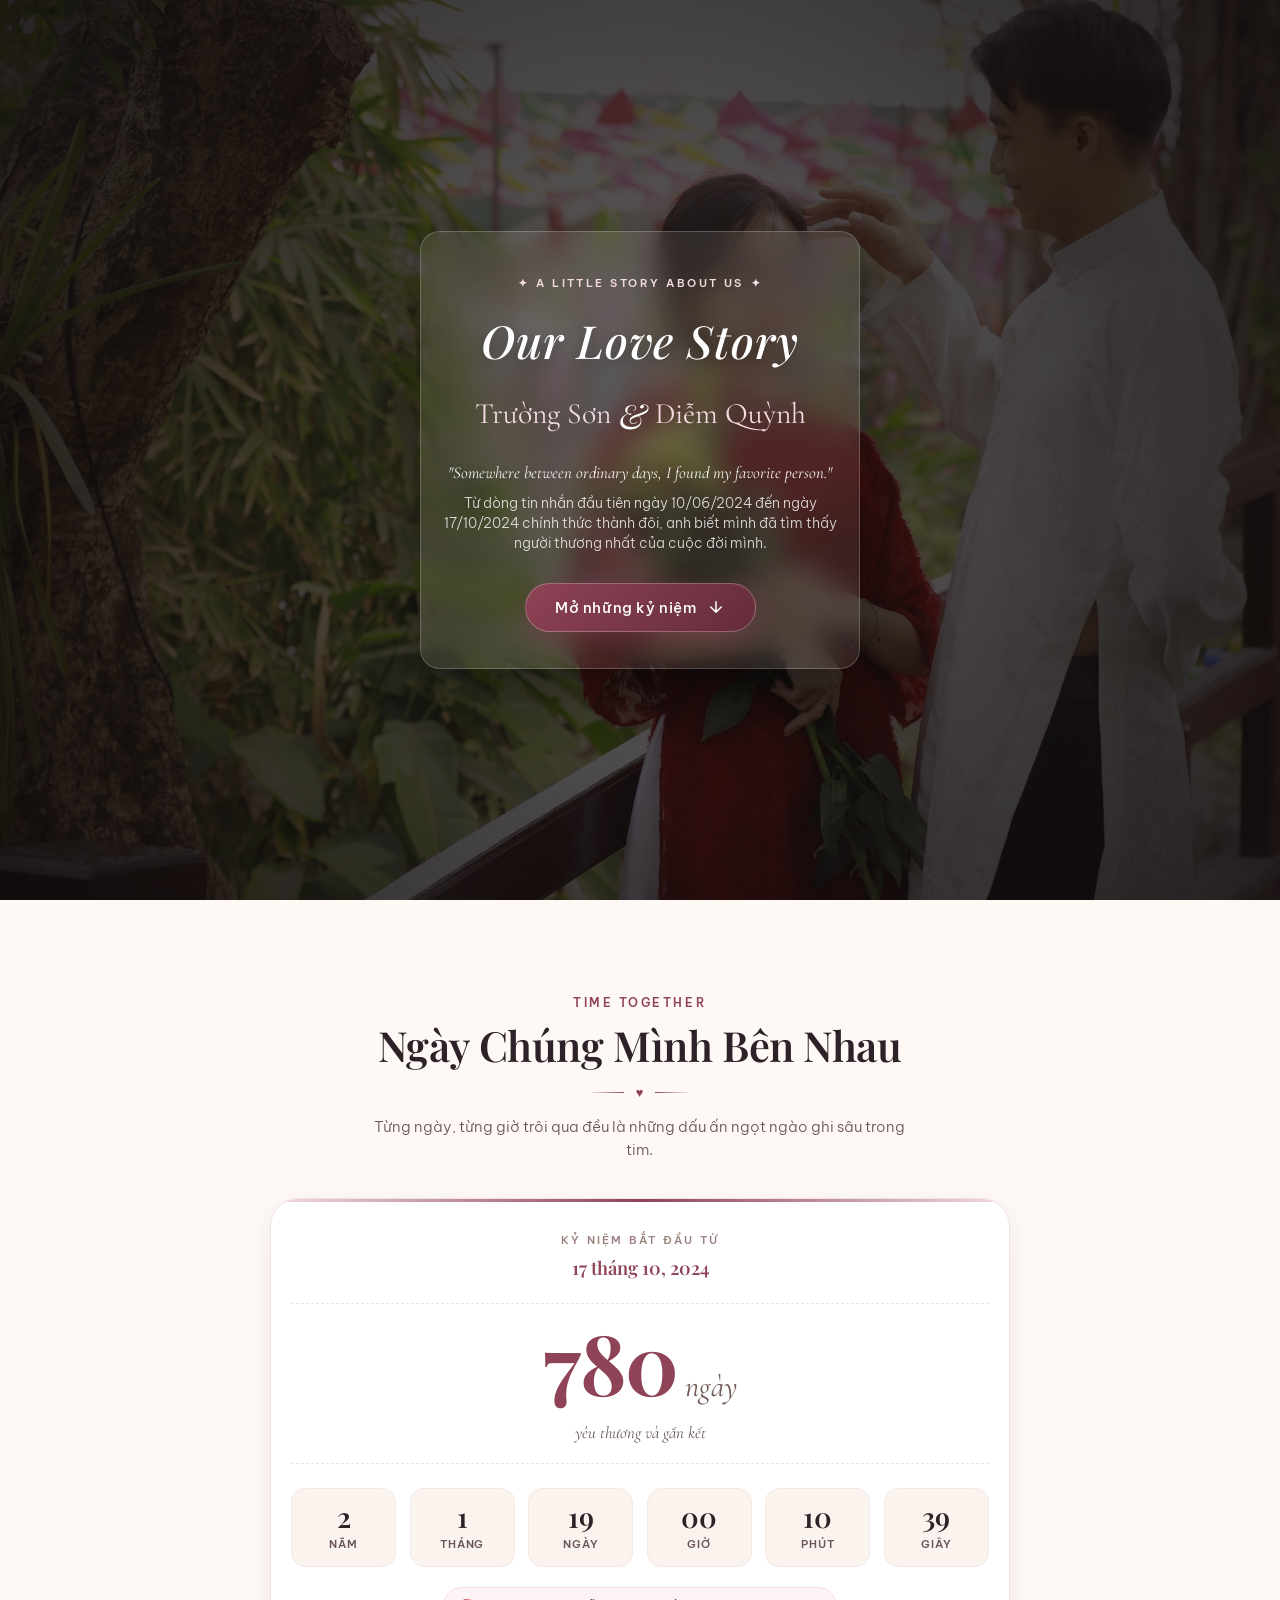
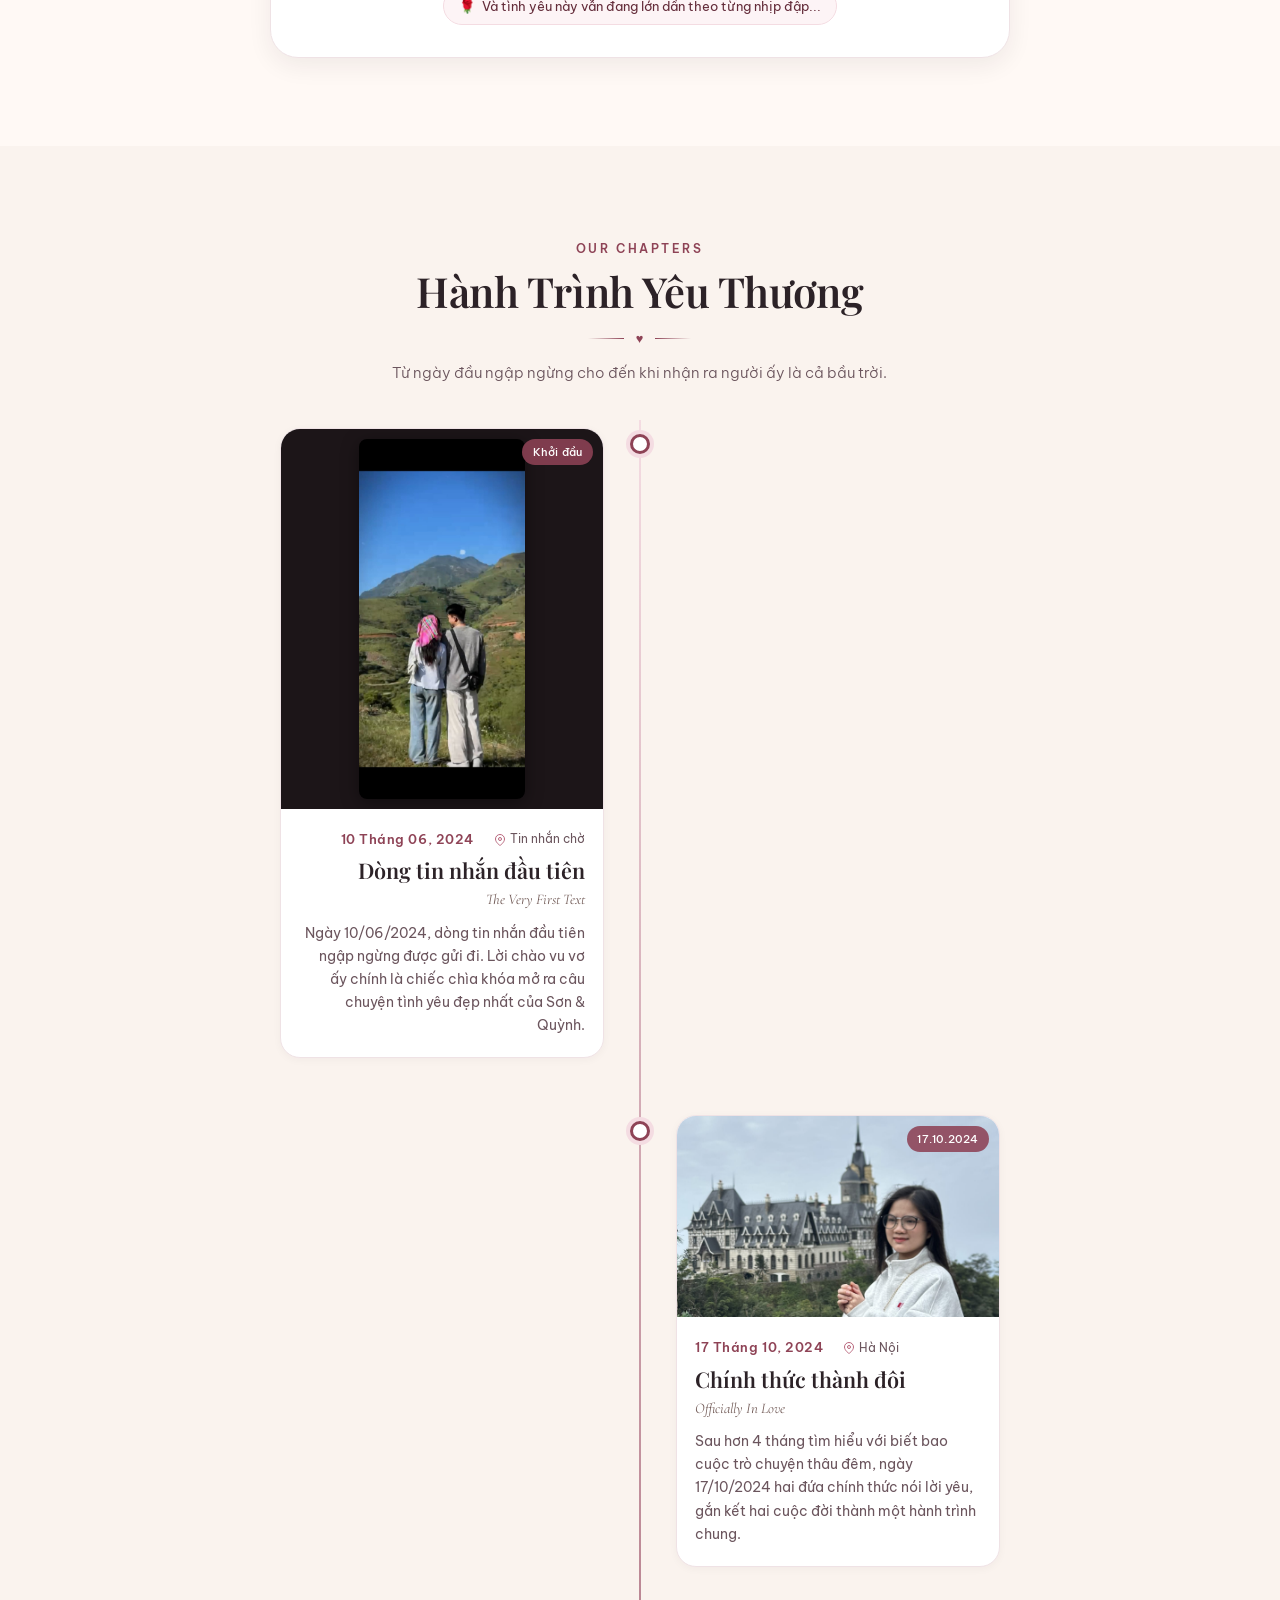
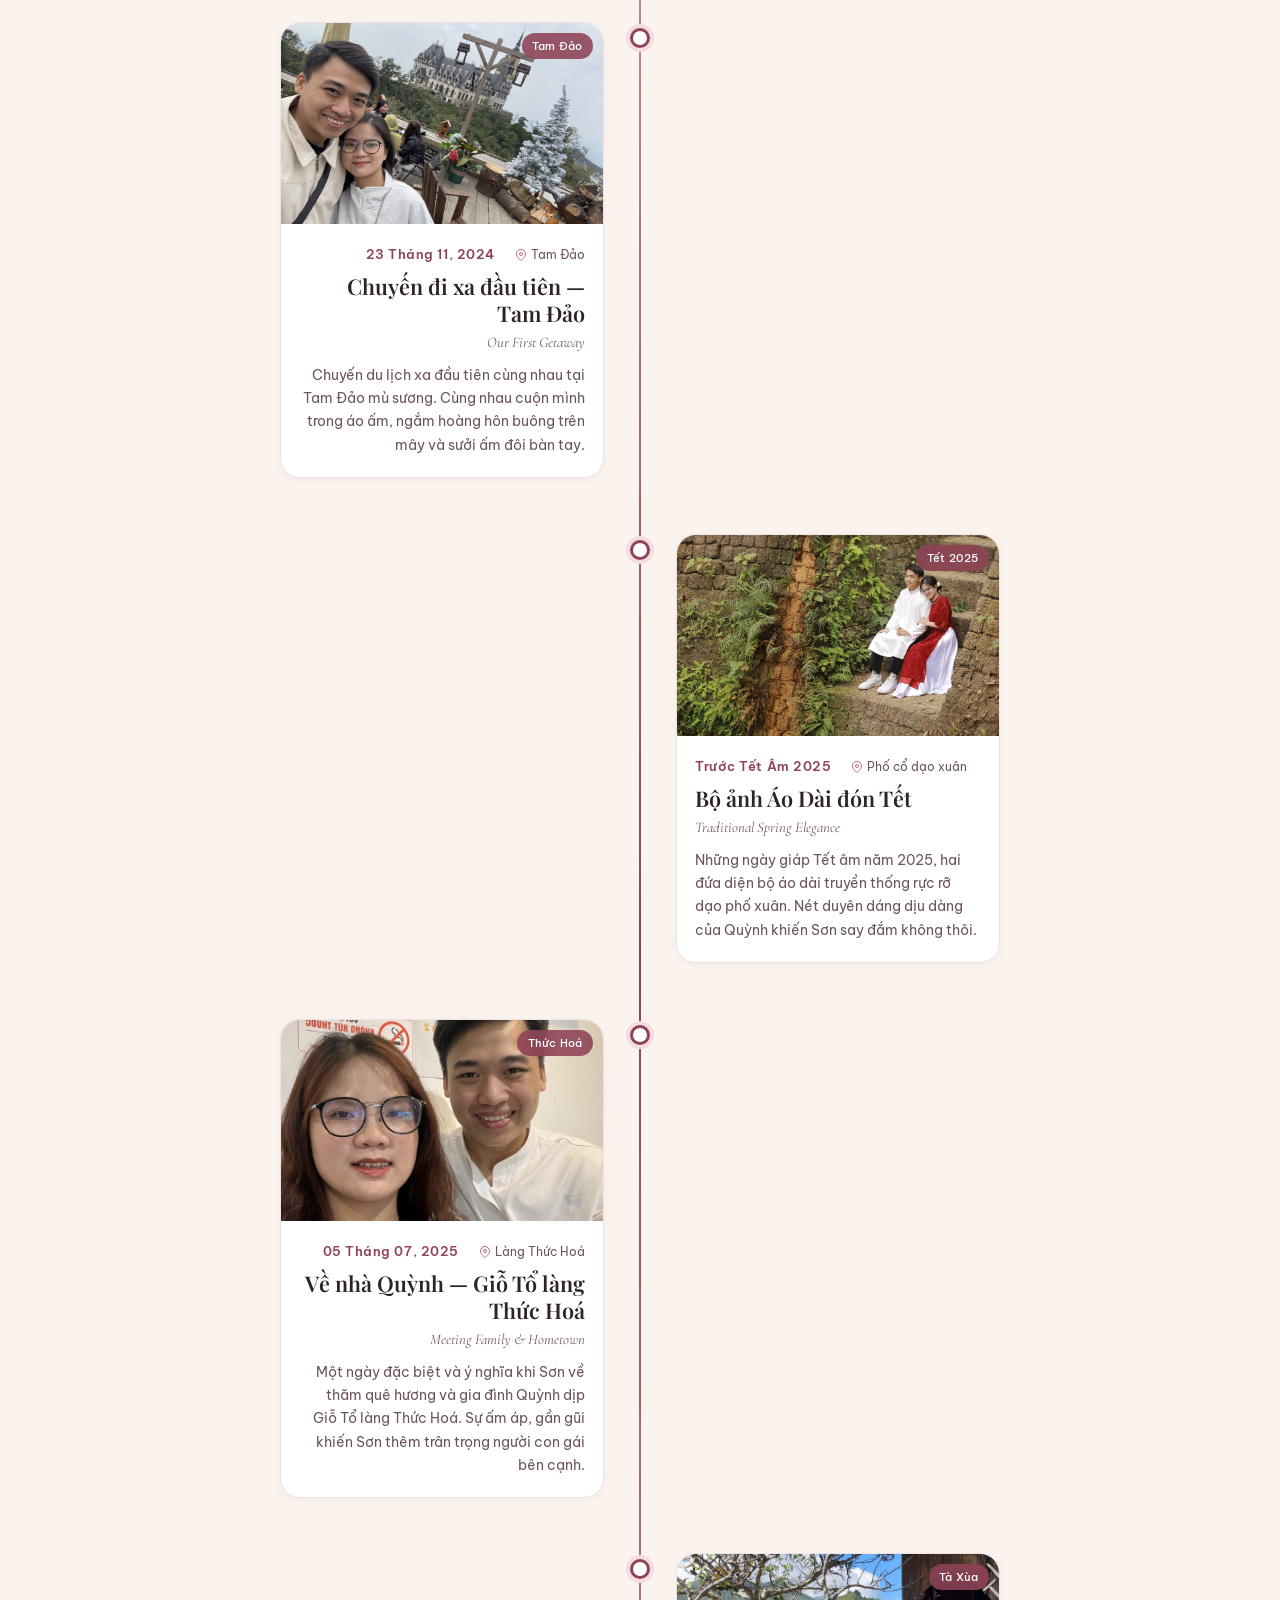
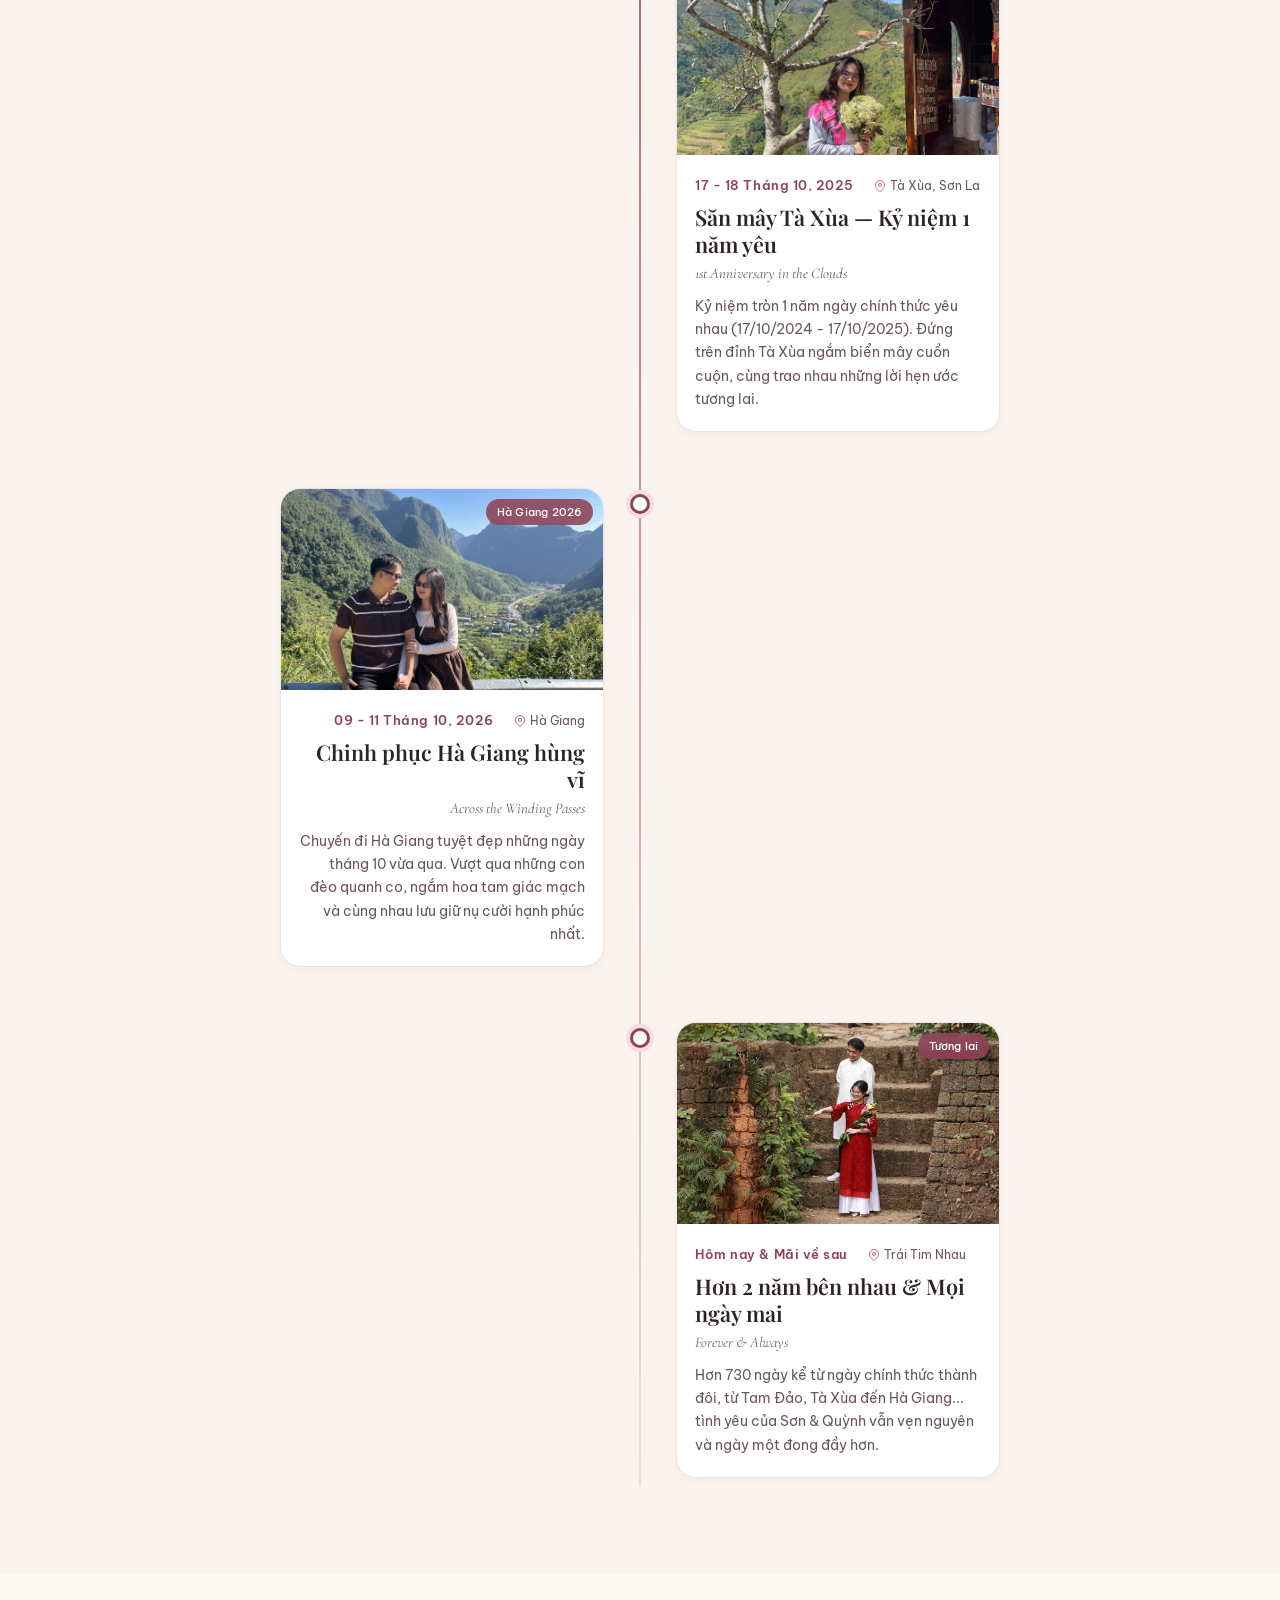
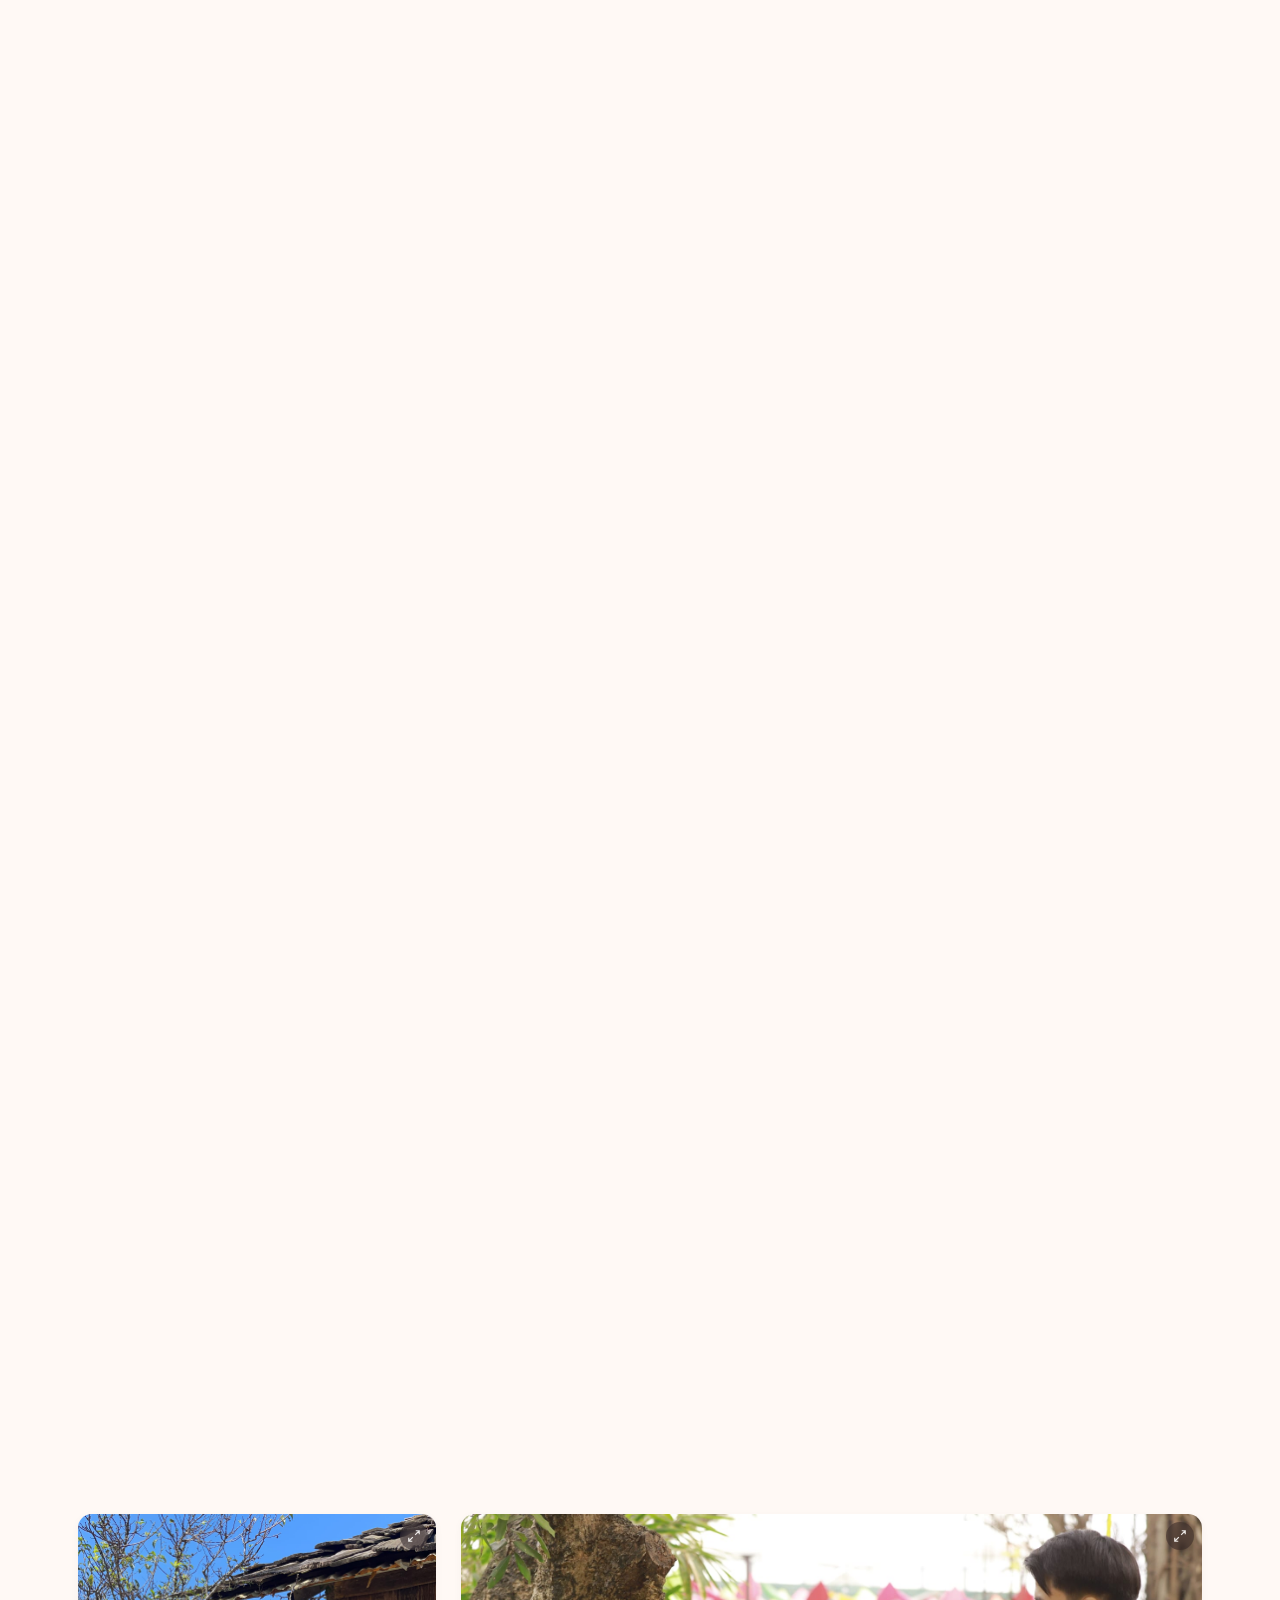
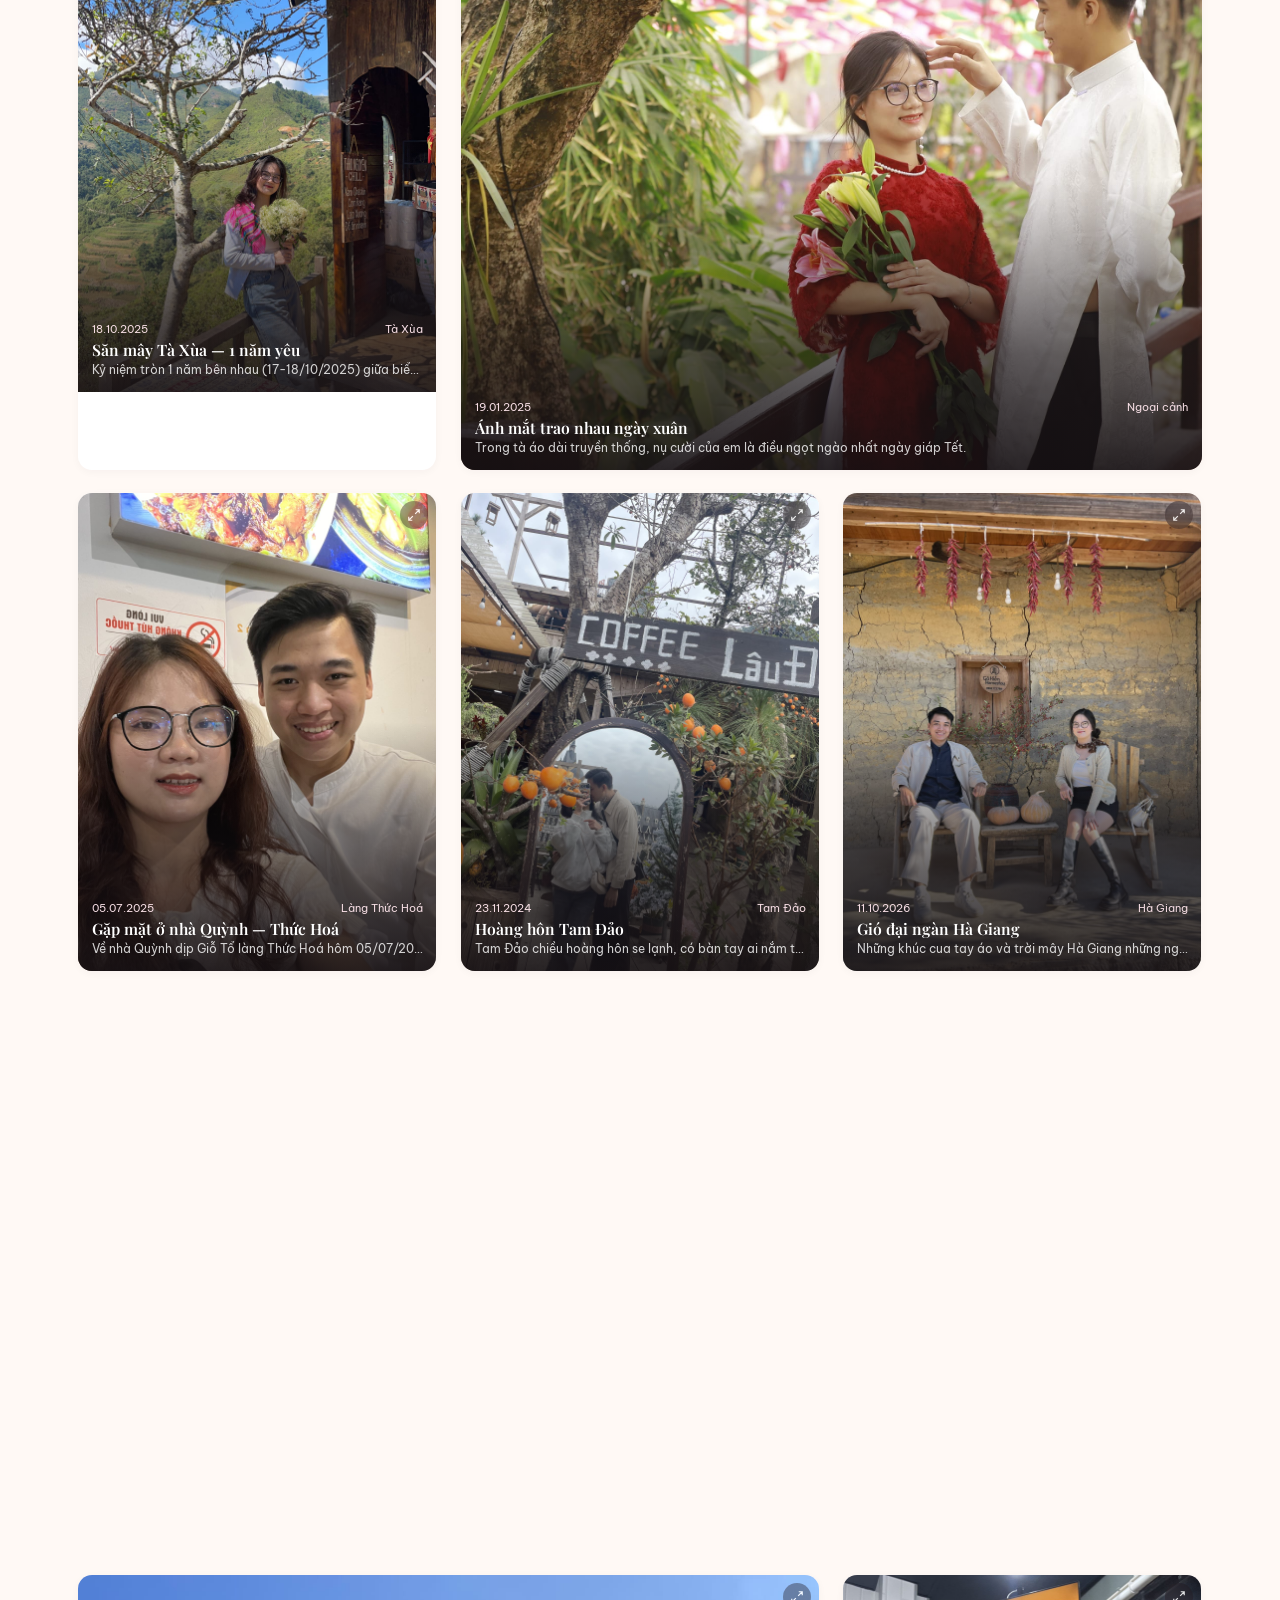
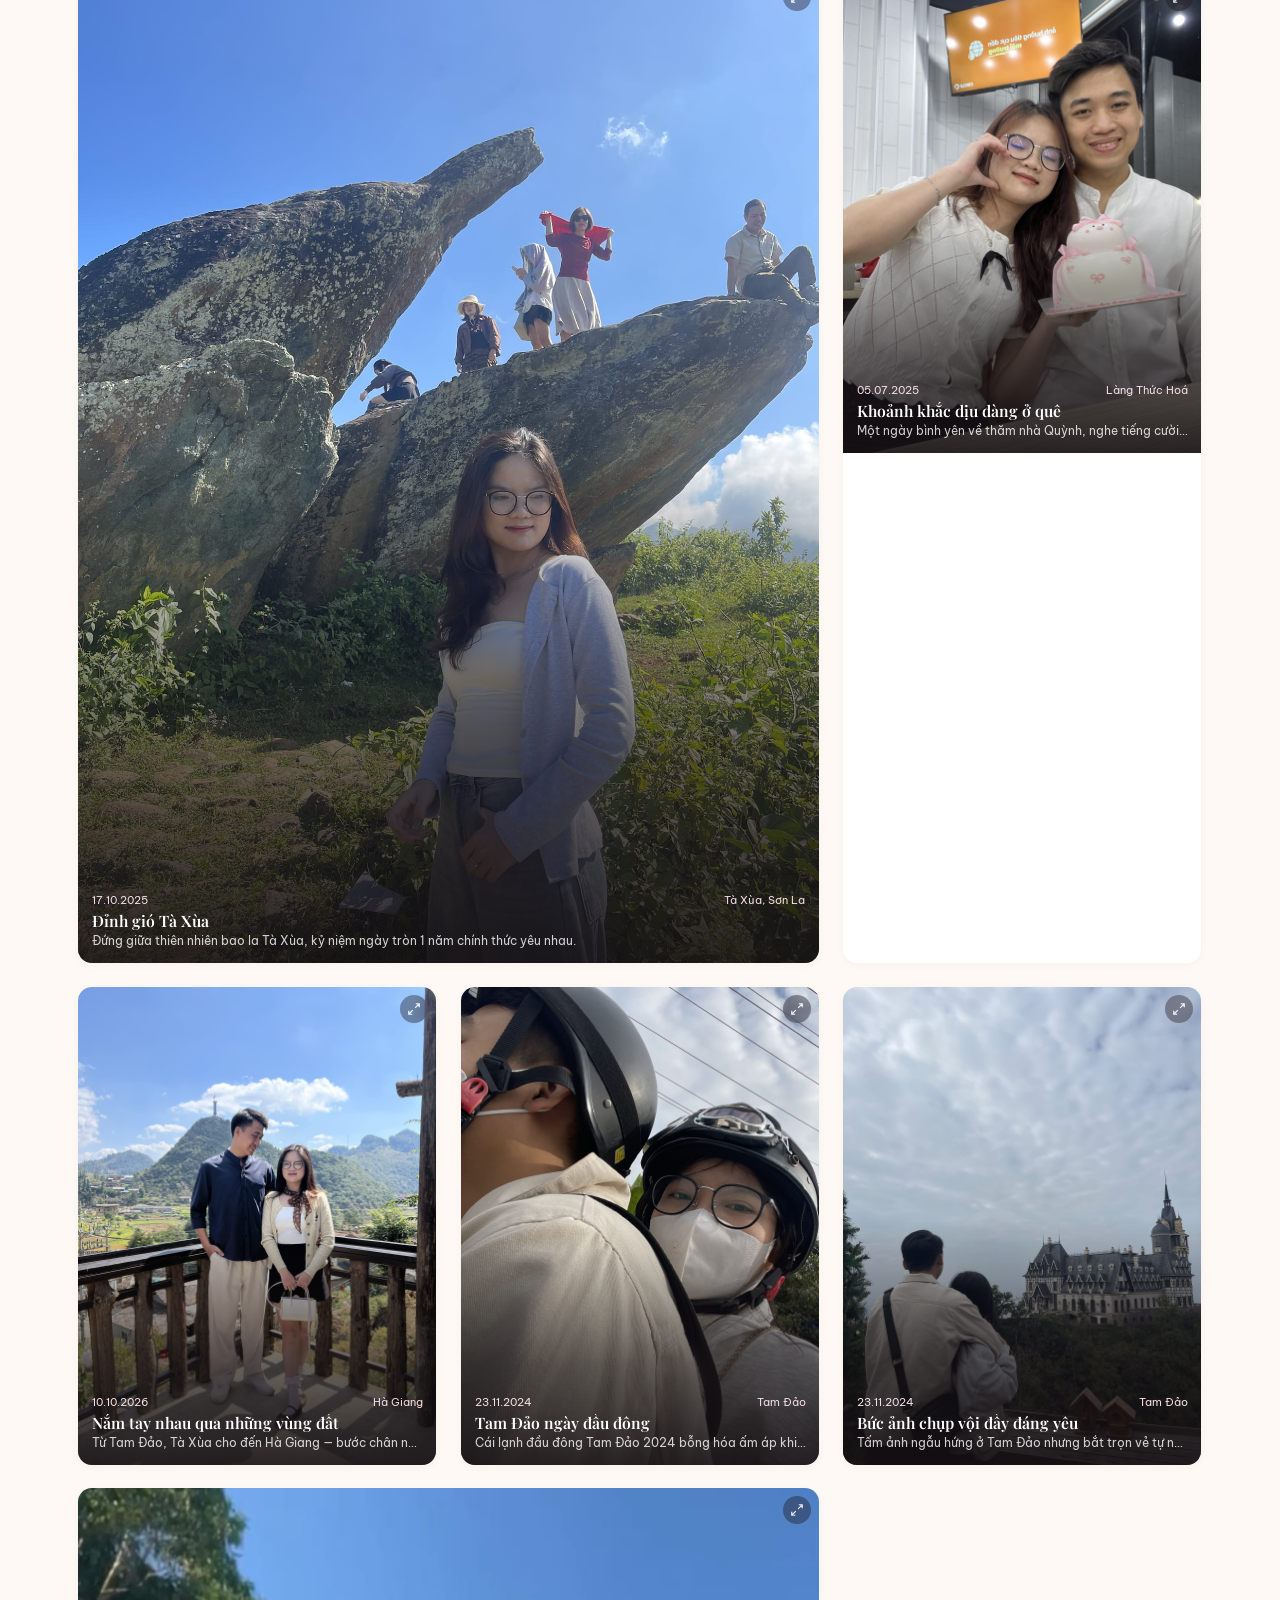
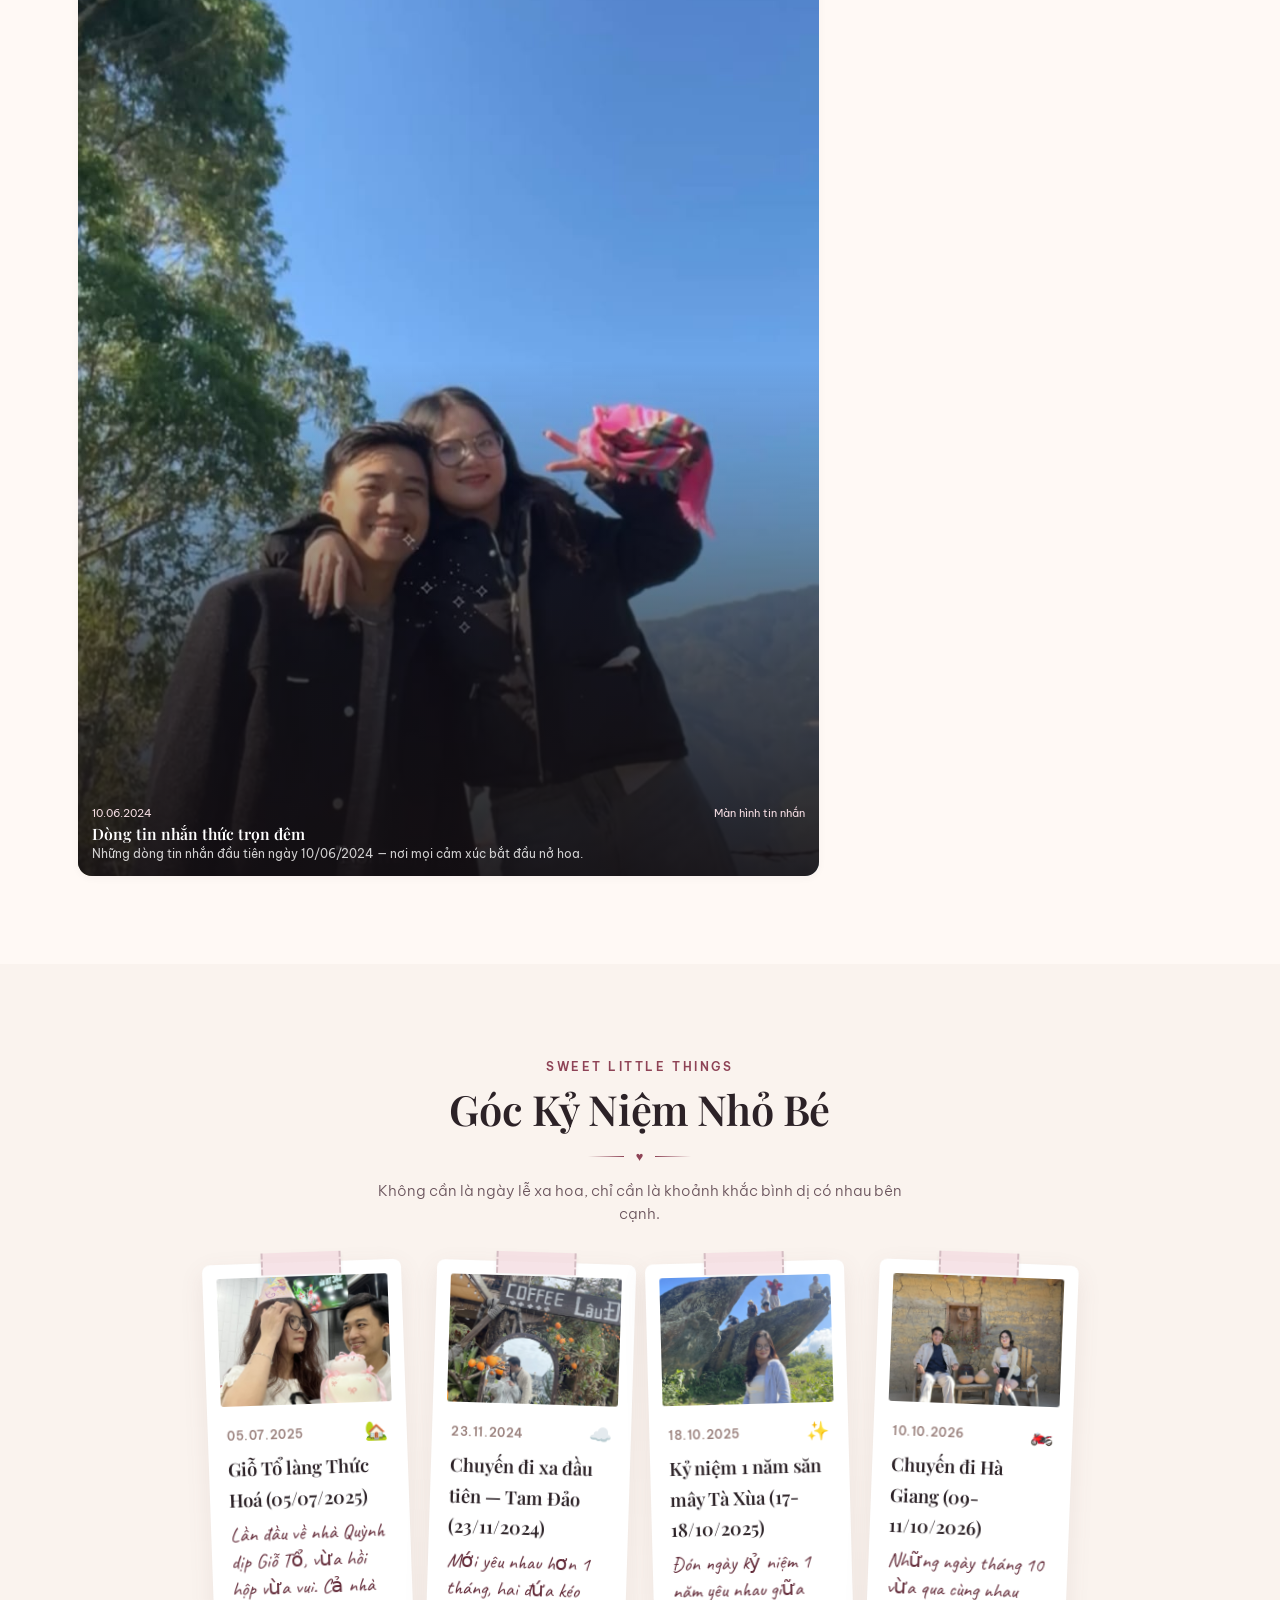
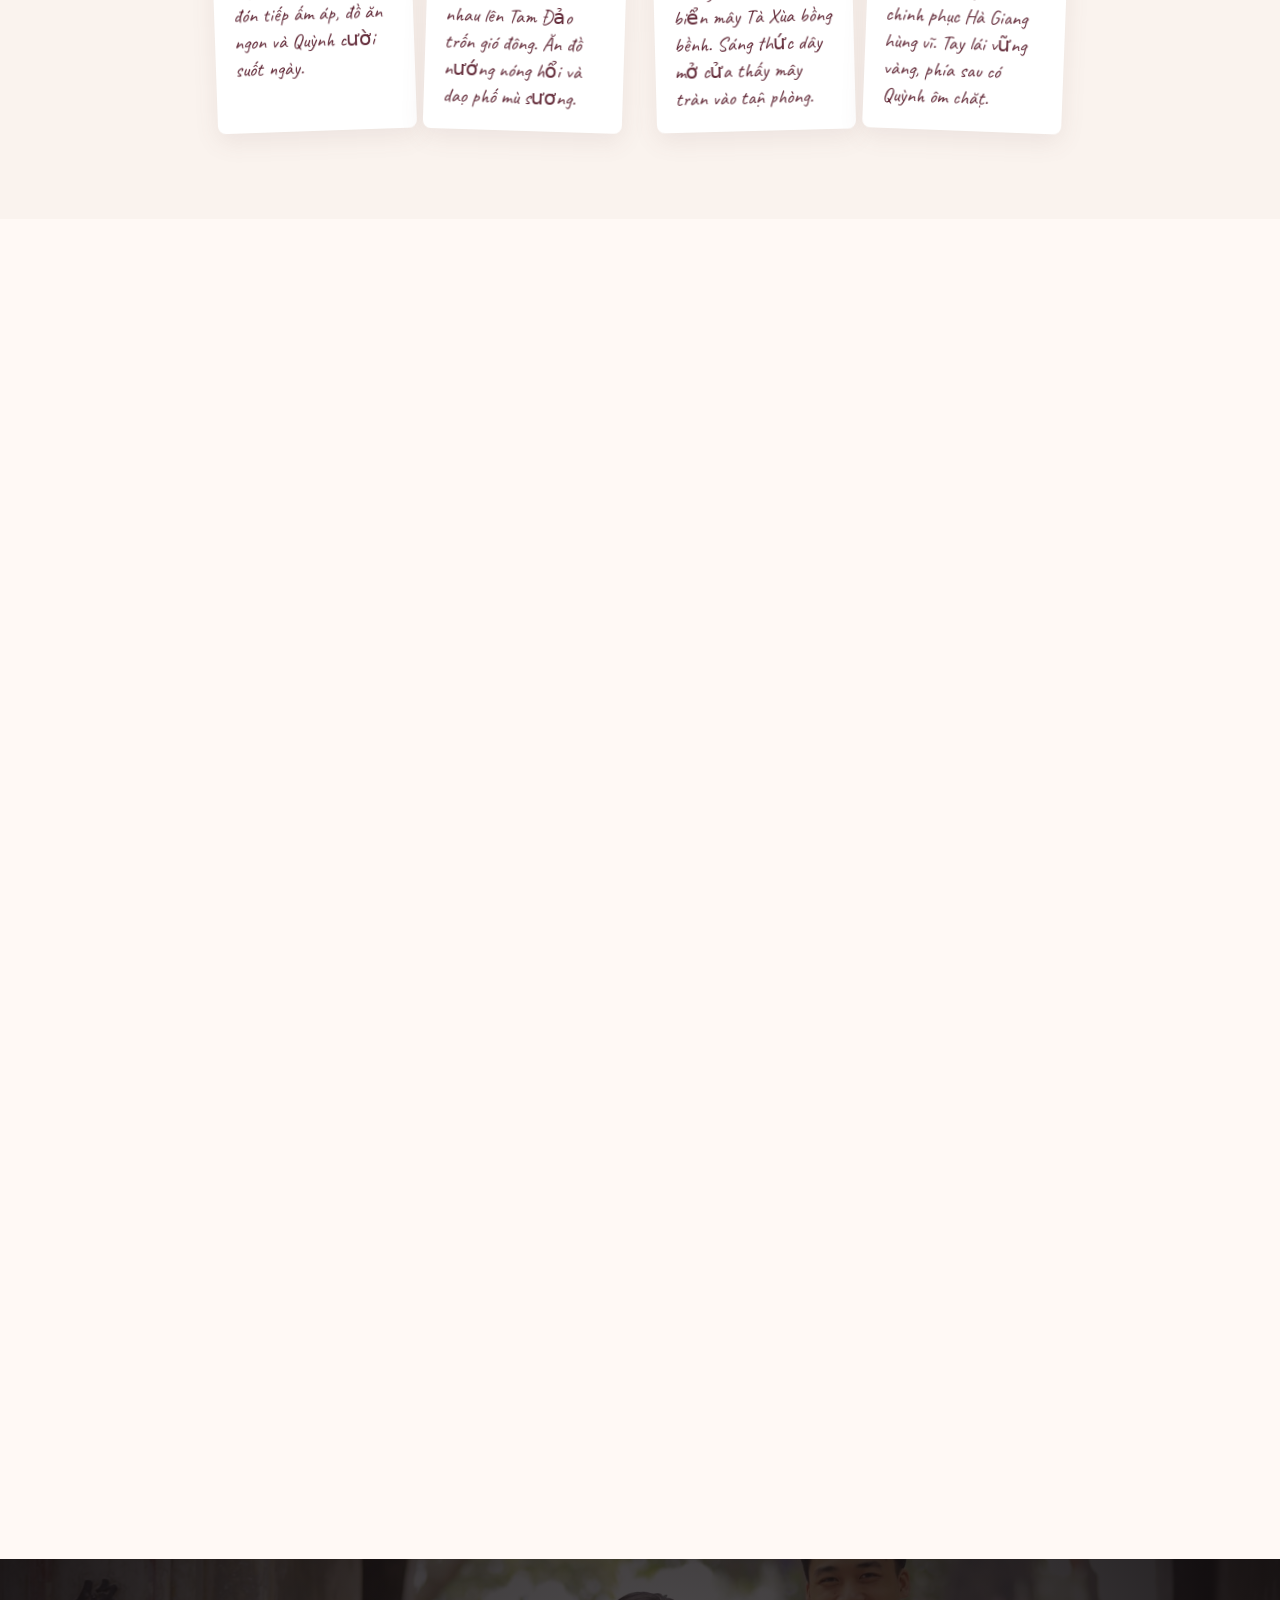
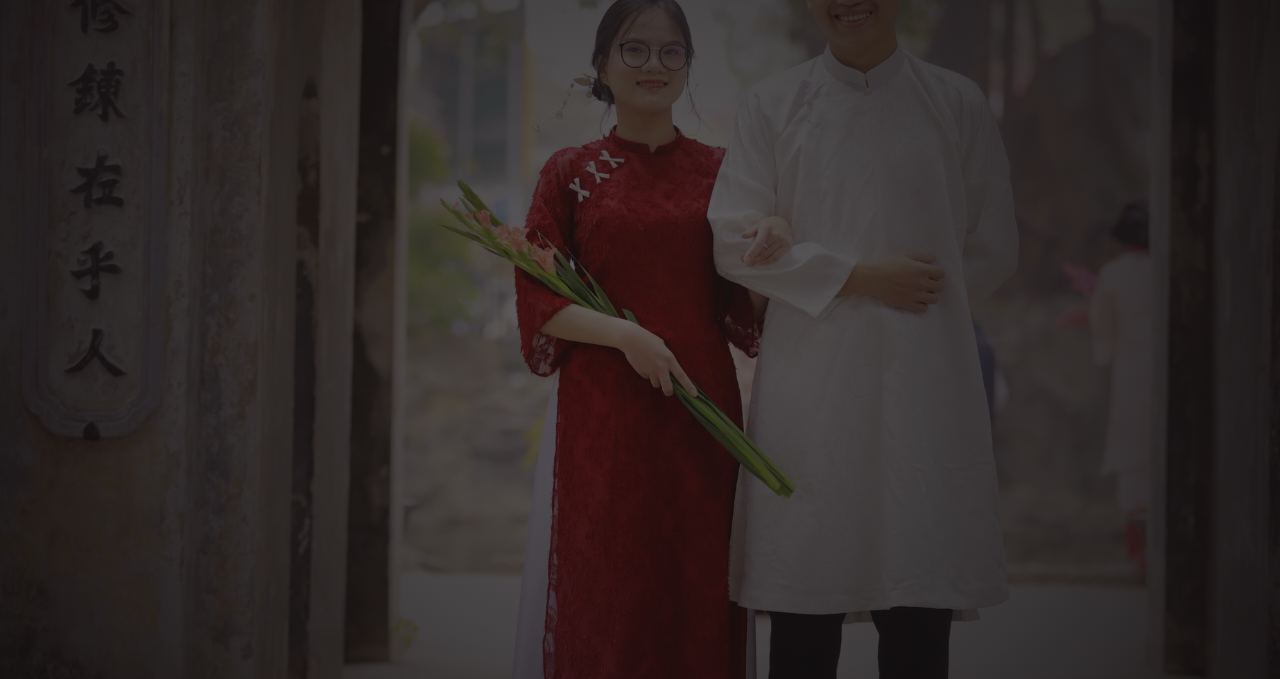
==== index.html @ 9c18d094 "up" ====
<!DOCTYPE html>
<html lang="vi">
<head>
  <meta charset="UTF-8">
  <meta name="viewport" content="width=device-width, initial-scale=1.0, viewport-fit=cover">
  <meta name="theme-color" content="#FFF9F5">
  <meta name="apple-mobile-web-app-capable" content="yes">
  <meta name="apple-mobile-web-app-status-bar-style" content="default">
  
  <title>Trường Sơn &amp; Diễm Quỳnh — Our Love Story</title>
  <meta name="description" content="Kỷ niệm tình yêu của Trường Sơn &amp; Diễm Quỳnh. Bắt đầu nhắn tin 10/06/2024 • Chính thức yêu nhau 17/10/2024.">
  
  <!-- Open Graph -->
  <meta property="og:title" content="Trường Sơn &amp; Diễm Quỳnh — Our Love Story">
  <meta property="og:description" content="Our Little Universe — Thế giới nhỏ của Sơn &amp; Quỳnh. Kỷ niệm tình yêu từ 17/10/2024.">
  <meta property="og:image" content="assets/images/user/photo_26__MG_8294.jpg">
  <meta property="og:type" content="website">

  <!-- Favicon Heart -->
  <link rel="icon" type="image/svg+xml" href="data:image/svg+xml,<svg xmlns='http://www.w3.org/2000/svg' viewBox='0 0 24 24' fill='%238E4356'><path d='M12 21.35l-1.45-1.32C5.4 15.36 2 12.28 2 8.5 2 5.42 4.42 3 7.5 3c1.74 0 3.41.81 4.5 2.09C13.09 3.81 14.76 3 16.5 3 19.58 3 22 5.42 22 8.5c0 3.78-3.4 6.86-8.55 11.54L12 21.35z'/></svg>">

  <!-- Google Fonts: Cormorant Garamond, Playfair Display, Be Vietnam Pro, Caveat -->
  <link rel="preconnect" href="https://fonts.googleapis.com">
  <link rel="preconnect" href="https://fonts.gstatic.com" crossorigin>
  <link href="https://fonts.googleapis.com/css2?family=Be+Vietnam+Pro:ital,wght@0,300;0,400;0,500;0,600;0,700;1,400&family=Caveat:wght@400;600;700&family=Cormorant+Garamond:ital,wght@0,400;0,500;0,600;0,700;1,400;1,600&family=Playfair+Display:ital,wght@0,400;0,600;0,700;1,400;1,600&display=swap" rel="stylesheet">

  <!-- Main Stylesheet -->
  <link rel="stylesheet" href="css/style.css">
</head>
<body class="is-intro-active">

  <!-- Canvas hiệu ứng trái tim / hạt bụi lung linh lơ lửng -->
  <canvas id="ambient-canvas" class="ambient-canvas" aria-hidden="true"></canvas>

  <!-- ========================================================= -->
  <!-- A. OPENING SCREEN (MÀN MỞ ĐẦU CINEMATIC) -->
  <!-- ========================================================= -->
  <section id="opening-screen" class="opening-screen" aria-label="Màn mở đầu">
    <div class="opening-bg-container">
      <img src="assets/images/user/photo_25__MG_8241.jpg" alt="Our Love Story Opening" class="opening-bg-img" id="opening-img">
      <div class="opening-overlay"></div>
    </div>

    <div class="opening-content">
      <div class="opening-badge fade-in-up" style="--delay: 0.2s;">
        <span class="badge-icon">✦</span>
        <span class="badge-text">A LITTLE STORY ABOUT US</span>
        <span class="badge-icon">✦</span>
      </div>

      <h1 class="opening-title fade-in-up" style="--delay: 0.4s;">Our Love Story</h1>

      <div class="opening-names fade-in-up" style="--delay: 0.6s;">
        <span class="partner-name partner-one">Trường Sơn</span>
        <span class="name-ampersand">&amp;</span>
        <span class="partner-name partner-two">Diễm Quỳnh</span>
      </div>

      <p class="opening-quote fade-in-up" style="--delay: 0.8s;">
        "Somewhere between ordinary days, I found my favorite person."
      </p>
      <p class="opening-quote-vi fade-in-up" style="--delay: 0.9s;">
        Từ dòng tin nhắn đầu tiên ngày 10/06/2024 đến ngày 17/10/2024 chính thức thành đôi, anh biết mình đã tìm thấy người thương nhất của cuộc đời mình.
      </p>

      <div class="opening-action fade-in-up" style="--delay: 1.1s;">
        <button id="btn-enter" class="btn-enter" type="button" aria-label="Mở những kỷ niệm của chúng mình">
          <span class="btn-text">Mở những kỷ niệm</span>
          <span class="btn-icon-wrapper">
            <svg class="btn-icon" viewBox="0 0 24 24" fill="none" stroke="currentColor" stroke-width="2" stroke-linecap="round" stroke-linejoin="round">
              <path d="M12 5v14M19 12l-7 7-7-7"/>
            </svg>
          </span>
        </button>
      </div>
    </div>
  </section>

  <!-- ========================================================= -->
  <!-- B. HEADER & DESKTOP NAVIGATION -->
  <!-- ========================================================= -->
  <header id="main-header" class="main-header" aria-label="Thanh điều hướng">
    <div class="header-inner">
      <a href="#hero" class="brand-monogram" aria-label="Về đầu trang">
        <span class="brand-letter">S</span>
        <span class="brand-heart">♥</span>
        <span class="brand-letter">Q</span>
      </a>

      <nav class="desktop-nav" aria-label="Điều hướng máy tính">
        <ul class="desktop-nav-list">
          <li><a href="#hero" class="nav-link active" data-nav="hero">Khoảnh Khắc</a></li>
          <li><a href="#counter" class="nav-link" data-nav="counter">Ngày Yêu</a></li>
          <li><a href="#story" class="nav-link" data-nav="story">Câu Chuyện</a></li>
          <li><a href="#gallery" class="nav-link" data-nav="gallery">Album Ảnh</a></li>
          <li><a href="#moments" class="nav-link" data-nav="moments">Kỷ Niệm Nhỏ</a></li>
          <li><a href="#letter" class="nav-link" data-nav="letter">Lá Thư Tình</a></li>
        </ul>
      </nav>

      <div class="header-actions">
        <button id="btn-header-music" class="btn-header-music" type="button" aria-label="Phát hoặc tắt nhạc">
          <span class="music-icon-state">
            <svg class="icon-play" viewBox="0 0 24 24" fill="currentColor">
              <polygon points="5 3 19 12 5 21 5 3"/>
            </svg>
          </span>
          <span class="header-music-label">Giai điệu</span>
        </button>
      </div>
    </div>
  </header>

  <!-- ========================================================= -->
  <!-- MAIN APP CONTAINER -->
  <!-- ========================================================= -->
  <main id="main-content" class="main-content">

    <!-- ======================================================= -->
    <!-- B. HERO SECTION -->
    <!-- ======================================================= -->
    <section id="hero" class="hero-section" aria-label="Khoảnh khắc của chúng ta">
      <div class="hero-media-wrapper">
        <div class="hero-image-parallax" id="hero-parallax">
          <img src="assets/images/user/photo_26__MG_8294.jpg" alt="Trường Sơn và Diễm Quỳnh" class="hero-image" id="hero-img">
        </div>
        <div class="hero-gradient-overlay"></div>
      </div>

      <div class="hero-content">
        <div class="hero-badge reveal-elem">
          <span class="sparkle">✦</span>
          <span class="badge-text" id="hero-tagline">OUR LITTLE UNIVERSE</span>
          <span class="sparkle">✦</span>
        </div>

        <h1 class="hero-names reveal-elem" style="--reveal-delay: 0.1s;">
          <span class="name-first" id="hero-partner-one">Trường Sơn</span>
          <span class="name-connector">&amp;</span>
          <span class="name-second" id="hero-partner-two">Diễm Quỳnh</span>
        </h1>

        <div class="hero-anniversary-pill reveal-elem" style="--reveal-delay: 0.2s;">
          <svg class="pill-icon" viewBox="0 0 24 24" fill="currentColor">
            <path d="M12 21.35l-1.45-1.32C5.4 15.36 2 12.28 2 8.5 2 5.42 4.42 3 7.5 3c1.74 0 3.41.81 4.5 2.09C13.09 3.81 14.76 3 16.5 3 19.58 3 22 5.42 22 8.5c0 3.78-3.4 6.86-8.55 11.54L12 21.35z"/>
          </svg>
          <span id="hero-anniversary-text">Since 17.10.2024</span>
        </div>

        <p class="hero-quote reveal-elem" style="--reveal-delay: 0.3s;" id="hero-quote-text">
          "Mỗi khoảnh khắc bên em đều là một trang ký ức vô giá mà anh muốn giữ gìn mãi mãi."
        </p>

        <a href="#counter" class="hero-scroll-indicator" aria-label="Cuộn xuống để xem tiếp">
          <span class="indicator-text">Khám phá hành trình</span>
          <span class="mouse-icon">
            <span class="wheel"></span>
          </span>
          <svg class="chevron-down" viewBox="0 0 24 24" fill="none" stroke="currentColor" stroke-width="2">
            <polyline points="6 9 12 15 18 9"></polyline>
          </svg>
        </a>
      </div>
    </section>

    <!-- ======================================================= -->
    <!-- H. RELATIONSHIP COUNTER (ĐẾM NGÀY YÊU NHAU) -->
    <!-- ======================================================= -->
    <section id="counter" class="counter-section section-padding" aria-label="Đếm ngày yêu nhau">
      <div class="container">
        <div class="section-header text-center reveal-elem">
          <span class="section-subtitle">TIME TOGETHER</span>
          <h2 class="section-title">Ngày Chúng Mình Bên Nhau</h2>
          <div class="header-divider">
            <span class="divider-line"></span>
            <span class="divider-heart">♥</span>
            <span class="divider-line"></span>
          </div>
          <p class="section-desc">
            Từng ngày, từng giờ trôi qua đều là những dấu ấn ngọt ngào ghi sâu trong tim.
          </p>
        </div>

        <div class="counter-card-wrapper reveal-elem">
          <div class="counter-card">
            <div class="counter-card-header">
              <span class="since-label">KỶ NIỆM BẮT ĐẦU TỪ</span>
              <span class="since-date" id="counter-since-date">17 Tháng 10, 2024</span>
            </div>

            <!-- Con số chính nổi bật -->
            <div class="counter-hero-number">
              <div class="big-number-wrapper">
                <span class="big-number" id="counter-total-days">0</span>
                <span class="big-unit">ngày</span>
              </div>
              <p class="counter-message" id="counter-live-message">yêu thương và gắn kết</p>
            </div>

            <!-- Lưới chi tiết thời gian thực -->
            <div class="counter-grid">
              <div class="counter-item">
                <span class="item-value" id="count-years">0</span>
                <span class="item-label">Năm</span>
              </div>
              <div class="counter-item">
                <span class="item-value" id="count-months">0</span>
                <span class="item-label">Tháng</span>
              </div>
              <div class="counter-item">
                <span class="item-value" id="count-days">0</span>
                <span class="item-label">Ngày</span>
              </div>
              <div class="counter-item">
                <span class="item-value" id="count-hours">0</span>
                <span class="item-label">Giờ</span>
              </div>
              <div class="counter-item">
                <span class="item-value" id="count-minutes">0</span>
                <span class="item-label">Phút</span>
              </div>
              <div class="counter-item">
                <span class="item-value" id="count-seconds">0</span>
                <span class="item-label">Giây</span>
              </div>
            </div>

            <!-- Cột mốc nhỏ bên dưới -->
            <div class="counter-milestone-footer">
              <div class="milestone-badge">
                <span class="milestone-icon">🌹</span>
                <span class="milestone-text">Và tình yêu này vẫn đang lớn dần theo từng nhịp đập...</span>
              </div>
            </div>
          </div>
        </div>
      </div>
    </section>

    <!-- ======================================================= -->
    <!-- C. OUR STORY (CÂU CHUYỆN THEO DÒNG THỜI GIAN) -->
    <!-- ======================================================= -->
    <section id="story" class="story-section section-padding" aria-label="Câu chuyện của chúng mình">
      <div class="container">
        <div class="section-header text-center reveal-elem">
          <span class="section-subtitle">OUR CHAPTERS</span>
          <h2 class="section-title">Hành Trình Yêu Thương</h2>
          <div class="header-divider">
            <span class="divider-line"></span>
            <span class="divider-heart">♥</span>
            <span class="divider-line"></span>
          </div>
          <p class="section-desc">
            Từ ngày đầu ngập ngừng cho đến khi nhận ra người ấy là cả bầu trời.
          </p>
        </div>

        <!-- Timeline container render từ JavaScript -->
        <div class="timeline-container" id="timeline-container">
          <!-- Render dynamically by app.js -->
        </div>
      </div>
    </section>

    <!-- ======================================================= -->
    <!-- D. PHOTO GALLERY (ALBUM ẢNH CỦA HAI ĐỨA) -->
    <!-- ======================================================= -->
    <section id="gallery" class="gallery-section section-padding" aria-label="Album ảnh kỷ niệm">
      <div class="container">
        <div class="section-header text-center reveal-elem">
          <span class="section-subtitle">PHOTOGRAPHY JOURNAL</span>
          <h2 class="section-title">Thước Phim Kỷ Niệm</h2>
          <div class="header-divider">
            <span class="divider-line"></span>
            <span class="divider-heart">♥</span>
            <span class="divider-line"></span>
          </div>
          <p class="section-desc">
            Nơi lưu giữ những nụ cười, những ánh nhìn và từng khoảnh khắc đáng nhớ nhất của chúng mình.
          </p>
        </div>

        <!-- Bộ lọc Album (Categories) -->
        <div class="gallery-filters-wrapper reveal-elem">
          <div class="gallery-filters" id="gallery-filters" role="tablist" aria-label="Bộ lọc album ảnh">
            <!-- Render dynamically by app.js -->
          </div>
        </div>

        <!-- Lưới ảnh Magazine Editorial -->
        <div class="gallery-grid" id="gallery-grid" aria-live="polite">
          <!-- Render dynamically by app.js -->
        </div>
      </div>
    </section>

    <!-- ======================================================= -->
    <!-- F. OUR LITTLE MOMENTS (NHỮNG ĐIỀU NHỎ BÉ - SCRAPBOOK) -->
    <!-- ======================================================= -->
    <section id="moments" class="moments-section section-padding" aria-label="Những điều nhỏ bé">
      <div class="container">
        <div class="section-header text-center reveal-elem">
          <span class="section-subtitle">SWEET LITTLE THINGS</span>
          <h2 class="section-title">Góc Kỷ Niệm Nhỏ Bé</h2>
          <div class="header-divider">
            <span class="divider-line"></span>
            <span class="divider-heart">♥</span>
            <span class="divider-line"></span>
          </div>
          <p class="section-desc">
            Không cần là ngày lễ xa hoa, chỉ cần là khoảnh khắc bình dị có nhau bên cạnh.
          </p>
        </div>

        <!-- Scrapbook Grid -->
        <div class="scrapbook-grid" id="moments-grid">
          <!-- Render dynamically by app.js -->
        </div>
      </div>
    </section>

    <!-- ======================================================= -->
    <!-- G. LOVE LETTER (LÁ THƯ GỬI EM/ANH) -->
    <!-- ======================================================= -->
    <section id="letter" class="letter-section section-padding" aria-label="Lá thư tình">
      <div class="container">
        <div class="section-header text-center reveal-elem">
          <span class="section-subtitle">FROM MY HEART</span>
          <h2 class="section-title">Lá Thư Gửi Người Thương</h2>
          <div class="header-divider">
            <span class="divider-line"></span>
            <span class="divider-heart">♥</span>
            <span class="divider-line"></span>
          </div>
        </div>

        <div class="letter-wrapper reveal-elem">
          <div class="letter-envelope" id="letter-envelope">
            <!-- Tem bưu thiếp và con dấu sáp cổ điển -->
            <div class="letter-header-accents">
              <div class="postage-stamp">
                <span class="stamp-inner">♥ LOVE</span>
              </div>
              <div class="wax-seal" id="btn-toggle-letter" role="button" tabindex="0" aria-label="Mở hoặc thu gọn lá thư">
                <span class="seal-icon">✦</span>
                <span class="seal-text">MỞ THƯ</span>
              </div>
            </div>

            <!-- Thân bức thư phong cách giấy da kem -->
            <div class="letter-parchment" id="letter-parchment">
              <div class="parchment-border">
                <div class="letter-top-meta">
                  <span class="letter-date" id="letter-date">Một chiều thu bình yên</span>
                  <span class="letter-location">Gửi em nơi dịu dàng nhất</span>
                </div>

                <h3 class="letter-salutation" id="letter-salutation">
                  Gửi Khánh Linh thương yêu của anh,
                </h3>

                <div class="letter-body" id="letter-content">
                  <!-- Render dynamically from config.js -->
                </div>

                <div class="letter-sign-off">
                  <p class="sign-off-phrase" id="letter-closing">Mãi yêu em,</p>
                  <p class="handwritten-signature" id="letter-signature">Minh Quân</p>
                </div>
              </div>
            </div>
          </div>
        </div>
      </div>
    </section>

    <!-- ======================================================= -->
    <!-- J. FINAL SECTION (TO ALL OUR TOMORROWS) -->
    <!-- ======================================================= -->
    <section id="final" class="final-section" aria-label="Lời kết yêu thương">
      <div class="final-media-wrapper">
        <img src="assets/images/user/photo_24__MG_7753.jpg" alt="To all our tomorrows" class="final-image" id="final-img">
        <div class="final-gradient-overlay"></div>
      </div>

      <div class="final-content reveal-elem">
        <span class="final-badge">FOREVER &amp; ALWAYS</span>
        <blockquote class="final-quote" id="final-quote-en">
          "And I would choose you, in every lifetime."
        </blockquote>
        <p class="final-quote-vi" id="final-quote-vi">
          Dẫu có bao nhiêu kiếp sống, anh vẫn sẽ chọn em, trọn vẹn và duy nhất.
        </p>

        <div class="final-names-row">
          <span class="f-partner" id="final-partner-one">Trường Sơn</span>
          <span class="f-heart">♥</span>
          <span class="f-partner" id="final-partner-two">Diễm Quỳnh</span>
        </div>

        <div class="final-anniversary" id="final-date-display">
          Since 17.10.2024
        </div>

        <div class="final-actions">
          <button id="btn-back-top" class="btn-back-top" type="button" aria-label="Quay lại đầu trang">
            <svg class="icon-up" viewBox="0 0 24 24" fill="none" stroke="currentColor" stroke-width="2">
              <path d="M18 15l-6-6-6 6"/>
            </svg>
            <span>Trở về đầu trang</span>
          </button>

          <button id="btn-send-heart" class="btn-send-heart" type="button" aria-label="Thả tim yêu thương">
            <span class="heart-pulse">♥</span>
            <span>Thả tim yêu thương</span>
          </button>
        </div>
      </div>
    </section>

  </main>

  <!-- ========================================================= -->
  <!-- I. MUSIC PLAYER FLOATING WIDGET -->
  <!-- ========================================================= -->
  <aside id="music-player" class="music-player is-collapsed" aria-label="Trình phát nhạc kỷ niệm">
    <audio id="audio-element" preload="none" src="assets/music/our-song.mp3"></audio>

    <div class="music-card">
      <!-- Đĩa nhạc xoay tròn nghệ thuật -->
      <button id="btn-disc-toggle" class="vinyl-disc-btn" type="button" aria-label="Bật hoặc dừng phát nhạc">
        <div class="vinyl-disc" id="vinyl-disc">
          <div class="vinyl-groove"></div>
          <div class="vinyl-label">
            <span class="label-heart">♥</span>
          </div>
        </div>
        <div class="play-state-overlay">
          <svg class="icon-play-toggle" id="music-play-icon" viewBox="0 0 24 24" fill="currentColor">
            <polygon points="5 3 19 12 5 21 5 3"/>
          </svg>
        </div>
      </button>

      <!-- Thông tin bài hát -->
      <div class="music-details">
        <div class="music-title-marquee">
          <span class="music-title" id="music-title">Romantic Piano Melody</span>
        </div>
        <span class="music-artist" id="music-artist">Acoustic Love Song</span>

        <!-- Sóng nhạc nhảy nhót khi phát -->
        <div class="sound-wave-bars" id="sound-waves" aria-hidden="true">
          <span class="bar bar-1"></span>
          <span class="bar bar-2"></span>
          <span class="bar bar-3"></span>
          <span class="bar bar-4"></span>
        </div>
      </div>

      <!-- Nút thu nhỏ / mở rộng -->
      <button id="btn-collapse-music" class="btn-collapse-music" type="button" aria-label="Thu nhỏ hoặc mở rộng trình phát nhạc">
        <svg class="icon-chevron" viewBox="0 0 24 24" fill="none" stroke="currentColor" stroke-width="2">
          <polyline points="6 9 12 15 18 9"></polyline>
        </svg>
      </button>
    </div>

    <!-- Thông báo lỗi khi không tìm thấy file nhạc -->
    <div id="music-error-tip" class="music-error-tip" role="status" aria-live="polite">
      <span>Chưa tìm thấy file bài hát hoặc trình duyệt chặn phát.</span>
    </div>
  </aside>

  <!-- ========================================================= -->
  <!-- E. FULLSCREEN PHOTO VIEWER (LIGHTBOX MODAL) -->
  <!-- ========================================================= -->
  <div id="lightbox-modal" class="lightbox-modal" role="dialog" aria-modal="true" aria-label="Xem ảnh toàn màn hình" hidden>
    <div class="lightbox-backdrop" id="lightbox-backdrop"></div>

    <div class="lightbox-container">
      <!-- Thanh công cụ Lightbox trên cùng -->
      <div class="lightbox-toolbar">
        <div class="lightbox-counter" id="lightbox-counter">
          <span id="lb-current">1</span> / <span id="lb-total">12</span>
        </div>
        
        <button id="btn-close-lightbox" class="lightbox-btn btn-close" type="button" aria-label="Đóng chế độ xem ảnh (Phím Escape)">
          <svg viewBox="0 0 24 24" fill="none" stroke="currentColor" stroke-width="2" stroke-linecap="round">
            <line x1="18" y1="6" x2="6" y2="18"></line>
            <line x1="6" y1="6" x2="18" y2="18"></line>
          </svg>
        </button>
      </div>

      <!-- Vùng ảnh chính có gesture vuốt chạm -->
      <div class="lightbox-image-stage" id="lightbox-stage">
        <button id="btn-prev-photo" class="lightbox-nav-btn btn-prev" type="button" aria-label="Ảnh trước (Mũi tên trái)">
          <svg viewBox="0 0 24 24" fill="none" stroke="currentColor" stroke-width="2">
            <polyline points="15 18 9 12 15 6"></polyline>
          </svg>
        </button>

        <div class="lightbox-figure-wrapper">
          <img src="" alt="" class="lightbox-img" id="lightbox-img">
        </div>

        <button id="btn-next-photo" class="lightbox-nav-btn btn-next" type="button" aria-label="Ảnh tiếp theo (Mũi tên phải)">
          <svg viewBox="0 0 24 24" fill="none" stroke="currentColor" stroke-width="2">
            <polyline points="9 18 15 12 9 6"></polyline>
          </svg>
        </button>
      </div>

      <!-- Thanh thông tin caption dưới ảnh -->
      <div class="lightbox-caption-bar">
        <div class="lb-meta-row">
          <span class="lb-date" id="lb-date">14.02.2024</span>
          <span class="lb-location" id="lb-location">
            <svg class="loc-icon" viewBox="0 0 24 24" fill="none" stroke="currentColor" stroke-width="2">
              <path d="M21 10c0 7-9 13-9 13s-9-6-9-13a9 9 0 0 1 18 0z"></path>
              <circle cx="12" cy="10" r="3"></circle>
            </svg>
            <span id="lb-loc-text">Hà Nội</span>
          </span>
        </div>
        <h3 class="lb-title" id="lb-title">Tựa đề ảnh</h3>
        <p class="lb-caption" id="lb-caption">Mô tả cảm xúc kỷ niệm...</p>
      </div>
    </div>
  </div>

  <!-- ========================================================= -->
  <!-- K. MOBILE NAVIGATION (THANH ĐIỀU HƯỚNG DƯỚI ĐÁY) -->
  <!-- ========================================================= -->
  <nav id="mobile-nav" class="mobile-nav" aria-label="Điều hướng trên điện thoại">
    <div class="mobile-nav-inner">
      <a href="#hero" class="mobile-nav-item active" data-nav="hero" aria-label="Trang chủ">
        <span class="nav-icon-box">
          <svg viewBox="0 0 24 24" fill="none" stroke="currentColor" stroke-width="2">
            <path d="M3 9l9-7 9 7v11a2 2 0 0 1-2 2H5a2 2 0 0 1-2-2z"/>
            <polyline points="9 22 9 12 15 12 15 22"/>
          </svg>
        </span>
        <span class="nav-label">Khoảnh khắc</span>
      </a>

      <a href="#counter" class="mobile-nav-item" data-nav="counter" aria-label="Ngày yêu">
        <span class="nav-icon-box">
          <svg viewBox="0 0 24 24" fill="none" stroke="currentColor" stroke-width="2">
            <rect x="3" y="4" width="18" height="18" rx="2" ry="2"/>
            <line x1="16" y1="2" x2="16" y2="6"/>
            <line x1="8" y1="2" x2="8" y2="6"/>
            <line x1="3" y1="10" x2="21" y2="10"/>
          </svg>
        </span>
        <span class="nav-label">Ngày yêu</span>
      </a>

      <a href="#story" class="mobile-nav-item" data-nav="story" aria-label="Câu chuyện">
        <span class="nav-icon-box">
          <svg viewBox="0 0 24 24" fill="none" stroke="currentColor" stroke-width="2">
            <path d="M12 21.35l-1.45-1.32C5.4 15.36 2 12.28 2 8.5 2 5.42 4.42 3 7.5 3c1.74 0 3.41.81 4.5 2.09C13.09 3.81 14.76 3 16.5 3 19.58 3 22 5.42 22 8.5c0 3.78-3.4 6.86-8.55 11.54L12 21.35z"/>
          </svg>
        </span>
        <span class="nav-label">Câu chuyện</span>
      </a>

      <a href="#gallery" class="mobile-nav-item" data-nav="gallery" aria-label="Album ảnh">
        <span class="nav-icon-box">
          <svg viewBox="0 0 24 24" fill="none" stroke="currentColor" stroke-width="2">
            <rect x="3" y="3" width="18" height="18" rx="2" ry="2"/>
            <circle cx="8.5" cy="8.5" r="1.5"/>
            <polyline points="21 15 16 10 5 21"/>
          </svg>
        </span>
        <span class="nav-label">Album</span>
      </a>

      <a href="#letter" class="mobile-nav-item" data-nav="letter" aria-label="Lá thư tình">
        <span class="nav-icon-box">
          <svg viewBox="0 0 24 24" fill="none" stroke="currentColor" stroke-width="2">
            <path d="M4 4h16c1.1 0 2 .9 2 2v12c0 1.1-.9 2-2 2H4c-1.1 0-2-.9-2-2V6c0-1.1.9-2 2-2z"/>
            <polyline points="22,6 12,13 2,6"/>
          </svg>
        </span>
        <span class="nav-label">Lá thư</span>
      </a>
    </div>
  </nav>

  <!-- Container tạo hiệu ứng trái tim bay khi tap -->
  <div id="heart-burst-container" class="heart-burst-container" aria-hidden="true"></div>

  <!-- Scripts -->
  <script src="js/config.js"></script>
  <script src="js/data.js"></script>
  <script src="js/app.js"></script>
</body>
</html>
---- css/style.css ----
/* ==========================================================================
   OUR LOVE STORY — PREMIUM MOBILE-FIRST STYLESHEET (EDITORIAL EDITION)
   Concept: "Our Little Universe — Thế giới nhỏ của Sơn & Quỳnh"
   Palette: Cream White (#FFF9F5), Soft Blush (#F4DCE2), Wine Red (#8E4356),
            Warm Brown (#725B57), Velvet Charcoal (#140F12)
   ========================================================================== */

/* --------------------------------------------------------------------------
   1. DESIGN TOKENS & SYSTEM VARIABLES
   -------------------------------------------------------------------------- */
:root {
  /* Color System */
  --color-cream: #FFF9F5;
  --color-cream-tint: #FAF3EE;
  --color-blush: #F4DCE2;
  --color-blush-soft: #FDF4F6;
  --color-wine: #8E4356;
  --color-wine-dark: #642C3A;
  --color-wine-light: #B8657B;
  --color-brown: #725B57;
  --color-brown-light: #9B827E;
  --color-text: #2C2227;
  --color-text-muted: #6B555D;
  --color-text-light: #947E86;
  --color-surface: #FFFFFF;
  --color-border: #EFE2E5;
  --color-border-warm: #F4E8E5;
  --color-gold-accent: #D4AF37;

  /* Dark Cinematic Scheme */
  --color-dark-bg: #120D10;
  --color-dark-surface: #1E161A;
  --color-dark-border: #33242C;

  /* Typography */
  --font-display: 'Playfair Display', Georgia, serif;
  --font-serif: 'Cormorant Garamond', 'Times New Roman', serif;
  --font-sans: 'Be Vietnam Pro', -apple-system, BlinkMacSystemFont, 'Segoe UI', Roboto, sans-serif;
  --font-handwriting: 'Caveat', cursive;

  /* Elevation Shadows */
  --shadow-sm: 0 2px 8px rgba(44, 34, 39, 0.04);
  --shadow-md: 0 8px 24px rgba(44, 34, 39, 0.07);
  --shadow-lg: 0 16px 40px rgba(44, 34, 39, 0.1);
  --shadow-xl: 0 24px 60px rgba(44, 34, 39, 0.14);
  --shadow-wine: 0 8px 24px rgba(142, 67, 86, 0.28);

  /* Spacing */
  --space-xs: 0.25rem;
  --space-sm: 0.5rem;
  --space-md: 1rem;
  --space-lg: 1.5rem;
  --space-xl: 2.5rem;
  --space-2xl: 4rem;

  /* Border Radii */
  --radius-xs: 4px;
  --radius-sm: 8px;
  --radius-md: 14px;
  --radius-lg: 20px;
  --radius-xl: 28px;
  --radius-full: 9999px;

  /* Transitions */
  --transition-fast: 0.18s cubic-bezier(0.16, 1, 0.3, 1);
  --transition-smooth: 0.35s cubic-bezier(0.16, 1, 0.3, 1);
  --transition-slow: 0.75s cubic-bezier(0.16, 1, 0.3, 1);

  /* Safe Area Insets for Mobile */
  --sab: env(safe-area-inset-bottom, 0px);
  --sat: env(safe-area-inset-top, 0px);
  --sal: env(safe-area-inset-left, 0px);
  --sar: env(safe-area-inset-right, 0px);
  --mobile-nav-height: 58px;
}

/* --------------------------------------------------------------------------
   2. RESET & BASE
   -------------------------------------------------------------------------- */
*, *::before, *::after {
  box-sizing: border-box;
  margin: 0;
  padding: 0;
  -webkit-tap-highlight-color: transparent;
}

html {
  font-size: 16px;
  scroll-behavior: smooth;
  scroll-padding-top: 75px;
  background-color: var(--color-cream);
  color: var(--color-text);
  overflow-x: hidden;
  text-size-adjust: 100%;
  -webkit-text-size-adjust: 100%;
}

body {
  font-family: var(--font-sans);
  background-color: var(--color-cream);
  color: var(--color-text);
  line-height: 1.65;
  overflow-x: hidden;
  position: relative;
  min-height: 100vh;
  min-height: 100dvh;
  /* Space for fixed bottom navigation on mobile */
  padding-bottom: calc(var(--mobile-nav-height) + var(--sab) + 16px);
}

body.is-intro-active {
  overflow: hidden;
}

body.lightbox-open {
  overflow: hidden !important;
  touch-action: none;
}

img {
  max-width: 100%;
  height: auto;
  display: block;
  object-fit: cover;
  user-select: none;
  -webkit-user-drag: none;
}

button {
  font-family: inherit;
  border: none;
  background: none;
  cursor: pointer;
  outline: none;
}

button:focus-visible, a:focus-visible {
  outline: 2px solid var(--color-wine);
  outline-offset: 3px;
}

a {
  color: inherit;
  text-decoration: none;
}

.container {
  width: 100%;
  max-width: 1160px;
  margin-left: auto;
  margin-right: auto;
  padding-left: 1.15rem;
  padding-right: 1.15rem;
}

/* Floating Ambient Dust & Tiny Hearts Canvas */
.ambient-canvas {
  position: fixed;
  top: 0;
  left: 0;
  width: 100%;
  height: 100%;
  pointer-events: none;
  z-index: 5;
  opacity: 0.6;
}

/* --------------------------------------------------------------------------
   3. SECTION HEADERS & REVEAL ANIMATIONS
   -------------------------------------------------------------------------- */
.section-padding {
  padding-top: clamp(3.5rem, 8vw, 5.5rem);
  padding-bottom: clamp(3.5rem, 8vw, 5.5rem);
}

.text-center {
  text-align: center;
}

.section-header {
  margin-bottom: 2.25rem;
}

.section-subtitle {
  display: inline-block;
  font-family: var(--font-sans);
  font-size: 0.72rem;
  font-weight: 600;
  letter-spacing: 0.22em;
  color: var(--color-wine);
  text-transform: uppercase;
  margin-bottom: 0.45rem;
}

.section-title {
  font-family: var(--font-display);
  font-size: clamp(1.65rem, 5vw, 2.6rem);
  font-weight: 600;
  line-height: 1.25;
  color: var(--color-text);
  margin-bottom: 0.65rem;
  letter-spacing: -0.01em;
}

.header-divider {
  display: flex;
  align-items: center;
  justify-content: center;
  gap: 0.75rem;
  margin-bottom: 0.75rem;
}

.divider-line {
  width: 36px;
  height: 1px;
  background: linear-gradient(90deg, transparent, var(--color-wine));
}

.divider-line:last-child {
  background: linear-gradient(90deg, var(--color-wine), transparent);
}

.divider-heart {
  font-size: 0.8rem;
  color: var(--color-wine);
  animation: pulseHeart 2.2s infinite ease-in-out;
}

.section-desc {
  max-width: 540px;
  margin-left: auto;
  margin-right: auto;
  font-size: 0.92rem;
  color: var(--color-text-muted);
  font-weight: 300;
  line-height: 1.6;
}

/* Scroll reveal classes */
.reveal-elem {
  opacity: 0;
  transform: translateY(24px);
  transition: opacity 0.75s cubic-bezier(0.16, 1, 0.3, 1), transform 0.75s cubic-bezier(0.16, 1, 0.3, 1);
  transition-delay: var(--reveal-delay, 0s);
  will-change: opacity, transform;
}

.reveal-elem.is-revealed {
  opacity: 1;
  transform: translateY(0);
}

/* --------------------------------------------------------------------------
   4. A. OPENING SCREEN (CINEMATIC PROLOGUE)
   -------------------------------------------------------------------------- */
.opening-screen {
  position: fixed;
  inset: 0;
  width: 100vw;
  height: 100vh;
  height: 100dvh;
  z-index: 99999;
  display: flex;
  align-items: center;
  justify-content: center;
  padding: calc(var(--sat) + 1rem) 1.25rem calc(var(--sab) + 1rem);
  background-color: var(--color-cream);
  overflow: hidden;
  transition: opacity 0.85s cubic-bezier(0.16, 1, 0.3, 1), 
              transform 0.85s cubic-bezier(0.16, 1, 0.3, 1),
              visibility 0.85s;
}

.opening-screen.is-hidden {
  opacity: 0;
  visibility: hidden;
  transform: scale(1.03);
  pointer-events: none;
}

.opening-bg-container {
  position: absolute;
  inset: 0;
  overflow: hidden;
}

.opening-bg-img {
  width: 100%;
  height: 100%;
  object-fit: cover;
  object-position: center;
  filter: brightness(0.68) saturate(1.1);
  transform: scale(1.06);
  animation: slowKenBurns 18s ease-in-out infinite alternate;
}

.opening-overlay {
  position: absolute;
  inset: 0;
  background: radial-gradient(circle at center, rgba(20, 15, 18, 0.45) 0%, rgba(14, 10, 12, 0.85) 100%);
}

.opening-content {
  position: relative;
  z-index: 2;
  max-width: 440px;
  width: 100%;
  text-align: center;
  color: #FFFFFF;
  padding: 2.25rem 1.35rem;
  border-radius: var(--radius-lg);
  background: rgba(255, 255, 255, 0.08);
  backdrop-filter: blur(14px);
  -webkit-backdrop-filter: blur(14px);
  border: 1px solid rgba(255, 255, 255, 0.2);
  box-shadow: 0 24px 60px rgba(0, 0, 0, 0.45);
}

.fade-in-up {
  opacity: 0;
  transform: translateY(20px);
  animation: fadeInUp 0.85s cubic-bezier(0.16, 1, 0.3, 1) forwards;
  animation-delay: var(--delay, 0s);
}

.opening-badge {
  display: inline-flex;
  align-items: center;
  gap: 0.45rem;
  font-size: 0.7rem;
  font-weight: 600;
  letter-spacing: 0.22em;
  color: var(--color-blush);
  margin-bottom: 0.65rem;
}

.opening-title {
  font-family: var(--font-display);
  font-size: clamp(2rem, 7vw, 2.85rem);
  font-weight: 500;
  font-style: italic;
  letter-spacing: 0.02em;
  color: #FFFFFF;
  margin-bottom: 0.5rem;
  text-shadow: 0 4px 16px rgba(0, 0, 0, 0.4);
}

.opening-names {
  display: flex;
  align-items: center;
  justify-content: center;
  gap: 0.5rem;
  font-family: var(--font-serif);
  font-size: clamp(1.4rem, 4.5vw, 1.85rem);
  color: var(--color-blush);
  margin-bottom: 1.15rem;
}

.opening-names .name-ampersand {
  font-family: var(--font-display);
  font-style: italic;
  color: #FFFFFF;
  font-size: 1.15em;
}

.opening-quote {
  font-family: var(--font-serif);
  font-style: italic;
  font-size: 1.05rem;
  line-height: 1.45;
  color: rgba(255, 255, 255, 0.94);
  margin-bottom: 0.45rem;
}

.opening-quote-vi {
  font-size: 0.85rem;
  font-weight: 300;
  color: rgba(255, 255, 255, 0.8);
  margin-bottom: 1.85rem;
  line-height: 1.5;
}

.btn-enter {
  display: inline-flex;
  align-items: center;
  justify-content: center;
  gap: 0.65rem;
  min-height: 48px;
  padding: 0.85rem 1.85rem;
  border-radius: var(--radius-full);
  background: linear-gradient(135deg, var(--color-wine) 0%, var(--color-wine-dark) 100%);
  color: #FFFFFF;
  font-size: 0.92rem;
  font-weight: 500;
  letter-spacing: 0.04em;
  box-shadow: 0 8px 24px rgba(142, 67, 86, 0.45);
  border: 1px solid rgba(255, 255, 255, 0.25);
  transition: transform var(--transition-fast), box-shadow var(--transition-fast);
}

.btn-enter:hover, .btn-enter:active {
  transform: translateY(-2px) scale(1.02);
  box-shadow: 0 12px 30px rgba(142, 67, 86, 0.6);
}

.btn-icon-wrapper {
  display: flex;
  align-items: center;
  animation: bounceDown 1.8s infinite ease-in-out;
}

.btn-icon {
  width: 18px;
  height: 18px;
}

/* --------------------------------------------------------------------------
   5. B. HEADER & DESKTOP NAVIGATION
   -------------------------------------------------------------------------- */
.main-header {
  position: fixed;
  top: 0;
  left: 0;
  right: 0;
  z-index: 1000;
  padding: 0.75rem 1.25rem;
  background: rgba(255, 249, 245, 0.88);
  backdrop-filter: blur(14px);
  -webkit-backdrop-filter: blur(14px);
  border-bottom: 1px solid rgba(239, 224, 228, 0.7);
  transition: transform var(--transition-smooth);
}

.header-inner {
  max-width: 1160px;
  margin: 0 auto;
  display: flex;
  align-items: center;
  justify-content: space-between;
}

.brand-monogram {
  display: inline-flex;
  align-items: center;
  gap: 0.35rem;
  font-family: var(--font-display);
  font-size: 1.2rem;
  font-weight: 700;
  color: var(--color-wine);
  letter-spacing: 0.05em;
}

.brand-heart {
  font-size: 0.85rem;
  color: var(--color-wine-light);
  animation: pulseHeart 2.2s infinite ease-in-out;
}

.desktop-nav {
  display: none;
}

.btn-header-music {
  display: inline-flex;
  align-items: center;
  gap: 0.45rem;
  padding: 0.4rem 0.85rem;
  min-height: 38px;
  border-radius: var(--radius-full);
  background: var(--color-surface);
  border: 1px solid var(--color-border);
  color: var(--color-wine);
  font-size: 0.8rem;
  font-weight: 500;
  box-shadow: var(--shadow-sm);
  transition: all var(--transition-fast);
}

.btn-header-music:hover {
  background: var(--color-blush-soft);
  border-color: var(--color-wine);
}

.music-icon-state {
  display: flex;
  align-items: center;
}

.icon-play {
  width: 13px;
  height: 13px;
}

/* --------------------------------------------------------------------------
   6. B. HERO SECTION (EDITORIAL FULL-BLEED MOBILE FIRST)
   -------------------------------------------------------------------------- */
.hero-section {
  position: relative;
  min-height: 100vh;
  min-height: 100svh;
  height: 100svh;
  display: flex;
  flex-direction: column;
  justify-content: flex-end;
  align-items: center;
  padding: calc(var(--sat) + 1.25rem) 1.25rem calc(var(--mobile-nav-height) + var(--sab) + 1.25rem);
  overflow: hidden;
  background-color: var(--color-dark-bg);
}

.hero-media-wrapper {
  position: absolute;
  inset: 0;
  overflow: hidden;
  z-index: 0;
}

.hero-image-parallax {
  width: 100%;
  height: 100%;
  will-change: transform;
}

.hero-image {
  width: 100%;
  height: 100%;
  object-fit: cover;
  object-position: center 25%;
  filter: brightness(0.88) contrast(1.05);
}

/* Subtle scrim allowing facial brightness while guaranteeing text legibility */
.hero-gradient-overlay {
  position: absolute;
  inset: 0;
  background: linear-gradient(
    180deg,
    rgba(18, 13, 16, 0.22) 0%,
    rgba(18, 13, 16, 0.05) 30%,
    rgba(18, 13, 16, 0.55) 65%,
    rgba(18, 13, 16, 0.94) 95%
  );
}

.hero-content {
  position: relative;
  z-index: 2;
  text-align: center;
  color: #FFFFFF;
  max-width: 580px;
  width: 100%;
  display: flex;
  flex-direction: column;
  align-items: center;
}

.hero-badge {
  display: inline-flex;
  align-items: center;
  gap: 0.45rem;
  padding: 0.32rem 0.95rem;
  background: rgba(30, 20, 25, 0.45);
  backdrop-filter: blur(10px);
  -webkit-backdrop-filter: blur(10px);
  border-radius: var(--radius-full);
  border: 1px solid rgba(255, 255, 255, 0.22);
  font-size: 0.7rem;
  font-weight: 600;
  letter-spacing: 0.22em;
  color: var(--color-blush);
  margin-bottom: 0.85rem;
}

.hero-names {
  font-family: var(--font-display);
  font-size: clamp(2.35rem, 9vw, 3.8rem);
  font-weight: 600;
  line-height: 1.12;
  letter-spacing: 0.01em;
  color: #FFFFFF;
  text-shadow: 0 4px 24px rgba(0, 0, 0, 0.5);
  margin-bottom: 0.75rem;
}

.hero-names .name-connector {
  font-family: var(--font-serif);
  font-style: italic;
  font-weight: 400;
  color: var(--color-blush);
  margin: 0 0.15rem;
}

.hero-anniversary-pill {
  display: inline-flex;
  align-items: center;
  gap: 0.45rem;
  padding: 0.32rem 0.9rem;
  background: rgba(142, 67, 86, 0.82);
  backdrop-filter: blur(8px);
  -webkit-backdrop-filter: blur(8px);
  border-radius: var(--radius-full);
  border: 1px solid rgba(255, 255, 255, 0.2);
  font-size: 0.8rem;
  font-weight: 500;
  letter-spacing: 0.06em;
  color: #FFFFFF;
  margin-bottom: 1rem;
}

.pill-icon {
  width: 13px;
  height: 13px;
  color: var(--color-blush);
  animation: pulseHeart 2s infinite ease-in-out;
}

.hero-quote {
  font-family: var(--font-serif);
  font-style: italic;
  font-size: clamp(0.92rem, 3.4vw, 1.15rem);
  line-height: 1.48;
  color: rgba(255, 255, 255, 0.92);
  max-width: 460px;
  margin-bottom: 1.5rem;
  text-shadow: 0 2px 10px rgba(0, 0, 0, 0.4);
}

.hero-scroll-indicator {
  display: flex;
  flex-direction: column;
  align-items: center;
  gap: 0.35rem;
  color: rgba(255, 255, 255, 0.8);
  font-size: 0.7rem;
  letter-spacing: 0.14em;
  text-transform: uppercase;
  transition: color var(--transition-fast);
}

.hero-scroll-indicator:hover {
  color: #FFFFFF;
}

.mouse-icon {
  width: 18px;
  height: 28px;
  border: 1.5px solid rgba(255, 255, 255, 0.65);
  border-radius: 10px;
  position: relative;
}

.mouse-icon .wheel {
  position: absolute;
  top: 5px;
  left: 50%;
  transform: translateX(-50%);
  width: 2.5px;
  height: 5px;
  background-color: var(--color-blush);
  border-radius: 2px;
  animation: mouseWheel 1.8s infinite ease-in-out;
}

.chevron-down {
  width: 15px;
  height: 15px;
  animation: bounceDown 1.8s infinite ease-in-out;
}

/* --------------------------------------------------------------------------
   7. H. RELATIONSHIP COUNTER (PRECISION ANNIVERSARY CLOCK)
   -------------------------------------------------------------------------- */
.counter-section {
  background-color: var(--color-cream);
}

.counter-card-wrapper {
  max-width: 740px;
  margin: 0 auto;
}

.counter-card {
  background: var(--color-surface);
  border: 1px solid var(--color-border);
  border-radius: var(--radius-xl);
  padding: 2rem 1.25rem;
  box-shadow: var(--shadow-md);
  text-align: center;
  position: relative;
  overflow: hidden;
}

.counter-card::before {
  content: '';
  position: absolute;
  top: 0;
  left: 0;
  right: 0;
  height: 3px;
  background: linear-gradient(90deg, var(--color-blush), var(--color-wine), var(--color-blush));
}

.counter-card-header {
  margin-bottom: 1.25rem;
}

.since-label {
  display: block;
  font-size: 0.7rem;
  font-weight: 600;
  letter-spacing: 0.2em;
  color: var(--color-brown-light);
  margin-bottom: 0.2rem;
}

.since-date {
  font-family: var(--font-display);
  font-size: 1.15rem;
  color: var(--color-wine);
  font-weight: 600;
}

.counter-hero-number {
  padding: 1rem 0;
  margin-bottom: 1.5rem;
  border-top: 1px dashed var(--color-border);
  border-bottom: 1px dashed var(--color-border);
}

.big-number-wrapper {
  display: flex;
  align-items: baseline;
  justify-content: center;
  gap: 0.45rem;
}

.big-number {
  font-family: var(--font-display);
  font-size: clamp(3.2rem, 11vw, 5.2rem);
  font-weight: 700;
  line-height: 1;
  color: var(--color-wine);
  letter-spacing: -0.02em;
}

.big-unit {
  font-family: var(--font-serif);
  font-size: clamp(1.35rem, 4vw, 1.9rem);
  font-style: italic;
  color: var(--color-brown);
}

.counter-message {
  font-family: var(--font-serif);
  font-style: italic;
  font-size: 1.05rem;
  color: var(--color-text-muted);
  margin-top: 0.45rem;
}

/* 3-column mobile grid for optimal reading */
.counter-grid {
  display: grid;
  grid-template-columns: repeat(3, 1fr);
  gap: 0.65rem;
  margin-bottom: 1.25rem;
}

.counter-item {
  background: var(--color-cream-tint);
  padding: 0.75rem 0.4rem;
  border-radius: var(--radius-md);
  border: 1px solid var(--color-border-warm);
}

.item-value {
  display: block;
  font-family: var(--font-display);
  font-size: clamp(1.25rem, 4vw, 1.75rem);
  font-weight: 600;
  color: var(--color-text);
  line-height: 1.15;
}

.item-label {
  display: block;
  font-size: 0.68rem;
  font-weight: 600;
  color: var(--color-text-muted);
  text-transform: uppercase;
  letter-spacing: 0.08em;
  margin-top: 0.2rem;
}

.milestone-badge {
  display: inline-flex;
  align-items: center;
  gap: 0.45rem;
  padding: 0.45rem 0.95rem;
  background: var(--color-blush-soft);
  border: 1px solid var(--color-blush);
  border-radius: var(--radius-full);
  font-size: 0.82rem;
  color: var(--color-wine-dark);
}

/* --------------------------------------------------------------------------
   8. C. OUR STORY (JOURNEY TIMELINE)
   -------------------------------------------------------------------------- */
.story-section {
  background-color: var(--color-cream-tint);
}

.timeline-container {
  position: relative;
  max-width: 720px;
  margin: 0 auto;
  padding: 0.5rem 0;
}

/* Vertical connector line */
.timeline-container::before {
  content: '';
  position: absolute;
  top: 0;
  bottom: 0;
  left: 18px;
  width: 2px;
  background: linear-gradient(
    180deg,
    var(--color-blush) 0%,
    var(--color-wine) 50%,
    var(--color-blush) 100%
  );
}

.timeline-item {
  position: relative;
  padding-left: 48px;
  margin-bottom: 2.5rem;
}

.timeline-item:last-child {
  margin-bottom: 0;
}

/* Milestone Node */
.timeline-node {
  position: absolute;
  top: 6px;
  left: 9px;
  width: 20px;
  height: 20px;
  border-radius: 50%;
  background: var(--color-surface);
  border: 3px solid var(--color-wine);
  box-shadow: 0 0 0 4px var(--color-blush);
  z-index: 2;
  transition: transform var(--transition-fast), background var(--transition-fast);
}

.timeline-item:hover .timeline-node {
  transform: scale(1.15);
  background: var(--color-wine);
}

.timeline-card {
  background: var(--color-surface);
  border: 1px solid var(--color-border);
  border-radius: var(--radius-lg);
  overflow: hidden;
  box-shadow: var(--shadow-sm);
  transition: transform var(--transition-smooth), box-shadow var(--transition-smooth);
}

.timeline-card:hover {
  transform: translateY(-3px);
  box-shadow: var(--shadow-md);
}

.timeline-media {
  width: 100%;
  aspect-ratio: 16 / 10;
  overflow: hidden;
  position: relative;
}

/* Dedicated styling for vertical chat screenshots */
.timeline-media.is-screenshot {
  aspect-ratio: auto;
  max-height: 380px;
  background: #1C1518;
  display: flex;
  align-items: center;
  justify-content: center;
  padding: 10px;
}

.timeline-screenshot-img {
  max-height: 360px;
  width: auto;
  max-width: 100%;
  border-radius: var(--radius-sm);
  object-fit: contain;
  box-shadow: 0 4px 18px rgba(0, 0, 0, 0.4);
}

.timeline-img {
  width: 100%;
  height: 100%;
  object-fit: cover;
  transition: transform 0.75s ease;
}

.timeline-card:hover .timeline-img {
  transform: scale(1.04);
}

.timeline-tag-pill {
  position: absolute;
  top: 10px;
  right: 10px;
  background: rgba(142, 67, 86, 0.88);
  backdrop-filter: blur(6px);
  -webkit-backdrop-filter: blur(6px);
  color: #FFFFFF;
  padding: 0.22rem 0.65rem;
  border-radius: var(--radius-full);
  font-size: 0.7rem;
  font-weight: 500;
  letter-spacing: 0.02em;
}

.timeline-body {
  padding: 1.25rem 1.15rem;
}

.timeline-meta {
  display: flex;
  align-items: center;
  justify-content: space-between;
  margin-bottom: 0.45rem;
  font-size: 0.8rem;
}

.timeline-date {
  font-weight: 600;
  color: var(--color-wine);
  letter-spacing: 0.04em;
}

.timeline-location {
  display: inline-flex;
  align-items: center;
  gap: 0.25rem;
  color: var(--color-text-muted);
  font-size: 0.78rem;
}

.timeline-location svg {
  width: 12px;
  height: 12px;
  color: var(--color-wine-light);
}

.timeline-title {
  font-family: var(--font-display);
  font-size: 1.35rem;
  font-weight: 600;
  color: var(--color-text);
  margin-bottom: 0.2rem;
  line-height: 1.25;
}

.timeline-subtitle {
  font-family: var(--font-serif);
  font-style: italic;
  font-size: 0.92rem;
  color: var(--color-brown);
  margin-bottom: 0.65rem;
}

.timeline-desc {
  font-size: 0.9rem;
  color: var(--color-text-muted);
  line-height: 1.6;
}

/* --------------------------------------------------------------------------
   9. D. PHOTO GALLERY (EDITORIAL MAGAZINE LAYOUT)
   -------------------------------------------------------------------------- */
.gallery-section {
  background-color: var(--color-cream);
}

/* Category Filter Tabs */
.gallery-filters-wrapper {
  margin-bottom: 1.85rem;
  overflow-x: auto;
  -webkit-overflow-scrolling: touch;
  scrollbar-width: none;
  padding: 0.35rem 0;
}

.gallery-filters-wrapper::-webkit-scrollbar {
  display: none;
}

.gallery-filters {
  display: flex;
  align-items: center;
  gap: 0.55rem;
  min-width: max-content;
  margin: 0 auto;
  padding: 0 0.5rem;
}

.filter-btn {
  display: inline-flex;
  align-items: center;
  gap: 0.45rem;
  padding: 0.55rem 1.15rem;
  min-height: 42px;
  border-radius: var(--radius-full);
  background: var(--color-surface);
  border: 1px solid var(--color-border);
  color: var(--color-text);
  font-size: 0.84rem;
  font-weight: 500;
  transition: all var(--transition-fast);
  white-space: nowrap;
}

.filter-btn:hover {
  border-color: var(--color-wine-light);
  background: var(--color-blush-soft);
}

.filter-btn.active {
  background: var(--color-wine);
  color: #FFFFFF;
  border-color: var(--color-wine);
  box-shadow: 0 4px 14px rgba(142, 67, 86, 0.35);
}

.filter-count {
  display: inline-flex;
  align-items: center;
  justify-content: center;
  min-width: 17px;
  height: 17px;
  padding: 0 4px;
  border-radius: 9px;
  font-size: 0.68rem;
  font-weight: 600;
  background: var(--color-cream);
  color: var(--color-wine);
}

.filter-btn.active .filter-count {
  background: rgba(255, 255, 255, 0.25);
  color: #FFFFFF;
}

/* Editorial Photography Grid */
.gallery-grid {
  display: grid;
  grid-template-columns: repeat(2, 1fr);
  gap: 10px;
  transition: opacity var(--transition-fast);
}

.gallery-item {
  position: relative;
  border-radius: var(--radius-md);
  overflow: hidden;
  background: var(--color-surface);
  box-shadow: var(--shadow-sm);
  cursor: pointer;
  transition: transform var(--transition-smooth), box-shadow var(--transition-smooth);
}

/* Feature photo spread spanning 2 columns on mobile */
.gallery-item.is-feature {
  grid-column: span 2;
}

.gallery-item.is-feature .gallery-item-aspect {
  aspect-ratio: 16 / 10;
}

.gallery-item:hover, .gallery-item:active {
  transform: translateY(-3px);
  box-shadow: var(--shadow-lg);
}

.gallery-item-aspect {
  width: 100%;
  position: relative;
  overflow: hidden;
  background-color: var(--color-blush-soft);
}

.gallery-item.aspect-portrait .gallery-item-aspect {
  aspect-ratio: 3 / 4;
}

.gallery-item.aspect-square .gallery-item-aspect {
  aspect-ratio: 1 / 1;
}

.gallery-item.aspect-landscape .gallery-item-aspect {
  aspect-ratio: 4 / 3;
}

.gallery-thumb-img {
  width: 100%;
  height: 100%;
  object-fit: cover;
  transition: transform 0.65s cubic-bezier(0.16, 1, 0.3, 1);
}

.gallery-item:hover .gallery-thumb-img {
  transform: scale(1.05);
}

/* Minimalist Editorial Scrim at Bottom Only */
.gallery-item-overlay {
  position: absolute;
  inset: auto 0 0 0;
  height: 52%;
  background: linear-gradient(
    180deg,
    rgba(20, 15, 18, 0) 0%,
    rgba(20, 15, 18, 0.65) 60%,
    rgba(20, 15, 18, 0.9) 100%
  );
  display: flex;
  flex-direction: column;
  justify-content: flex-end;
  padding: 0.85rem;
  color: #FFFFFF;
}

.gallery-item-meta {
  display: flex;
  align-items: center;
  justify-content: space-between;
  font-size: 0.7rem;
  color: var(--color-blush);
  margin-bottom: 0.15rem;
}

.gallery-item-title {
  font-family: var(--font-display);
  font-size: 0.98rem;
  font-weight: 600;
  line-height: 1.2;
  color: #FFFFFF;
  margin-bottom: 0.15rem;
  white-space: nowrap;
  overflow: hidden;
  text-overflow: ellipsis;
}

.gallery-item-caption {
  font-size: 0.76rem;
  color: rgba(255, 255, 255, 0.8);
  line-height: 1.3;
  white-space: nowrap;
  overflow: hidden;
  text-overflow: ellipsis;
}

.gallery-expand-icon {
  position: absolute;
  top: 8px;
  right: 8px;
  width: 28px;
  height: 28px;
  border-radius: 50%;
  background: rgba(30, 20, 25, 0.45);
  backdrop-filter: blur(6px);
  -webkit-backdrop-filter: blur(6px);
  display: flex;
  align-items: center;
  justify-content: center;
  color: #FFFFFF;
  opacity: 0.85;
  transition: background var(--transition-fast), transform var(--transition-fast);
}

.gallery-item:hover .gallery-expand-icon {
  background: var(--color-wine);
  transform: scale(1.08);
}

.gallery-expand-icon svg {
  width: 14px;
  height: 14px;
}

/* --------------------------------------------------------------------------
   10. F. OUR LITTLE MOMENTS (SCRAPBOOK & POLAROIDS)
   -------------------------------------------------------------------------- */
.moments-section {
  background-color: var(--color-cream-tint);
}

.scrapbook-grid {
  display: grid;
  grid-template-columns: 1fr;
  gap: 1.75rem;
  max-width: 860px;
  margin: 0 auto;
}

.scrapbook-card {
  background: #FFFFFF;
  padding: 0.85rem 0.85rem 1.25rem;
  border-radius: var(--radius-sm);
  box-shadow: 0 8px 24px rgba(114, 91, 87, 0.1);
  position: relative;
  transition: transform var(--transition-smooth), box-shadow var(--transition-smooth);
}

.scrapbook-card:hover {
  transform: translateY(-4px) rotate(0deg) !important;
  box-shadow: 0 16px 36px rgba(114, 91, 87, 0.16);
}

.scrapbook-tape {
  position: absolute;
  top: -10px;
  left: 50%;
  transform: translateX(-50%);
  width: 80px;
  height: 22px;
  background: rgba(244, 220, 226, 0.8);
  box-shadow: 0 2px 4px rgba(0, 0, 0, 0.05);
  border-left: 2px dashed rgba(190, 165, 172, 0.6);
  border-right: 2px dashed rgba(190, 165, 172, 0.6);
  z-index: 2;
}

.scrapbook-media {
  width: 100%;
  aspect-ratio: 4 / 3;
  overflow: hidden;
  border-radius: 3px;
  background-color: var(--color-cream);
  margin-bottom: 0.85rem;
}

.scrapbook-img {
  width: 100%;
  height: 100%;
  object-fit: cover;
}

.scrapbook-info {
  padding: 0 0.35rem;
}

.scrapbook-header-row {
  display: flex;
  align-items: center;
  justify-content: space-between;
  margin-bottom: 0.25rem;
}

.scrapbook-date {
  font-size: 0.72rem;
  font-weight: 600;
  color: var(--color-brown-light);
  text-transform: uppercase;
  letter-spacing: 0.05em;
}

.scrapbook-sticker {
  font-size: 1.15rem;
}

.scrapbook-title {
  font-family: var(--font-display);
  font-size: 1.15rem;
  font-weight: 600;
  color: var(--color-text);
  margin-bottom: 0.35rem;
}

.scrapbook-note {
  font-family: var(--font-handwriting);
  font-size: 1.25rem;
  line-height: 1.35;
  color: var(--color-wine-dark);
}

/* --------------------------------------------------------------------------
   11. G. LOVE LETTER (PARCHMENT STATIONERY)
   -------------------------------------------------------------------------- */
.letter-section {
  background-color: var(--color-cream);
}

.letter-wrapper {
  max-width: 660px;
  margin: 0 auto;
}

.letter-envelope {
  position: relative;
  background: #FFFDF9;
  border: 1px solid #ECD8D0;
  border-radius: var(--radius-lg);
  box-shadow: 0 14px 38px rgba(114, 91, 87, 0.08);
  padding: clamp(1.5rem, 5vw, 2.5rem);
}

.letter-header-accents {
  display: flex;
  align-items: center;
  justify-content: space-between;
  margin-bottom: 1.35rem;
  padding-bottom: 0.85rem;
  border-bottom: 1px solid #F2E4DE;
}

.postage-stamp {
  width: 48px;
  height: 58px;
  border: 2px dashed #CBB3B9;
  border-radius: 4px;
  display: flex;
  align-items: center;
  justify-content: center;
  background: var(--color-blush-soft);
}

.stamp-inner {
  font-size: 0.7rem;
  font-weight: 700;
  letter-spacing: 0.08em;
  color: var(--color-wine);
  text-align: center;
}

.wax-seal {
  display: inline-flex;
  align-items: center;
  gap: 0.45rem;
  padding: 0.5rem 1.1rem;
  min-height: 42px;
  border-radius: var(--radius-full);
  background: linear-gradient(135deg, var(--color-wine) 0%, var(--color-wine-dark) 100%);
  color: #FFFFFF;
  font-size: 0.78rem;
  font-weight: 600;
  letter-spacing: 0.08em;
  box-shadow: 0 4px 14px rgba(142, 67, 86, 0.38);
  cursor: pointer;
  transition: transform var(--transition-fast), box-shadow var(--transition-fast);
  user-select: none;
}

.wax-seal:hover {
  transform: translateY(-2px);
  box-shadow: 0 6px 18px rgba(142, 67, 86, 0.5);
}

.parchment-border {
  border-left: 2px solid rgba(142, 67, 86, 0.22);
  padding-left: 1.15rem;
}

.letter-top-meta {
  display: flex;
  justify-content: space-between;
  font-size: 0.8rem;
  color: var(--color-brown-light);
  margin-bottom: 1.15rem;
  font-style: italic;
}

.letter-salutation {
  font-family: var(--font-display);
  font-size: 1.35rem;
  color: var(--color-wine);
  margin-bottom: 1.15rem;
  font-weight: 600;
}

.letter-body {
  font-family: var(--font-serif);
  font-size: 1.12rem;
  line-height: 1.82;
  color: var(--color-text);
}

.letter-body p {
  margin-bottom: 1.15rem;
  text-indent: 1.25rem;
}

.letter-body p:last-child {
  margin-bottom: 0;
}

.letter-sign-off {
  margin-top: 1.85rem;
  text-align: right;
}

.sign-off-phrase {
  font-family: var(--font-serif);
  font-style: italic;
  font-size: 1.05rem;
  color: var(--color-brown);
}

.handwritten-signature {
  font-family: var(--font-handwriting);
  font-size: 2.35rem;
  color: var(--color-wine);
  line-height: 1.1;
  margin-top: 0.2rem;
}

/* --------------------------------------------------------------------------
   12. J. FINAL SECTION (CLOSING VOWS)
   -------------------------------------------------------------------------- */
.final-section {
  position: relative;
  min-height: 80vh;
  display: flex;
  align-items: center;
  justify-content: center;
  padding: 4rem 1.25rem calc(var(--mobile-nav-height) + var(--sab) + 3rem);
  text-align: center;
  background-color: var(--color-dark-bg);
  color: #FFFFFF;
  overflow: hidden;
}

.final-media-wrapper {
  position: absolute;
  inset: 0;
  overflow: hidden;
}

.final-image {
  width: 100%;
  height: 100%;
  object-fit: cover;
  filter: brightness(0.62) saturate(1.1);
  transform: scale(1.04);
}

.final-gradient-overlay {
  position: absolute;
  inset: 0;
  background: radial-gradient(circle at center, rgba(20, 15, 18, 0.4) 0%, rgba(14, 10, 12, 0.88) 100%);
}

.final-content {
  position: relative;
  z-index: 2;
  max-width: 620px;
  display: flex;
  flex-direction: column;
  align-items: center;
}

.final-badge {
  font-size: 0.7rem;
  font-weight: 600;
  letter-spacing: 0.25em;
  color: var(--color-blush);
  margin-bottom: 1.15rem;
}

.final-quote {
  font-family: var(--font-display);
  font-size: clamp(1.75rem, 5vw, 2.65rem);
  font-weight: 500;
  font-style: italic;
  line-height: 1.35;
  color: #FFFFFF;
  margin-bottom: 0.75rem;
  text-shadow: 0 4px 20px rgba(0, 0, 0, 0.45);
}

.final-quote-vi {
  font-size: clamp(0.92rem, 3vw, 1.1rem);
  font-weight: 300;
  color: rgba(255, 255, 255, 0.88);
  margin-bottom: 1.85rem;
  max-width: 480px;
}

.final-names-row {
  display: inline-flex;
  align-items: center;
  gap: 0.55rem;
  font-family: var(--font-serif);
  font-size: 1.45rem;
  color: var(--color-blush);
  margin-bottom: 0.35rem;
}

.f-heart {
  color: var(--color-wine-light);
  font-size: 1rem;
}

.final-anniversary {
  font-size: 0.8rem;
  letter-spacing: 0.1em;
  color: rgba(255, 255, 255, 0.65);
  margin-bottom: 2rem;
}

.final-actions {
  display: flex;
  flex-wrap: wrap;
  align-items: center;
  justify-content: center;
  gap: 0.75rem;
}

.btn-back-top, .btn-send-heart {
  display: inline-flex;
  align-items: center;
  gap: 0.45rem;
  min-height: 44px;
  padding: 0.7rem 1.35rem;
  border-radius: var(--radius-full);
  font-size: 0.88rem;
  font-weight: 500;
  transition: all var(--transition-fast);
}

.btn-back-top {
  background: rgba(255, 255, 255, 0.15);
  border: 1px solid rgba(255, 255, 255, 0.3);
  color: #FFFFFF;
}

.btn-back-top:hover {
  background: rgba(255, 255, 255, 0.25);
  transform: translateY(-2px);
}

.btn-send-heart {
  background: linear-gradient(135deg, var(--color-wine) 0%, var(--color-wine-dark) 100%);
  border: 1px solid rgba(255, 255, 255, 0.25);
  color: #FFFFFF;
  box-shadow: 0 4px 16px rgba(142, 67, 86, 0.5);
}

.btn-send-heart:hover, .btn-send-heart:active {
  transform: translateY(-2px) scale(1.02);
  box-shadow: 0 8px 24px rgba(142, 67, 86, 0.7);
}

.icon-up {
  width: 16px;
  height: 16px;
}

.heart-pulse {
  animation: pulseHeart 1.5s infinite ease-in-out;
  display: inline-block;
}

/* --------------------------------------------------------------------------
   13. I. MUSIC PLAYER FLOATING WIDGET (SLEEK MOBILE DOCK)
   -------------------------------------------------------------------------- */
.music-player {
  position: fixed;
  bottom: calc(var(--mobile-nav-height) + var(--sab) + 10px);
  right: 12px;
  left: auto;
  z-index: 999;
  transition: transform var(--transition-smooth);
}

.music-card {
  display: flex;
  align-items: center;
  gap: 0.65rem;
  padding: 0.35rem 0.75rem 0.35rem 0.35rem;
  background: rgba(255, 255, 255, 0.94);
  backdrop-filter: blur(14px);
  -webkit-backdrop-filter: blur(14px);
  border: 1px solid var(--color-border);
  border-radius: var(--radius-full);
  box-shadow: 0 4px 20px rgba(44, 34, 39, 0.12);
  max-width: 250px;
}

.vinyl-disc-btn {
  position: relative;
  width: 40px;
  height: 40px;
  border-radius: 50%;
  flex-shrink: 0;
  display: flex;
  align-items: center;
  justify-content: center;
}

.vinyl-disc {
  width: 100%;
  height: 100%;
  border-radius: 50%;
  background: radial-gradient(circle, #332228 30%, #150F12 100%);
  border: 2px solid #553D45;
  box-shadow: 0 2px 8px rgba(0, 0, 0, 0.25);
  display: flex;
  align-items: center;
  justify-content: center;
}

.music-player.is-playing .vinyl-disc {
  animation: spinDisc 4.5s linear infinite;
}

.vinyl-label {
  width: 15px;
  height: 15px;
  border-radius: 50%;
  background: var(--color-wine);
  display: flex;
  align-items: center;
  justify-content: center;
}

.label-heart {
  font-size: 8px;
  color: #FFFFFF;
}

.play-state-overlay {
  position: absolute;
  inset: 0;
  border-radius: 50%;
  background: rgba(0, 0, 0, 0.25);
  display: flex;
  align-items: center;
  justify-content: center;
  color: #FFFFFF;
  transition: opacity var(--transition-fast);
}

.icon-play-toggle {
  width: 15px;
  height: 15px;
}

.music-details {
  overflow: hidden;
  display: flex;
  flex-direction: column;
}

.music-title-marquee {
  overflow: hidden;
  white-space: nowrap;
}

.music-title {
  font-size: 0.76rem;
  font-weight: 600;
  color: var(--color-text);
  display: inline-block;
}

.music-artist {
  font-size: 0.65rem;
  color: var(--color-text-muted);
  white-space: nowrap;
  overflow: hidden;
  text-overflow: ellipsis;
}

.sound-wave-bars {
  display: flex;
  align-items: flex-end;
  gap: 2px;
  height: 9px;
  margin-top: 2px;
}

.sound-wave-bars .bar {
  width: 2px;
  height: 3px;
  background-color: var(--color-wine);
  border-radius: 1px;
}

.music-player.is-playing .sound-wave-bars .bar-1 {
  animation: waveBar 1.1s ease-in-out infinite;
}
.music-player.is-playing .sound-wave-bars .bar-2 {
  animation: waveBar 0.9s ease-in-out 0.2s infinite;
}
.music-player.is-playing .sound-wave-bars .bar-3 {
  animation: waveBar 1.3s ease-in-out 0.4s infinite;
}
.music-player.is-playing .sound-wave-bars .bar-4 {
  animation: waveBar 0.8s ease-in-out 0.1s infinite;
}

.btn-collapse-music {
  width: 24px;
  height: 24px;
  display: flex;
  align-items: center;
  justify-content: center;
  color: var(--color-brown-light);
  flex-shrink: 0;
  transition: transform var(--transition-fast);
}

.btn-collapse-music svg {
  width: 13px;
  height: 13px;
}

/* Collapsed mode */
.music-player.is-collapsed .music-details,
.music-player.is-collapsed .btn-collapse-music {
  display: none;
}

.music-player.is-collapsed .music-card {
  padding: 0;
  border-radius: 50%;
  background: transparent;
  box-shadow: none;
  border: none;
}

.music-error-tip {
  display: none;
  position: absolute;
  bottom: 100%;
  right: 0;
  margin-bottom: 8px;
  background: var(--color-wine-dark);
  color: #FFFFFF;
  font-size: 0.7rem;
  padding: 0.4rem 0.8rem;
  border-radius: var(--radius-sm);
  white-space: nowrap;
  box-shadow: var(--shadow-md);
}

.music-error-tip.show {
  display: block;
}

/* --------------------------------------------------------------------------
   14. E. FULLSCREEN PHOTO VIEWER (LIGHTBOX TOUCH & SWIPE)
   -------------------------------------------------------------------------- */
.lightbox-modal {
  position: fixed;
  inset: 0;
  width: 100vw;
  height: 100vh;
  height: 100dvh;
  z-index: 999999;
  display: flex;
  align-items: center;
  justify-content: center;
}

.lightbox-modal[hidden] {
  display: none !important;
}

.lightbox-backdrop {
  position: absolute;
  inset: 0;
  background-color: rgba(14, 10, 12, 0.96);
  backdrop-filter: blur(18px);
  -webkit-backdrop-filter: blur(18px);
}

.lightbox-container {
  position: relative;
  z-index: 2;
  width: 100%;
  height: 100%;
  display: flex;
  flex-direction: column;
  justify-content: space-between;
  padding: calc(var(--sat) + 8px) 14px calc(var(--sab) + 12px);
  color: #FFFFFF;
}

.lightbox-toolbar {
  display: flex;
  align-items: center;
  justify-content: space-between;
  height: 44px;
}

.lightbox-counter {
  font-size: 0.88rem;
  font-weight: 600;
  letter-spacing: 0.12em;
  color: var(--color-blush);
}

.lightbox-btn {
  width: 42px;
  height: 42px;
  display: flex;
  align-items: center;
  justify-content: center;
  border-radius: 50%;
  background: rgba(255, 255, 255, 0.14);
  color: #FFFFFF;
  transition: background var(--transition-fast), transform var(--transition-fast);
}

.lightbox-btn:hover {
  background: rgba(255, 255, 255, 0.28);
  transform: scale(1.06);
}

.lightbox-btn svg {
  width: 20px;
  height: 20px;
}

.lightbox-image-stage {
  flex: 1;
  display: flex;
  align-items: center;
  justify-content: space-between;
  position: relative;
  overflow: hidden;
  margin: 6px 0;
}

.lightbox-figure-wrapper {
  max-width: 94vw;
  max-height: calc(100dvh - 160px);
  display: flex;
  align-items: center;
  justify-content: center;
  margin: 0 auto;
}

.lightbox-img {
  max-width: 100%;
  max-height: calc(100dvh - 160px);
  object-fit: contain;
  border-radius: var(--radius-sm);
  box-shadow: 0 16px 48px rgba(0, 0, 0, 0.7);
  transition: transform 0.24s ease-out, opacity 0.24s ease-out;
}

.lightbox-nav-btn {
  width: 44px;
  height: 44px;
  display: flex;
  align-items: center;
  justify-content: center;
  border-radius: 50%;
  background: rgba(255, 255, 255, 0.16);
  backdrop-filter: blur(6px);
  -webkit-backdrop-filter: blur(6px);
  color: #FFFFFF;
  transition: background var(--transition-fast), transform var(--transition-fast);
  z-index: 3;
}

.lightbox-nav-btn:hover {
  background: var(--color-wine);
  transform: scale(1.08);
}

.lightbox-nav-btn svg {
  width: 22px;
  height: 22px;
}

.lightbox-caption-bar {
  text-align: center;
  max-width: 580px;
  margin: 0 auto;
  padding: 0.4rem 0.75rem 0;
}

.lb-meta-row {
  display: flex;
  align-items: center;
  justify-content: center;
  gap: 0.85rem;
  font-size: 0.76rem;
  color: var(--color-blush);
  margin-bottom: 0.25rem;
}

.lb-location {
  display: inline-flex;
  align-items: center;
  gap: 0.25rem;
}

.loc-icon {
  width: 12px;
  height: 12px;
}

.lb-title {
  font-family: var(--font-display);
  font-size: 1.15rem;
  font-weight: 600;
  margin-bottom: 0.2rem;
  color: #FFFFFF;
}

.lb-caption {
  font-size: 0.84rem;
  color: rgba(255, 255, 255, 0.84);
  font-weight: 300;
  line-height: 1.4;
}

/* --------------------------------------------------------------------------
   15. K. MOBILE NAVIGATION (FROSTED GLASS DOCK)
   -------------------------------------------------------------------------- */
.mobile-nav {
  position: fixed;
  bottom: 0;
  left: 0;
  right: 0;
  z-index: 10000;
  background: rgba(255, 249, 245, 0.92);
  backdrop-filter: blur(18px);
  -webkit-backdrop-filter: blur(18px);
  border-top: 1px solid rgba(239, 224, 228, 0.85);
  box-shadow: 0 -4px 20px rgba(44, 34, 39, 0.06);
  padding-bottom: var(--sab);
}

.mobile-nav-inner {
  display: flex;
  align-items: center;
  justify-content: space-around;
  height: var(--mobile-nav-height);
  padding: 0 0.35rem;
}

.mobile-nav-item {
  display: flex;
  flex-direction: column;
  align-items: center;
  justify-content: center;
  gap: 0.2rem;
  flex: 1;
  min-height: 46px;
  color: var(--color-text-muted);
  font-size: 0.68rem;
  font-weight: 500;
  transition: color var(--transition-fast);
}

.nav-icon-box {
  width: 20px;
  height: 20px;
  display: flex;
  align-items: center;
  justify-content: center;
}

.nav-icon-box svg {
  width: 19px;
  height: 19px;
  stroke: currentColor;
}

.mobile-nav-item.active {
  color: var(--color-wine);
  font-weight: 600;
}

.mobile-nav-item.active .nav-icon-box svg {
  stroke-width: 2.3px;
}

/* --------------------------------------------------------------------------
   16. HEART BURST PARTICLES
   -------------------------------------------------------------------------- */
.heart-burst-container {
  position: fixed;
  inset: 0;
  pointer-events: none;
  z-index: 999999;
}

.floating-burst-heart {
  position: absolute;
  color: var(--color-wine);
  font-size: 1.35rem;
  pointer-events: none;
  user-select: none;
  animation: burstUp 1.2s cubic-bezier(0.16, 1, 0.3, 1) forwards;
}

/* --------------------------------------------------------------------------
   17. KEYFRAME ANIMATIONS
   -------------------------------------------------------------------------- */
@keyframes fadeInUp {
  0% {
    opacity: 0;
    transform: translateY(20px);
  }
  100% {
    opacity: 1;
    transform: translateY(0);
  }
}

@keyframes slowKenBurns {
  0% {
    transform: scale(1.04) translate(0, 0);
  }
  50% {
    transform: scale(1.1) translate(-1%, -0.8%);
  }
  100% {
    transform: scale(1.06) translate(1%, 0.4%);
  }
}

@keyframes pulseHeart {
  0%, 100% {
    transform: scale(1);
  }
  50% {
    transform: scale(1.2);
  }
}

@keyframes bounceDown {
  0%, 100% {
    transform: translateY(0);
  }
  50% {
    transform: translateY(4px);
  }
}

@keyframes mouseWheel {
  0% {
    opacity: 1;
    transform: translate(-50%, 0);
  }
  100% {
    opacity: 0;
    transform: translate(-50%, 7px);
  }
}

@keyframes spinDisc {
  0% {
    transform: rotate(0deg);
  }
  100% {
    transform: rotate(360deg);
  }
}

@keyframes waveBar {
  0%, 100% {
    height: 3px;
  }
  50% {
    height: 9px;
  }
}

@keyframes burstUp {
  0% {
    opacity: 1;
    transform: translate(-50%, -50%) scale(0.6) rotate(0deg);
  }
  100% {
    opacity: 0;
    transform: translate(calc(-50% + var(--dx, 0px)), calc(-50% - 85px)) scale(1.3) rotate(var(--rot, 15deg));
  }
}

/* --------------------------------------------------------------------------
   18. RESPONSIVE MEDIA QUERIES (TABLET & DESKTOP)
   -------------------------------------------------------------------------- */

/* Extra Small Phones: 320px - 360px */
@media (max-width: 360px) {
  html {
    font-size: 14.5px;
  }
  .counter-grid {
    grid-template-columns: repeat(3, 1fr);
    gap: 4px;
  }
  .gallery-grid {
    gap: 6px;
  }
  .opening-content {
    padding: 1.5rem 1rem;
  }
}

/* Tablets: 768px to 1024px */
@media (min-width: 768px) {
  body {
    padding-bottom: 0;
  }

  .main-header {
    padding: 0.95rem 2rem;
  }

  .desktop-nav {
    display: block;
  }

  .desktop-nav-list {
    display: flex;
    align-items: center;
    gap: 1.65rem;
    list-style: none;
  }

  .nav-link {
    font-size: 0.9rem;
    font-weight: 500;
    color: var(--color-text-muted);
    transition: color var(--transition-fast);
    position: relative;
    padding: 0.2rem 0;
  }

  .nav-link:hover, .nav-link.active {
    color: var(--color-wine);
  }

  .nav-link.active::after {
    content: '';
    position: absolute;
    bottom: -4px;
    left: 0;
    right: 0;
    height: 2px;
    background: var(--color-wine);
    border-radius: 2px;
  }

  .mobile-nav {
    display: none;
  }

  .music-player {
    bottom: 24px;
    right: 24px;
  }

  .hero-section {
    padding: 3rem 2rem 5rem;
  }

  .counter-grid {
    grid-template-columns: repeat(6, 1fr);
    gap: 0.85rem;
  }

  /* Alternating Timeline */
  .timeline-container::before {
    left: 50%;
    transform: translateX(-50%);
  }

  .timeline-item {
    width: 50%;
    padding-left: 0;
    margin-bottom: 3.5rem;
  }

  .timeline-item:nth-child(odd) {
    left: 0;
    padding-right: 36px;
    text-align: right;
  }

  .timeline-item:nth-child(even) {
    left: 50%;
    padding-left: 36px;
    text-align: left;
  }

  .timeline-item:nth-child(odd) .timeline-meta {
    justify-content: flex-end;
    gap: 1.25rem;
  }

  .timeline-item:nth-child(even) .timeline-meta {
    justify-content: flex-start;
    gap: 1.25rem;
  }

  .timeline-item:nth-child(odd) .timeline-node {
    left: auto;
    right: -10px;
  }

  .timeline-item:nth-child(even) .timeline-node {
    left: -10px;
  }

  .gallery-grid {
    grid-template-columns: repeat(2, 1fr);
    gap: 1.25rem;
  }

  .scrapbook-grid {
    grid-template-columns: repeat(2, 1fr);
    gap: 2rem;
  }
}

/* Desktop: 1025px and Above */
@media (min-width: 1025px) {
  .section-padding {
    padding-top: 5.5rem;
    padding-bottom: 5.5rem;
  }

  .gallery-grid {
    grid-template-columns: repeat(3, 1fr);
    gap: 1.5rem;
  }

  .gallery-item.is-feature {
    grid-column: span 2;
  }

  .scrapbook-grid {
    grid-template-columns: repeat(4, 1fr);
    gap: 1.35rem;
  }

  .lightbox-figure-wrapper {
    max-height: 75vh;
  }

  .lightbox-img {
    max-height: 75vh;
  }
}

/* --------------------------------------------------------------------------
   19. ACCESSIBILITY: REDUCED MOTION
   -------------------------------------------------------------------------- */
@media (prefers-reduced-motion: reduce) {
  *, *::before, *::after {
    animation-duration: 0.01ms !important;
    animation-iteration-count: 1 !important;
    transition-duration: 0.01ms !important;
    scroll-behavior: auto !important;
  }
  .opening-bg-img,
  .hero-image-parallax,
  .ambient-canvas,
  .music-player.is-playing .vinyl-disc {
    animation: none !important;
    transform: none !important;
  }
}
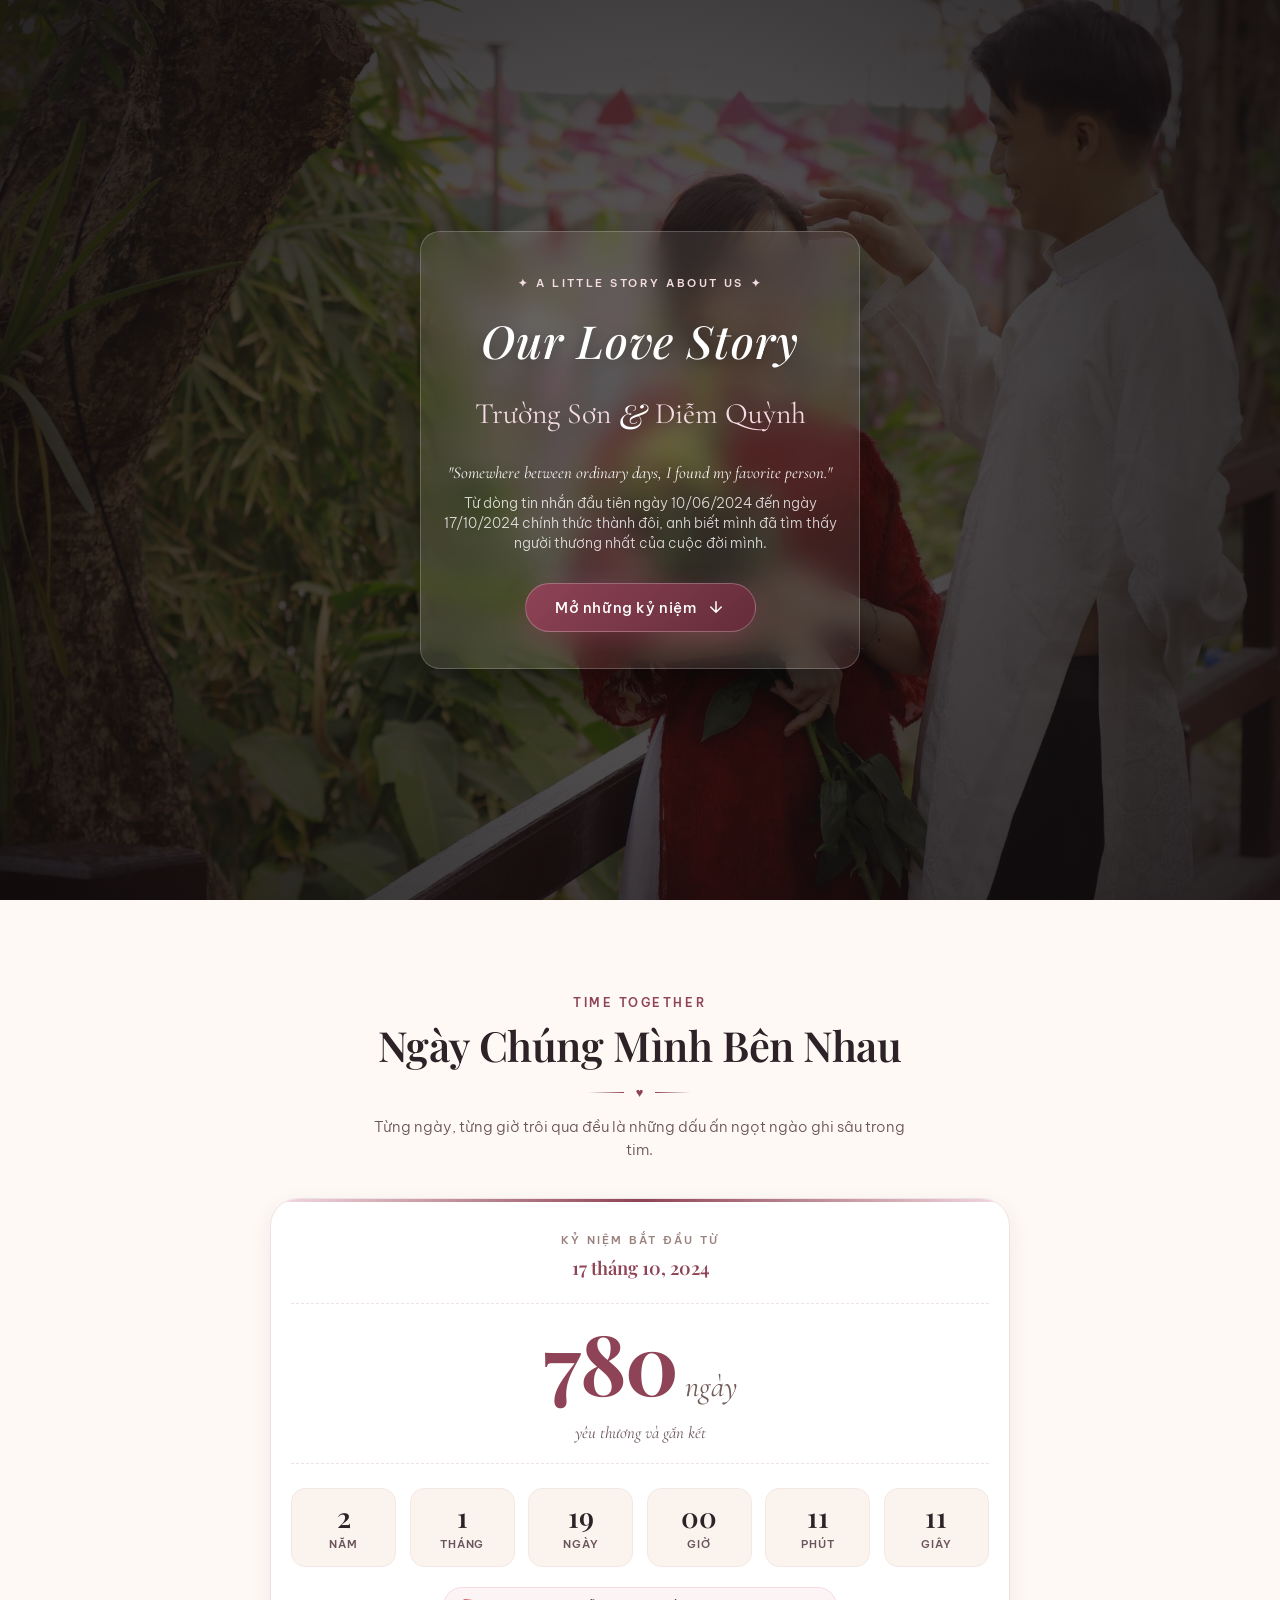
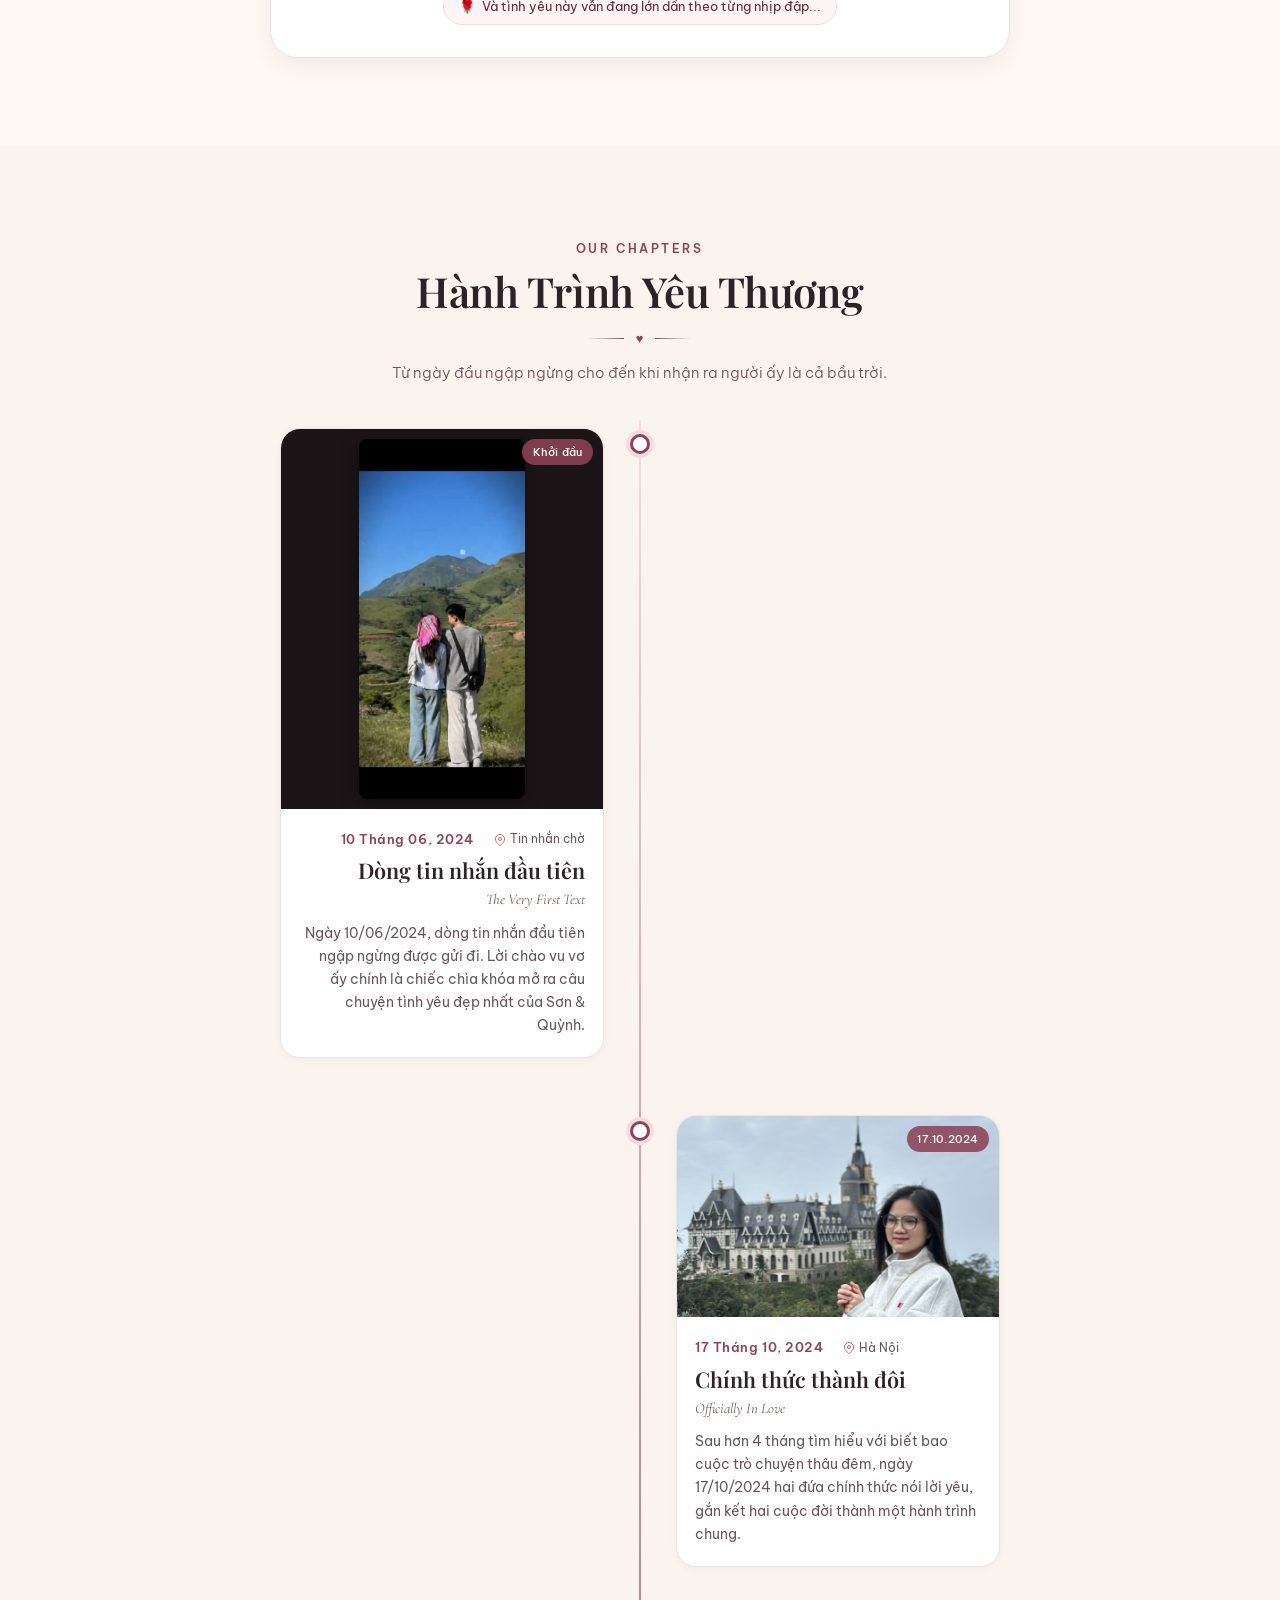
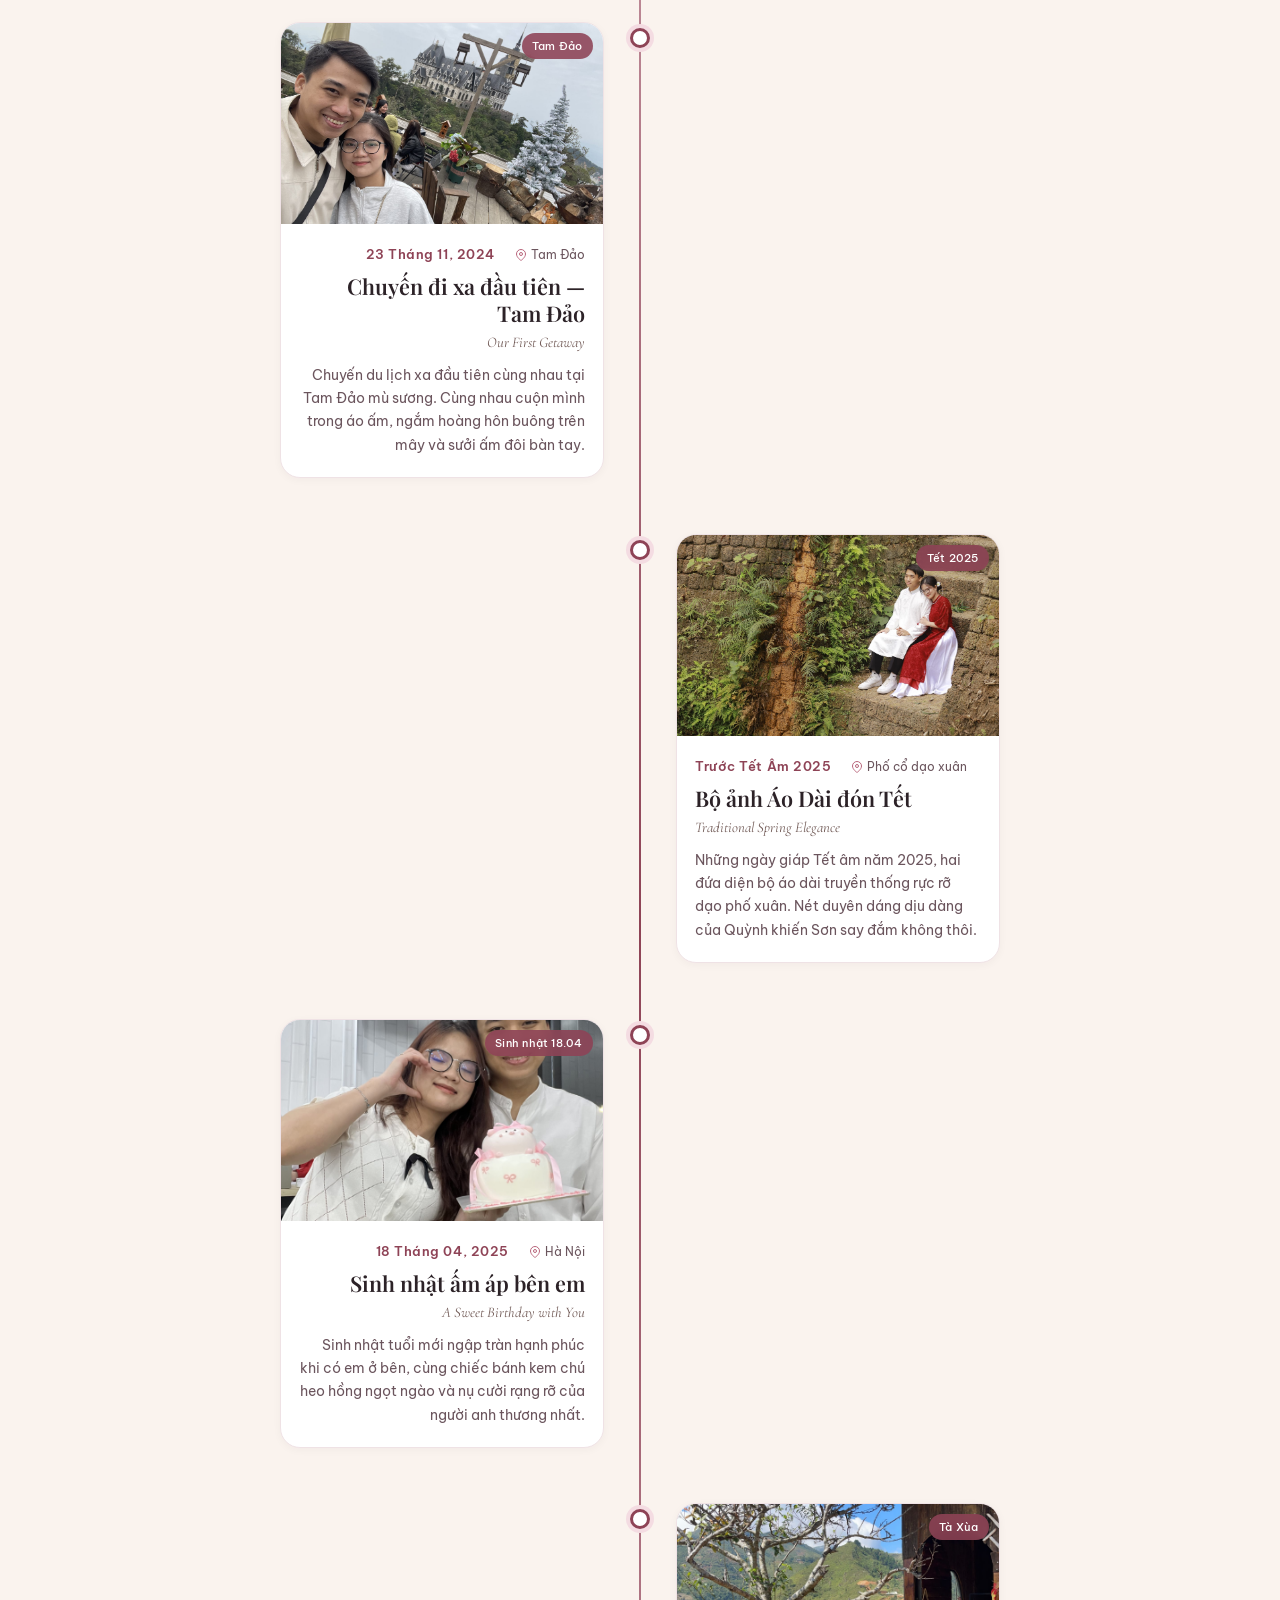
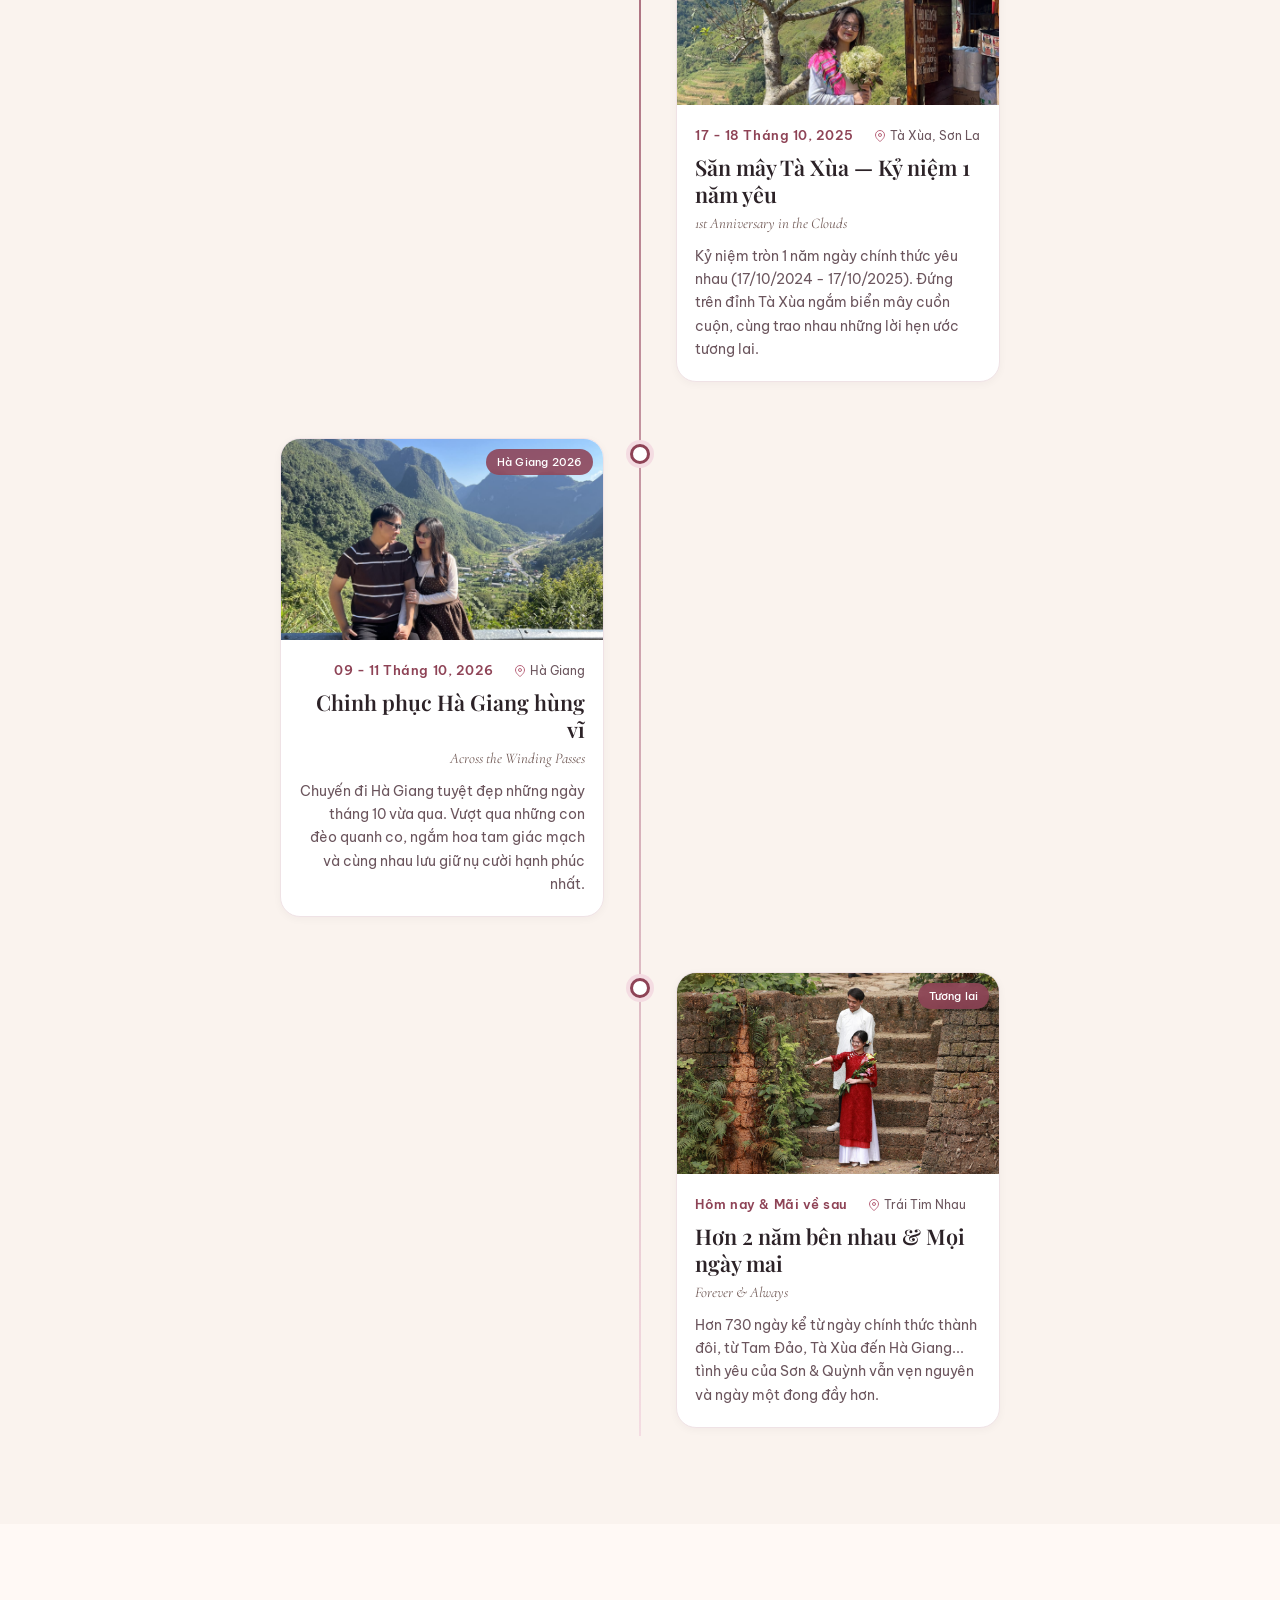
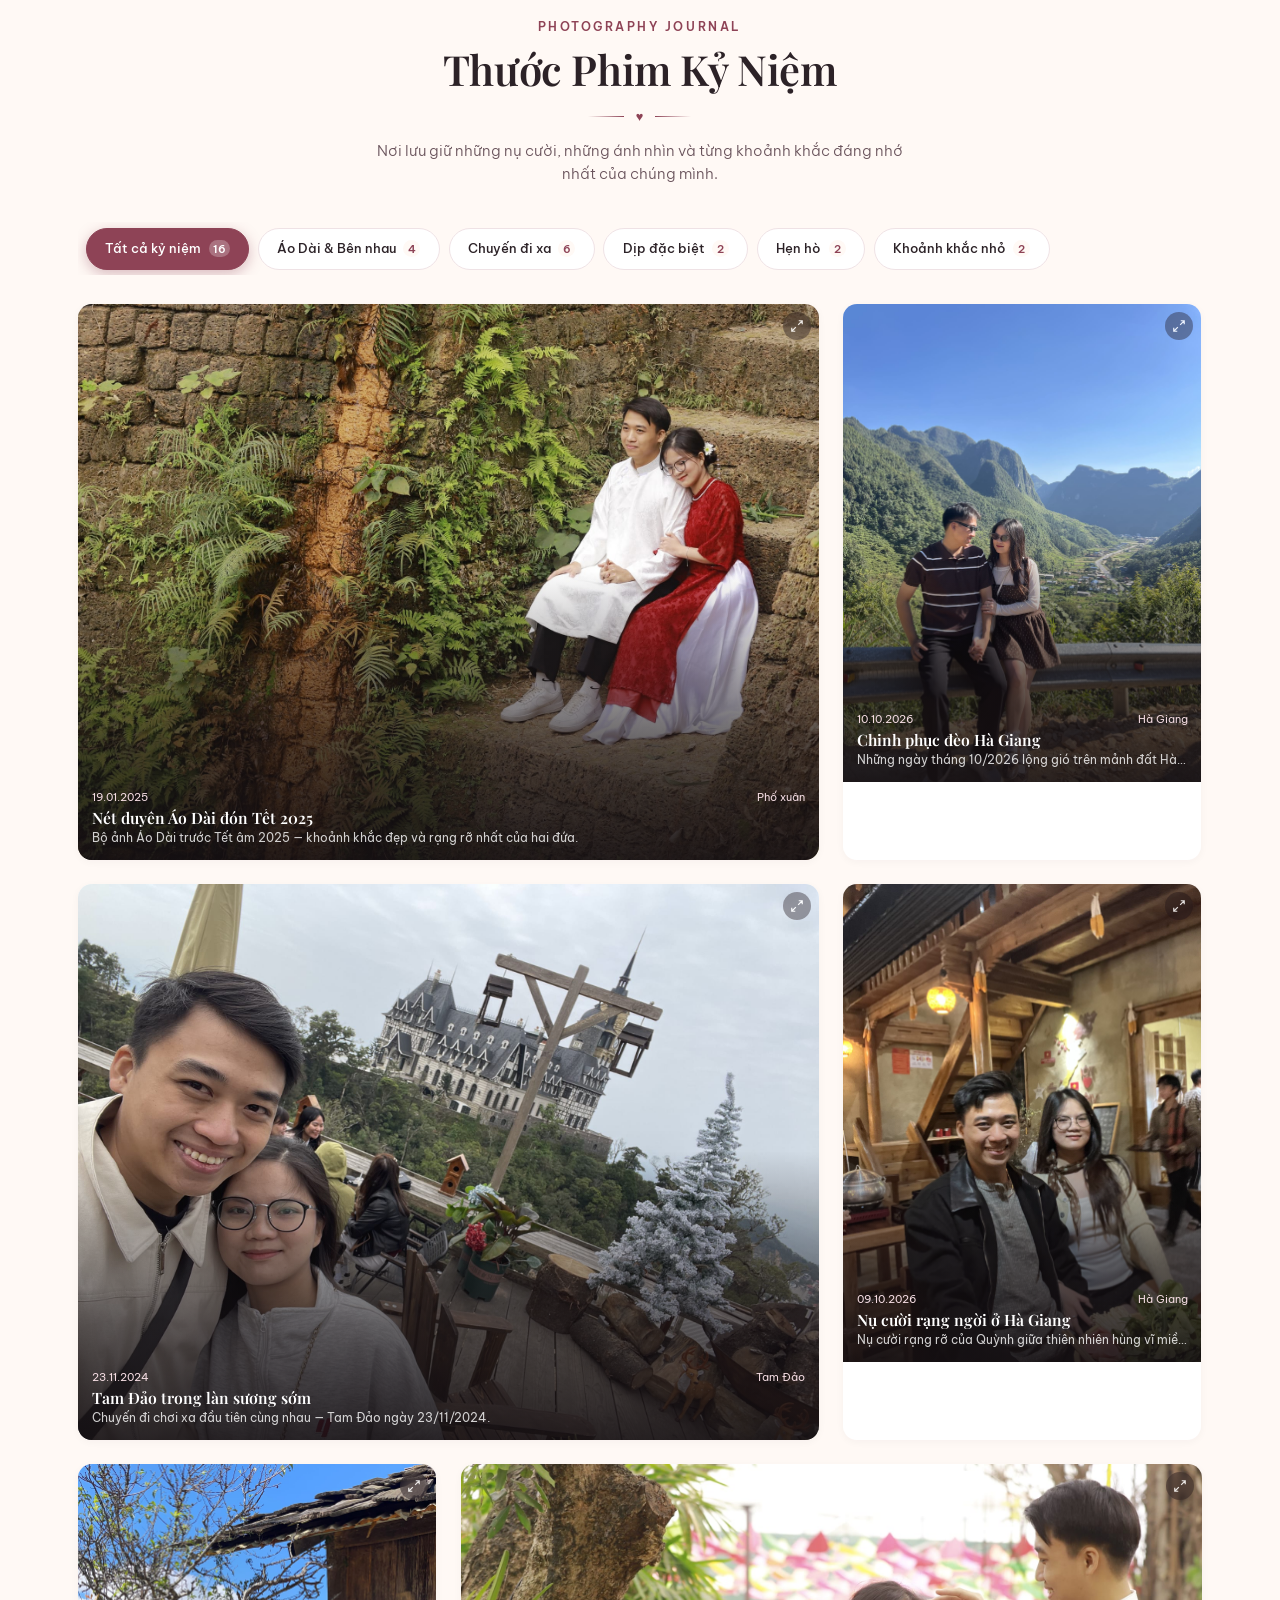
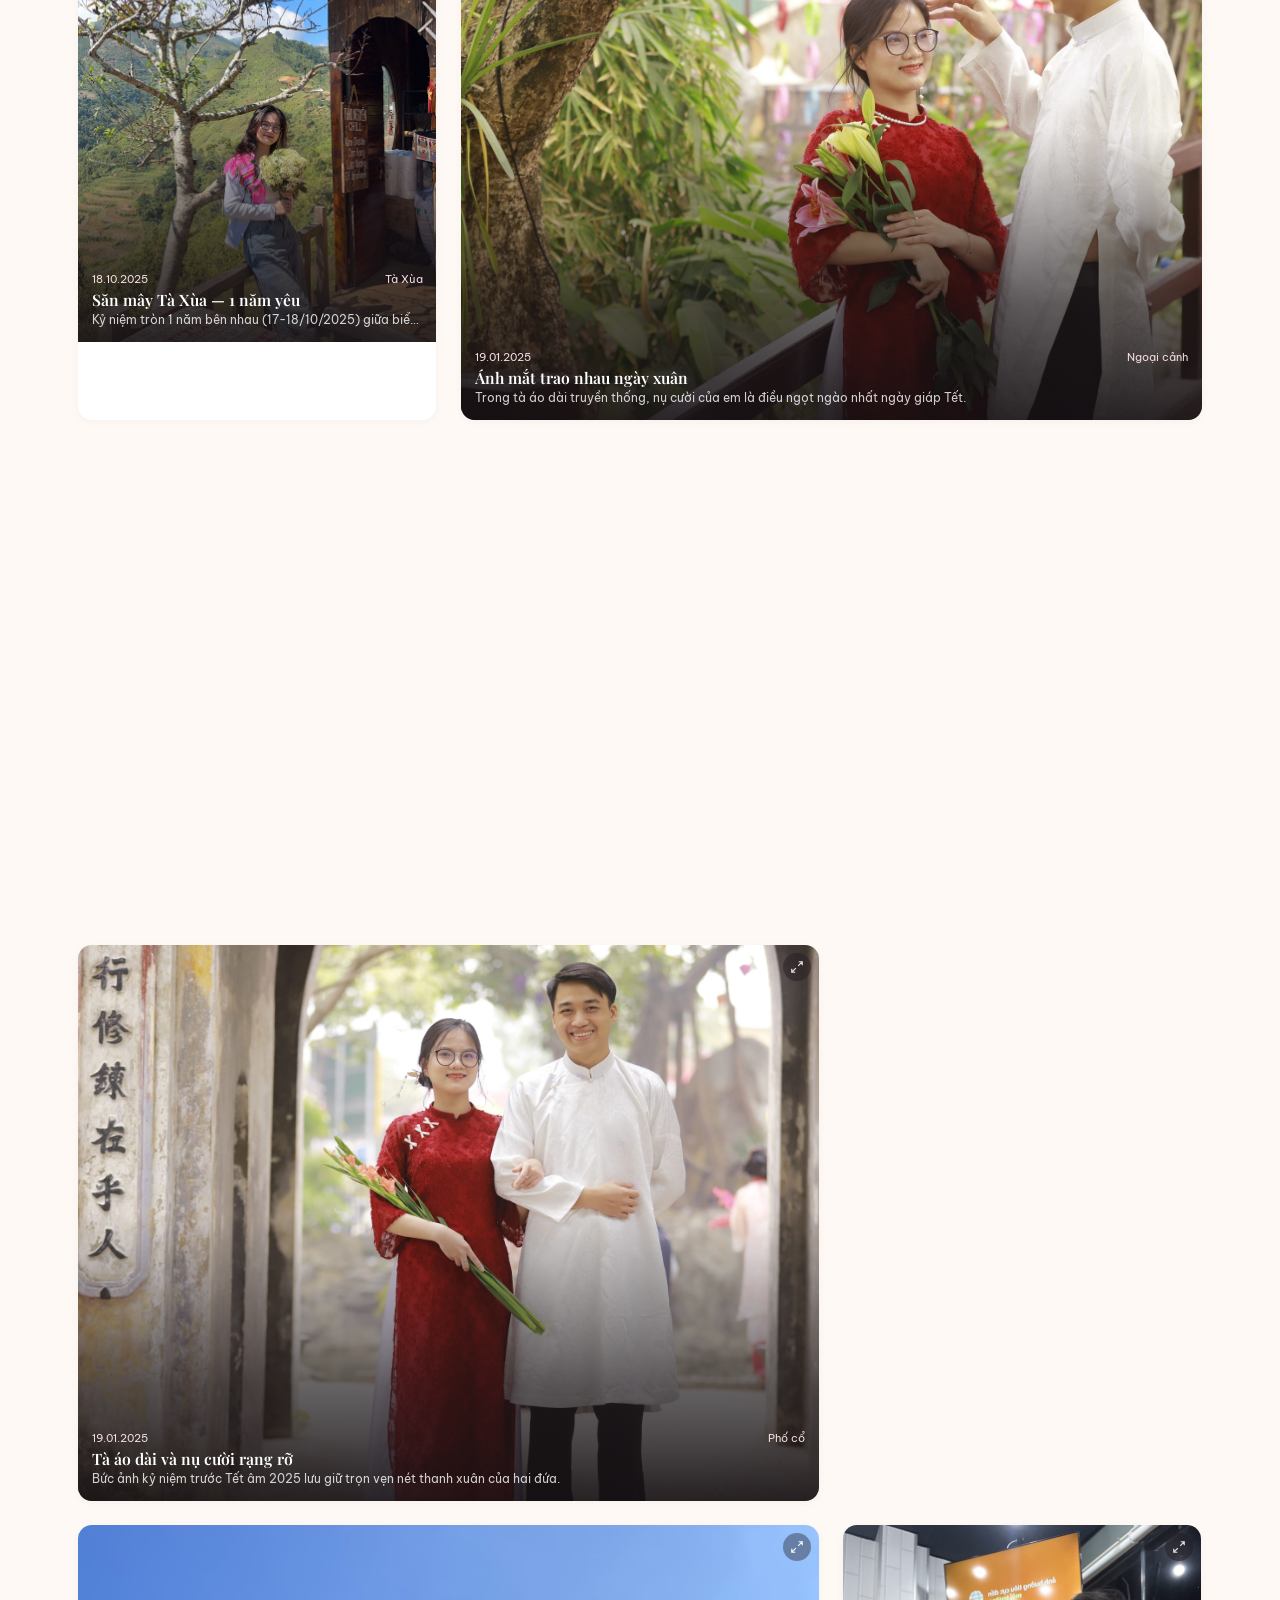
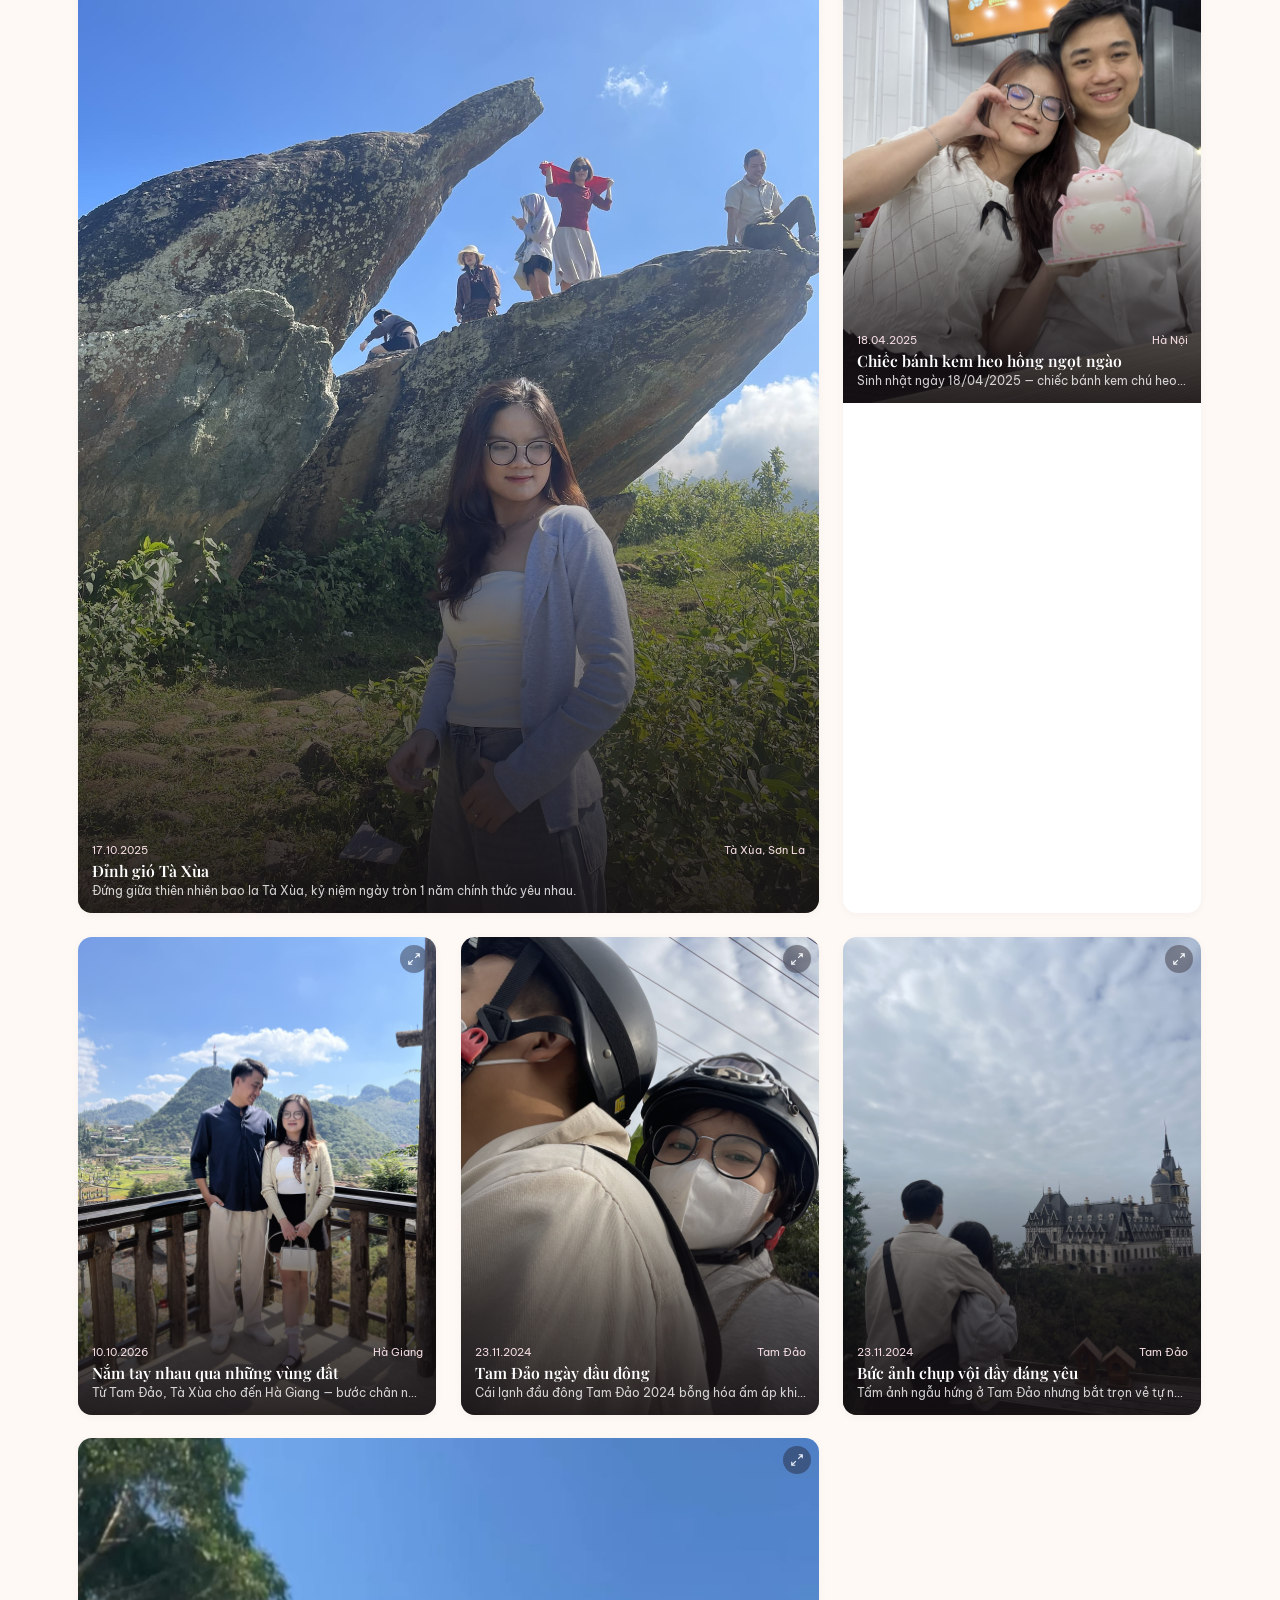
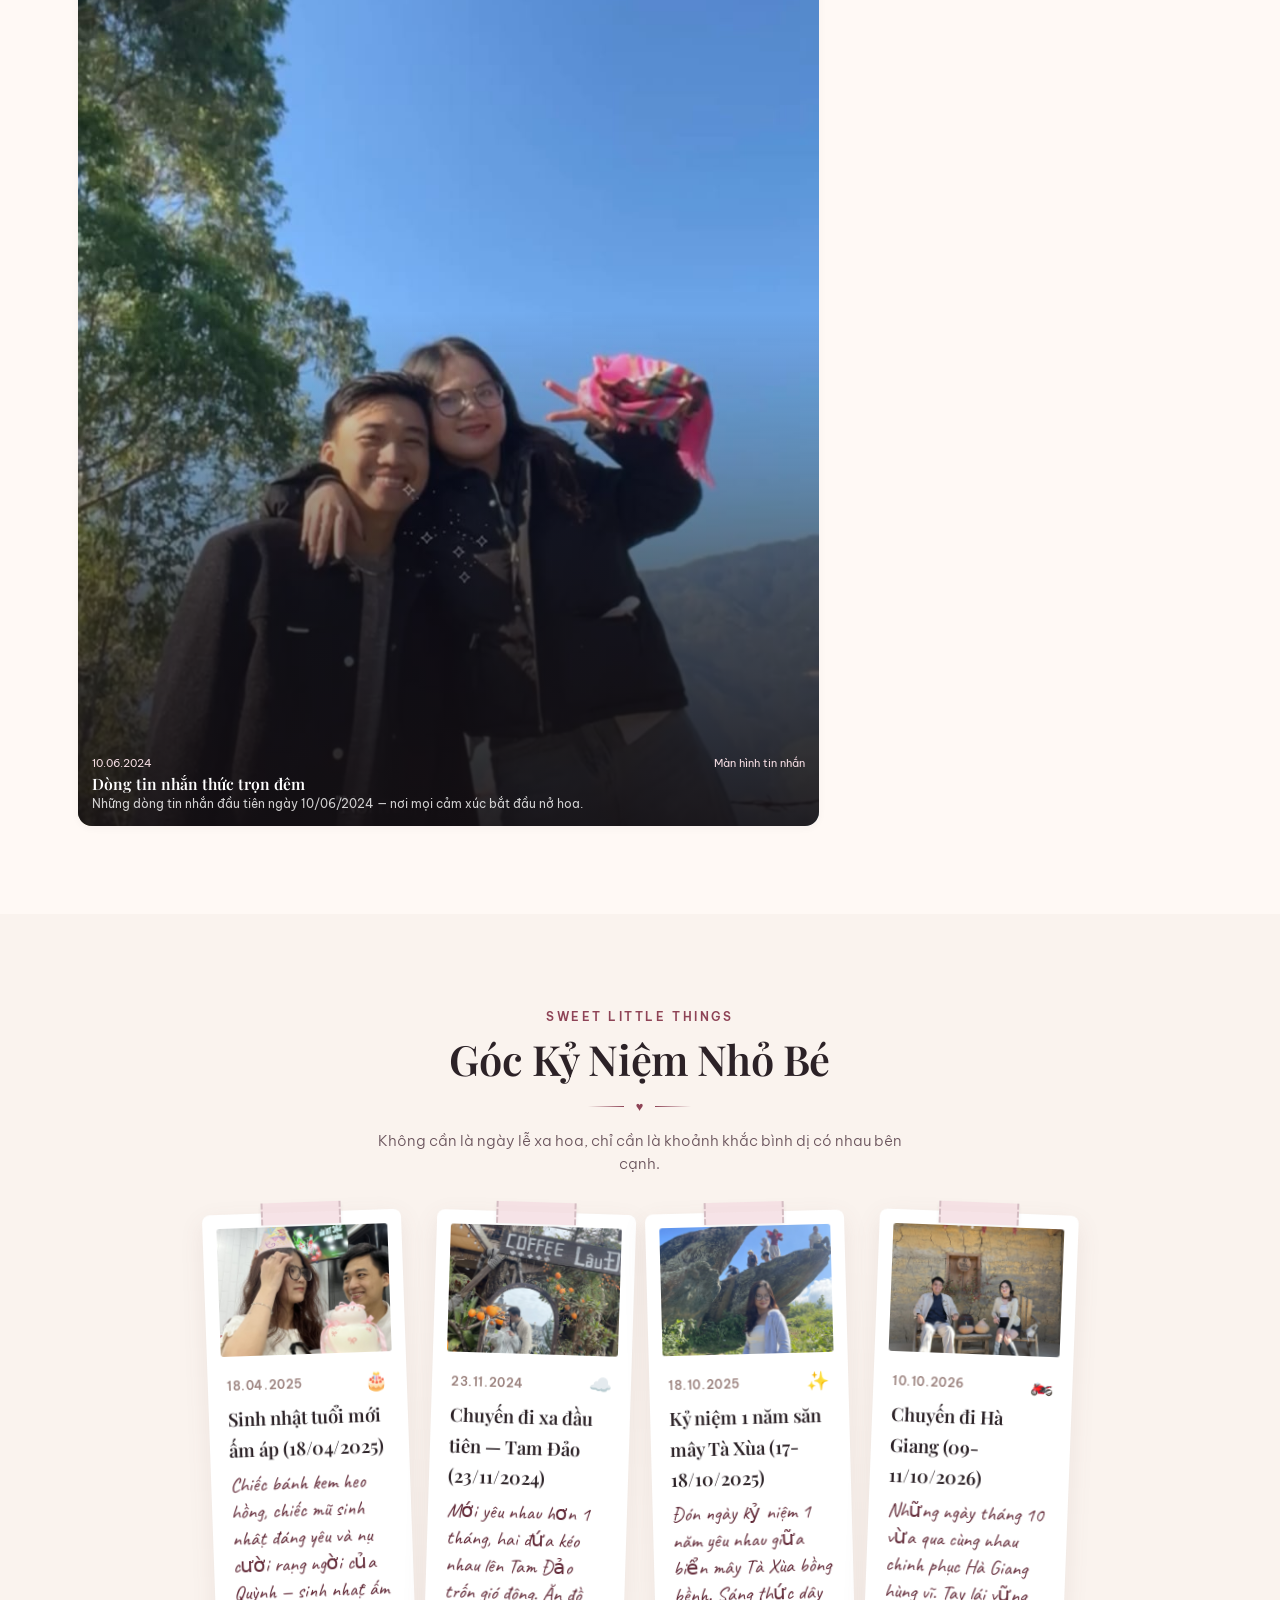
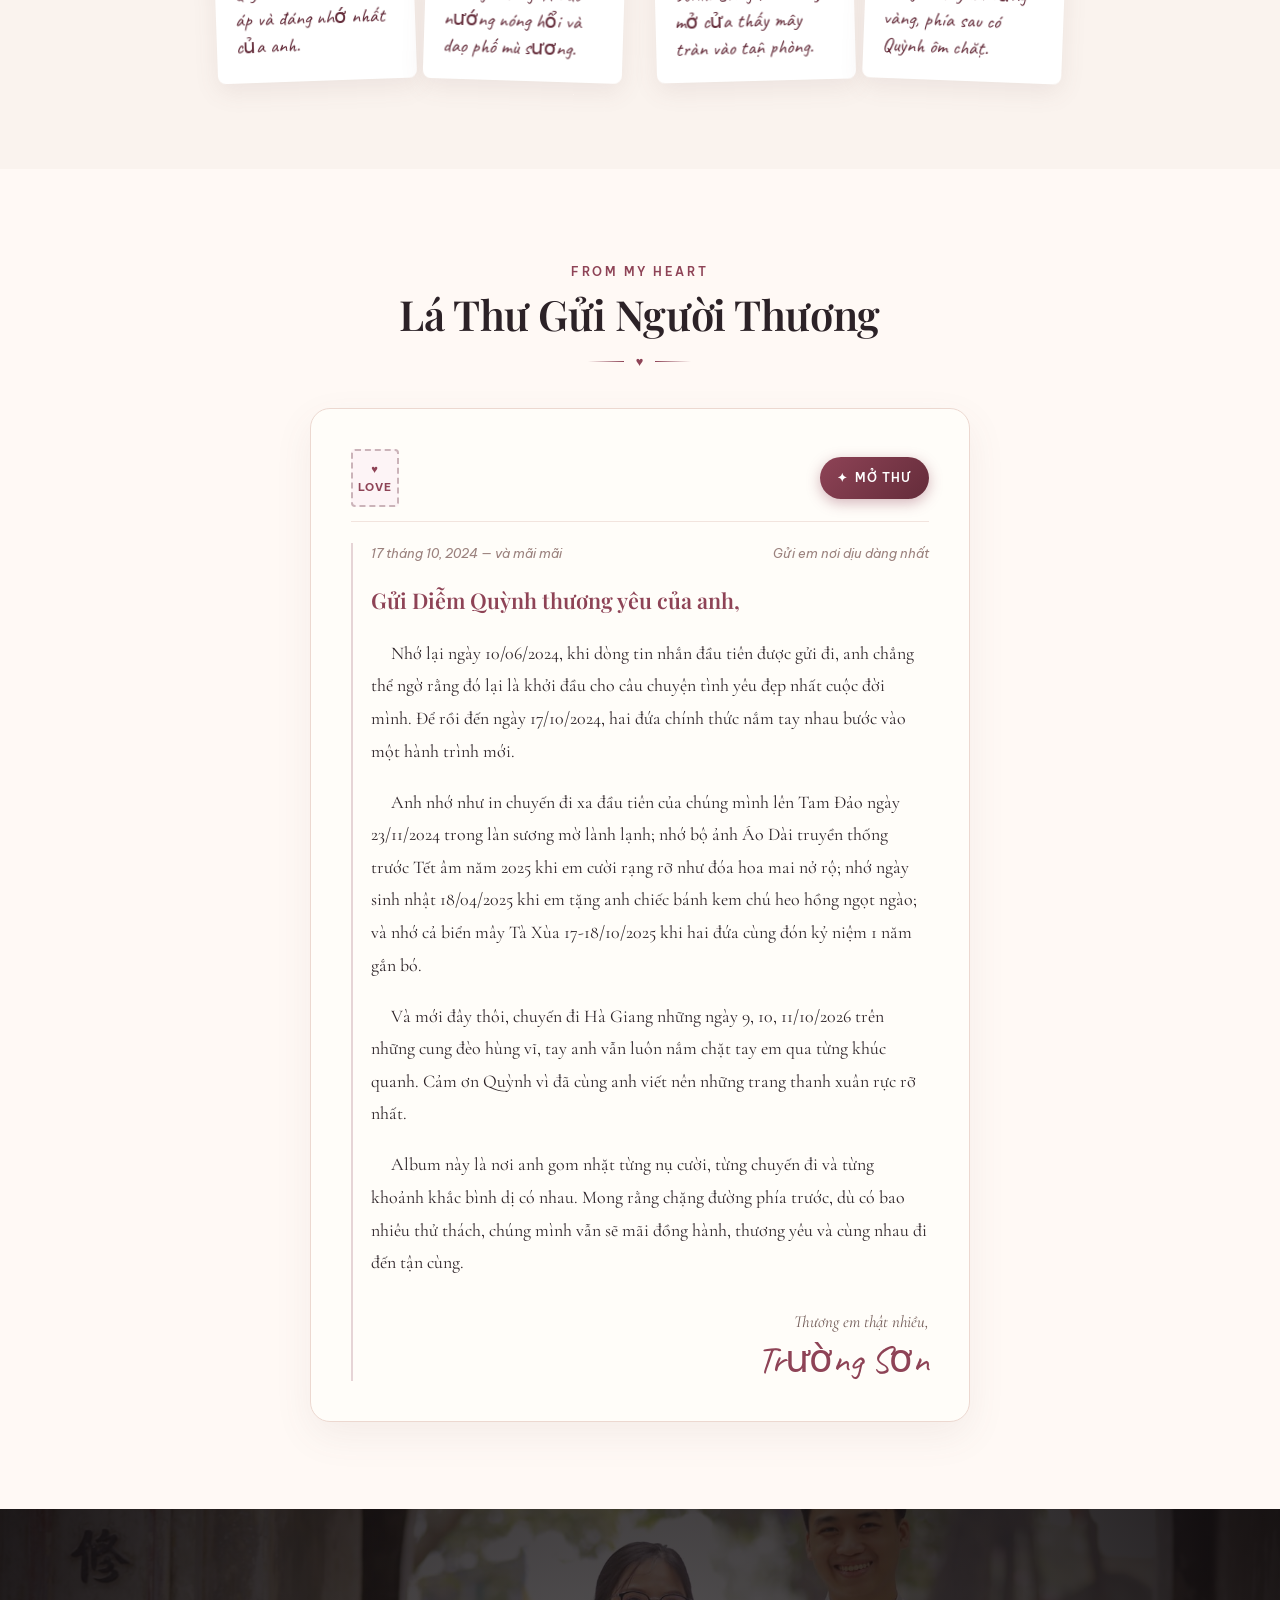
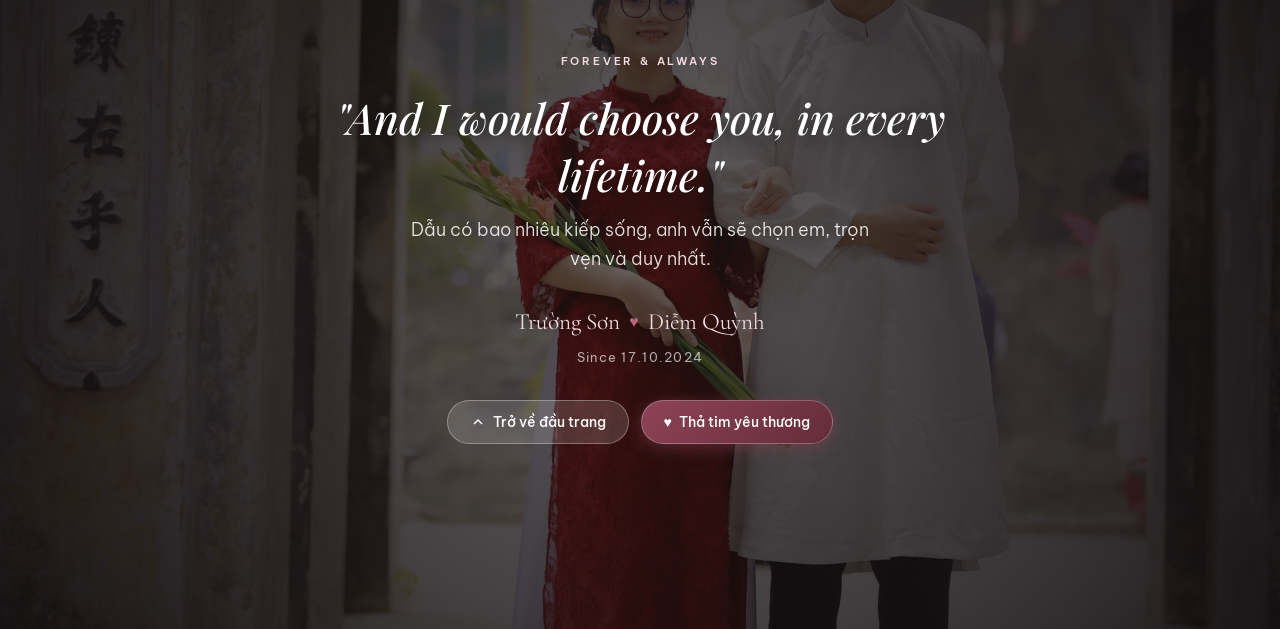
==== commit e925b018: "feat: implement interactive love story album application with config and music player" ====
--- a/index.html
+++ b/index.html
@@ -424,11 +424,25 @@
   <!-- I. MUSIC PLAYER FLOATING WIDGET -->
   <!-- ========================================================= -->
   <aside id="music-player" class="music-player is-collapsed" aria-label="Trình phát nhạc kỷ niệm">
-    <audio id="audio-element" preload="none" src="assets/music/our-song.mp3"></audio>
+    <audio id="audio-element" preload="none" src="assets/music/in_love_piano_strings.mp3"></audio>
+
+    <!-- Hộp chọn danh sách bài hát lãng mạn -->
+    <div id="music-playlist-panel" class="music-playlist-panel" hidden aria-label="Danh sách bài hát tình yêu">
+      <div class="playlist-header">
+        <div class="playlist-heading-group">
+          <span class="playlist-icon">♫</span>
+          <span class="playlist-title">Giai Điệu Lãng Mạn Cho Em</span>
+        </div>
+        <button id="btn-close-playlist" class="btn-close-playlist" type="button" aria-label="Đóng danh sách">✕</button>
+      </div>
+      <ul id="playlist-items" class="playlist-items" role="listbox" aria-label="Danh sách giai điệu">
+        <!-- Được hiển thị tự động từ CONFIG.music.playlist -->
+      </ul>
+    </div>
 
     <div class="music-card">
       <!-- Đĩa nhạc xoay tròn nghệ thuật -->
-      <button id="btn-disc-toggle" class="vinyl-disc-btn" type="button" aria-label="Bật hoặc dừng phát nhạc">
+      <button id="btn-disc-toggle" class="vinyl-disc-btn" type="button" aria-label="Bật hoặc dừng phát nhạc" title="Bật/Dừng phát nhạc">
         <div class="vinyl-disc" id="vinyl-disc">
           <div class="vinyl-groove"></div>
           <div class="vinyl-label">
@@ -445,9 +459,9 @@
       <!-- Thông tin bài hát -->
       <div class="music-details">
         <div class="music-title-marquee">
-          <span class="music-title" id="music-title">Romantic Piano Melody</span>
-        </div>
-        <span class="music-artist" id="music-artist">Acoustic Love Song</span>
+          <span class="music-title" id="music-title">In Love (Giai Điệu Cho Em)</span>
+        </div>
+        <span class="music-artist" id="music-artist">Romantic Piano & Strings</span>
 
         <!-- Sóng nhạc nhảy nhót khi phát -->
         <div class="sound-wave-bars" id="sound-waves" aria-hidden="true">
@@ -458,17 +472,38 @@
         </div>
       </div>
 
-      <!-- Nút thu nhỏ / mở rộng -->
-      <button id="btn-collapse-music" class="btn-collapse-music" type="button" aria-label="Thu nhỏ hoặc mở rộng trình phát nhạc">
-        <svg class="icon-chevron" viewBox="0 0 24 24" fill="none" stroke="currentColor" stroke-width="2">
-          <polyline points="6 9 12 15 18 9"></polyline>
-        </svg>
-      </button>
+      <!-- Cụm nút điều khiển: Đổi bài & Xem danh sách -->
+      <div class="music-controls-group">
+        <button id="btn-next-track" class="btn-music-action" type="button" aria-label="Bài hát lãng mạn tiếp theo" title="Đổi bài hát">
+          <svg viewBox="0 0 24 24" fill="none" stroke="currentColor" stroke-width="2">
+            <polygon points="5 4 15 12 5 20 5 4"></polygon>
+            <line x1="19" y1="5" x2="19" y2="19"></line>
+          </svg>
+        </button>
+
+        <button id="btn-toggle-playlist" class="btn-music-action" type="button" aria-label="Mở danh sách bài hát" title="Chọn bài hát">
+          <svg viewBox="0 0 24 24" fill="none" stroke="currentColor" stroke-width="2">
+            <line x1="8" y1="6" x2="21" y2="6"></line>
+            <line x1="8" y1="12" x2="21" y2="12"></line>
+            <line x1="8" y1="18" x2="21" y2="18"></line>
+            <circle cx="3.5" cy="6" r="1.5" fill="currentColor"></circle>
+            <circle cx="3.5" cy="12" r="1.5" fill="currentColor"></circle>
+            <circle cx="3.5" cy="18" r="1.5" fill="currentColor"></circle>
+          </svg>
+        </button>
+
+        <!-- Nút thu nhỏ / mở rộng -->
+        <button id="btn-collapse-music" class="btn-collapse-music" type="button" aria-label="Thu nhỏ hoặc mở rộng trình phát nhạc">
+          <svg class="icon-chevron" viewBox="0 0 24 24" fill="none" stroke="currentColor" stroke-width="2">
+            <polyline points="6 9 12 15 18 9"></polyline>
+          </svg>
+        </button>
+      </div>
     </div>
 
     <!-- Thông báo lỗi khi không tìm thấy file nhạc -->
     <div id="music-error-tip" class="music-error-tip" role="status" aria-live="polite">
-      <span>Chưa tìm thấy file bài hát hoặc trình duyệt chặn phát.</span>
+      <span>Chưa tìm thấy file bài hát hoặc trình duyệt cần tương tác để phát.</span>
     </div>
   </aside>
 
--- a/css/style.css
+++ b/css/style.css
@@ -1589,14 +1589,14 @@
   display: flex;
   align-items: center;
   gap: 0.65rem;
-  padding: 0.35rem 0.75rem 0.35rem 0.35rem;
-  background: rgba(255, 255, 255, 0.94);
+  padding: 0.35rem 0.6rem 0.35rem 0.35rem;
+  background: rgba(255, 255, 255, 0.95);
   backdrop-filter: blur(14px);
   -webkit-backdrop-filter: blur(14px);
   border: 1px solid var(--color-border);
   border-radius: var(--radius-full);
   box-shadow: 0 4px 20px rgba(44, 34, 39, 0.12);
-  max-width: 250px;
+  max-width: 330px;
 }
 
 .vinyl-disc-btn {
@@ -1662,6 +1662,8 @@
   overflow: hidden;
   display: flex;
   flex-direction: column;
+  min-width: 110px;
+  max-width: 150px;
 }
 
 .music-title-marquee {
@@ -1670,14 +1672,18 @@
 }
 
 .music-title {
-  font-size: 0.76rem;
+  font-size: 0.74rem;
   font-weight: 600;
   color: var(--color-text);
   display: inline-block;
+  white-space: nowrap;
+  overflow: hidden;
+  text-overflow: ellipsis;
+  max-width: 100%;
 }
 
 .music-artist {
-  font-size: 0.65rem;
+  font-size: 0.63rem;
   color: var(--color-text-muted);
   white-space: nowrap;
   overflow: hidden;
@@ -1712,6 +1718,41 @@
   animation: waveBar 0.8s ease-in-out 0.1s infinite;
 }
 
+/* Cụm nút điều khiển */
+.music-controls-group {
+  display: flex;
+  align-items: center;
+  gap: 3px;
+  flex-shrink: 0;
+  margin-left: auto;
+}
+
+.btn-music-action {
+  width: 26px;
+  height: 26px;
+  display: flex;
+  align-items: center;
+  justify-content: center;
+  border-radius: 50%;
+  color: var(--color-brown-light);
+  transition: all var(--transition-fast);
+}
+
+.btn-music-action svg {
+  width: 13px;
+  height: 13px;
+}
+
+.btn-music-action:hover {
+  background: var(--color-blush-soft);
+  color: var(--color-wine);
+  transform: scale(1.08);
+}
+
+.btn-music-action:active {
+  transform: scale(0.92);
+}
+
 .btn-collapse-music {
   width: 24px;
   height: 24px;
@@ -1730,7 +1771,7 @@
 
 /* Collapsed mode */
 .music-player.is-collapsed .music-details,
-.music-player.is-collapsed .btn-collapse-music {
+.music-player.is-collapsed .music-controls-group {
   display: none;
 }
 
@@ -1740,6 +1781,165 @@
   background: transparent;
   box-shadow: none;
   border: none;
+}
+
+/* Floating Playlist Panel */
+.music-playlist-panel {
+  position: absolute;
+  bottom: calc(100% + 10px);
+  right: 0;
+  width: 295px;
+  max-width: calc(100vw - 24px);
+  background: rgba(255, 255, 255, 0.97);
+  backdrop-filter: blur(20px);
+  -webkit-backdrop-filter: blur(20px);
+  border: 1px solid var(--color-border);
+  border-radius: var(--radius-md);
+  box-shadow: 0 12px 36px rgba(44, 34, 39, 0.16);
+  padding: 0.85rem;
+  z-index: 1000;
+  animation: playlistSlideUp 0.25s cubic-bezier(0.16, 1, 0.3, 1);
+}
+
+.music-playlist-panel[hidden] {
+  display: none !important;
+}
+
+@keyframes playlistSlideUp {
+  from {
+    opacity: 0;
+    transform: translateY(8px);
+  }
+  to {
+    opacity: 1;
+    transform: translateY(0);
+  }
+}
+
+.playlist-header {
+  display: flex;
+  align-items: center;
+  justify-content: space-between;
+  padding-bottom: 0.5rem;
+  margin-bottom: 0.55rem;
+  border-bottom: 1px solid var(--color-border-warm);
+}
+
+.playlist-heading-group {
+  display: flex;
+  align-items: center;
+  gap: 0.45rem;
+}
+
+.playlist-icon {
+  font-size: 0.9rem;
+  color: var(--color-wine);
+}
+
+.playlist-title {
+  font-size: 0.78rem;
+  font-weight: 700;
+  font-family: var(--font-display);
+  color: var(--color-text);
+  letter-spacing: 0.01em;
+}
+
+.btn-close-playlist {
+  width: 22px;
+  height: 22px;
+  display: flex;
+  align-items: center;
+  justify-content: center;
+  border-radius: 50%;
+  color: var(--color-text-muted);
+  font-size: 0.85rem;
+  transition: background var(--transition-fast), color var(--transition-fast);
+}
+
+.btn-close-playlist:hover {
+  background: var(--color-blush);
+  color: var(--color-wine);
+}
+
+.playlist-items {
+  list-style: none;
+  display: flex;
+  flex-direction: column;
+  gap: 0.4rem;
+  max-height: 230px;
+  overflow-y: auto;
+  -webkit-overflow-scrolling: touch;
+}
+
+.playlist-item {
+  display: flex;
+  align-items: center;
+  justify-content: space-between;
+  padding: 0.45rem 0.65rem;
+  border-radius: var(--radius-sm);
+  background: var(--color-cream-tint);
+  border: 1px solid transparent;
+  cursor: pointer;
+  transition: all var(--transition-fast);
+  text-align: left;
+  width: 100%;
+}
+
+.playlist-item:hover {
+  background: var(--color-blush-soft);
+  border-color: var(--color-blush);
+  transform: translateX(2px);
+}
+
+.playlist-item.is-active {
+  background: #FFF0F4;
+  border-color: var(--color-wine-light);
+  box-shadow: 0 2px 8px rgba(142, 67, 86, 0.12);
+}
+
+.playlist-item-info {
+  display: flex;
+  flex-direction: column;
+  overflow: hidden;
+  padding-right: 0.5rem;
+}
+
+.playlist-item-title {
+  font-size: 0.75rem;
+  font-weight: 600;
+  color: var(--color-text);
+  white-space: nowrap;
+  overflow: hidden;
+  text-overflow: ellipsis;
+}
+
+.playlist-item.is-active .playlist-item-title {
+  color: var(--color-wine);
+  font-weight: 700;
+}
+
+.playlist-item-meta {
+  display: flex;
+  align-items: center;
+  gap: 0.4rem;
+  font-size: 0.65rem;
+  color: var(--color-text-muted);
+  margin-top: 1px;
+}
+
+.playlist-item-tag {
+  font-size: 0.58rem;
+  padding: 1px 5px;
+  background: rgba(142, 67, 86, 0.09);
+  color: var(--color-wine);
+  border-radius: var(--radius-full);
+  font-weight: 500;
+}
+
+.playlist-item-badge {
+  font-size: 0.8rem;
+  color: var(--color-wine);
+  flex-shrink: 0;
 }
 
 .music-error-tip {
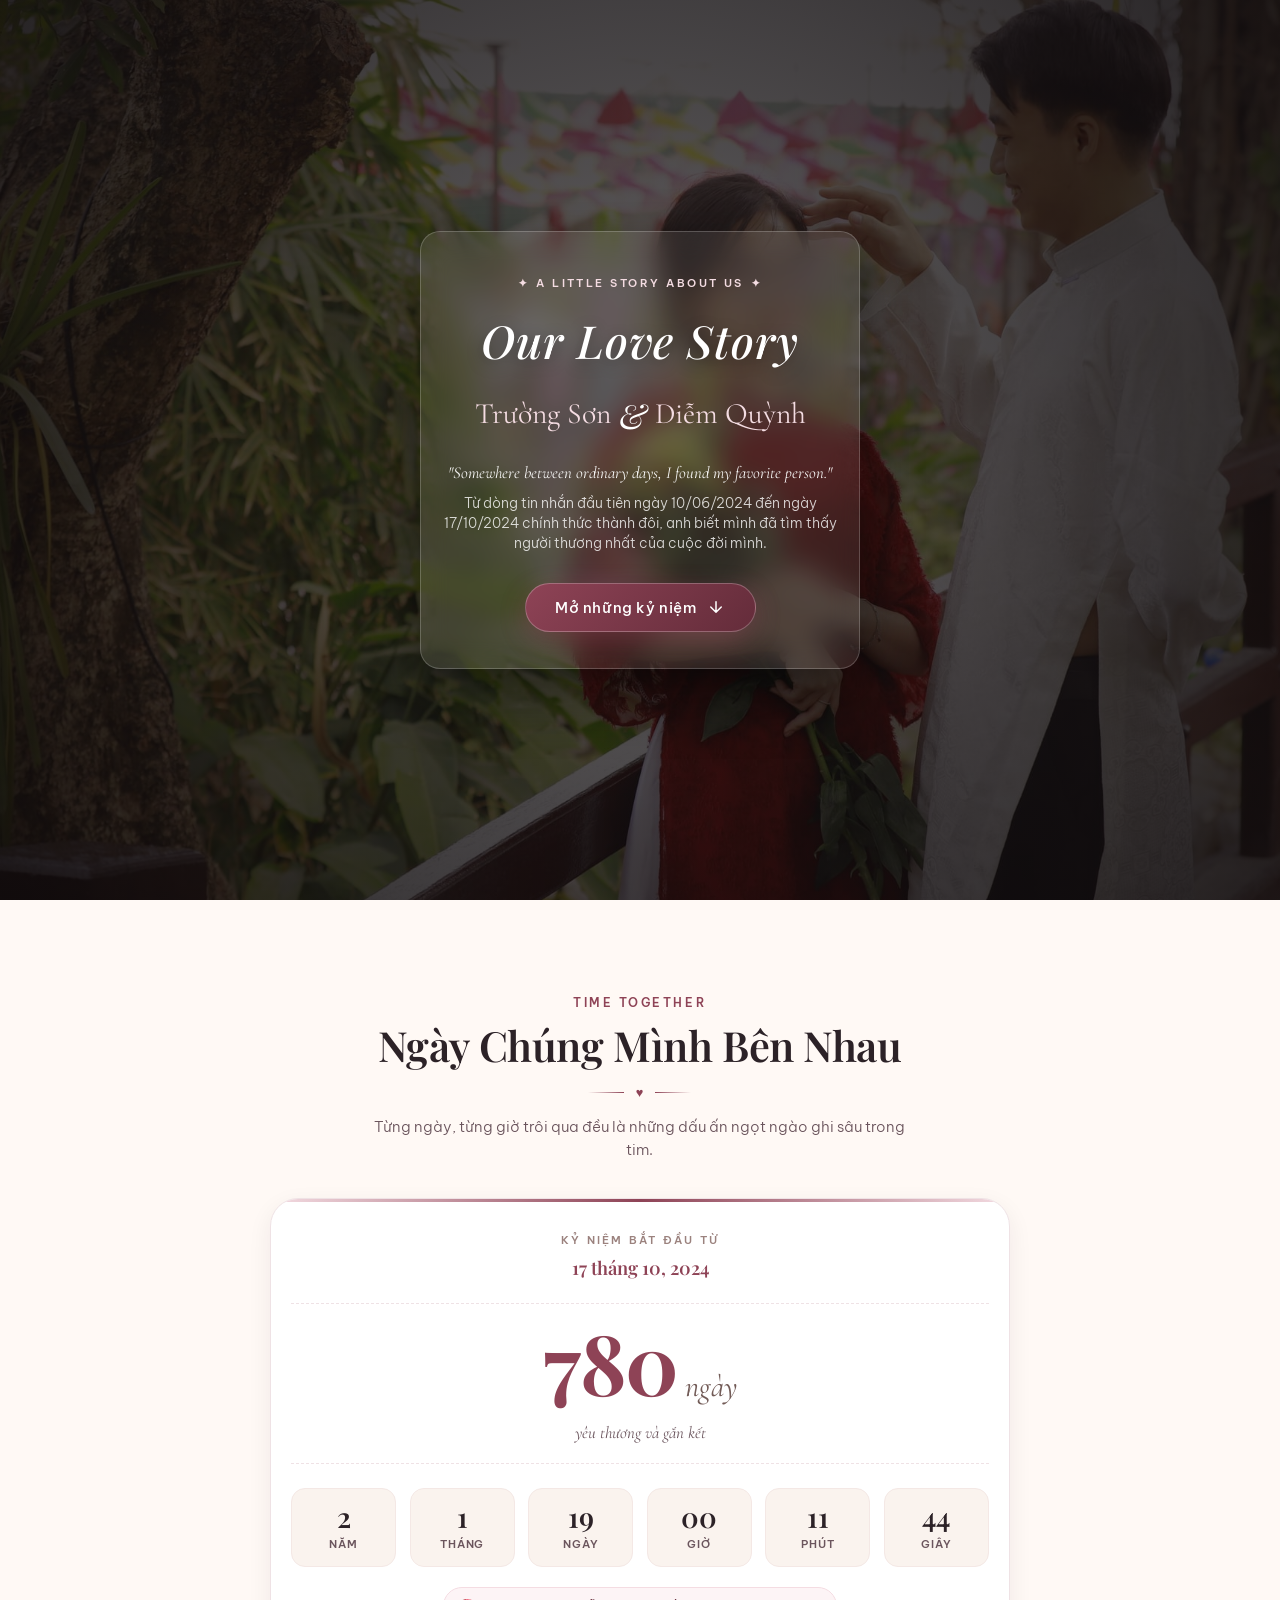
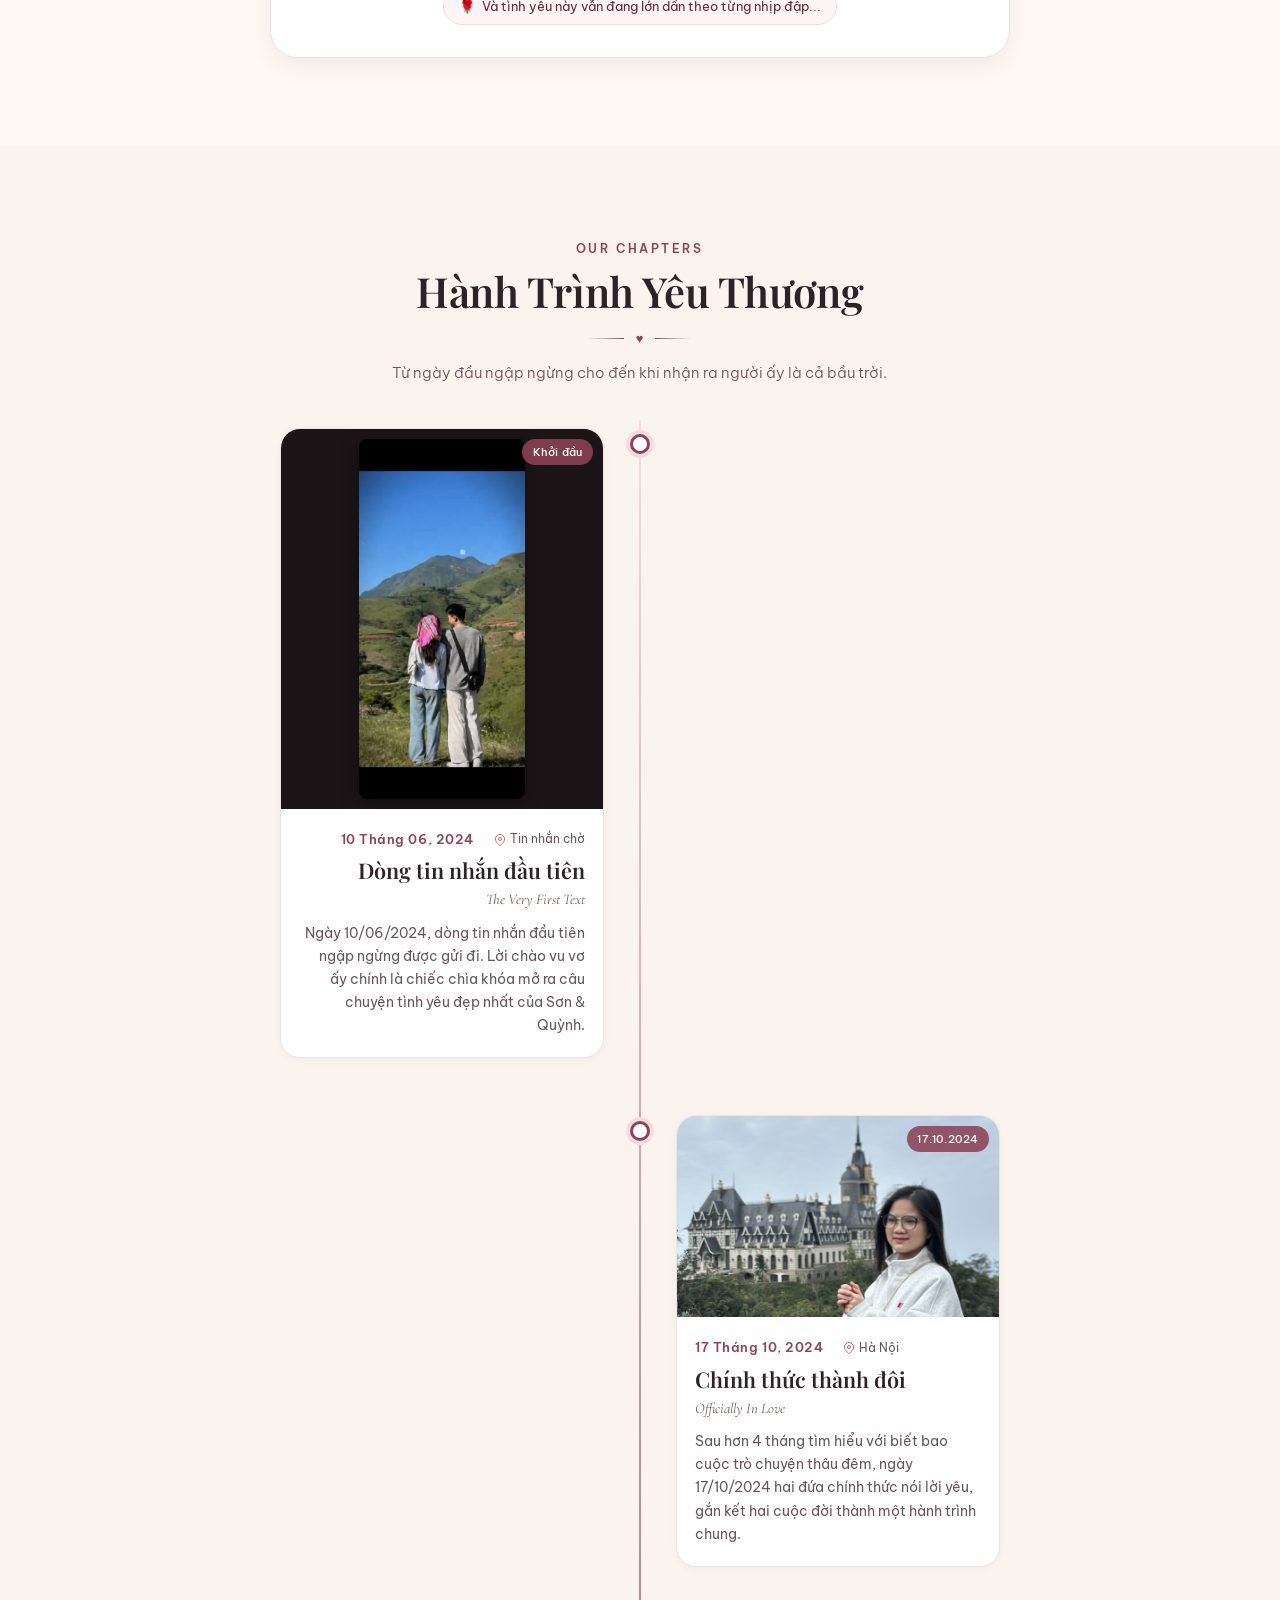
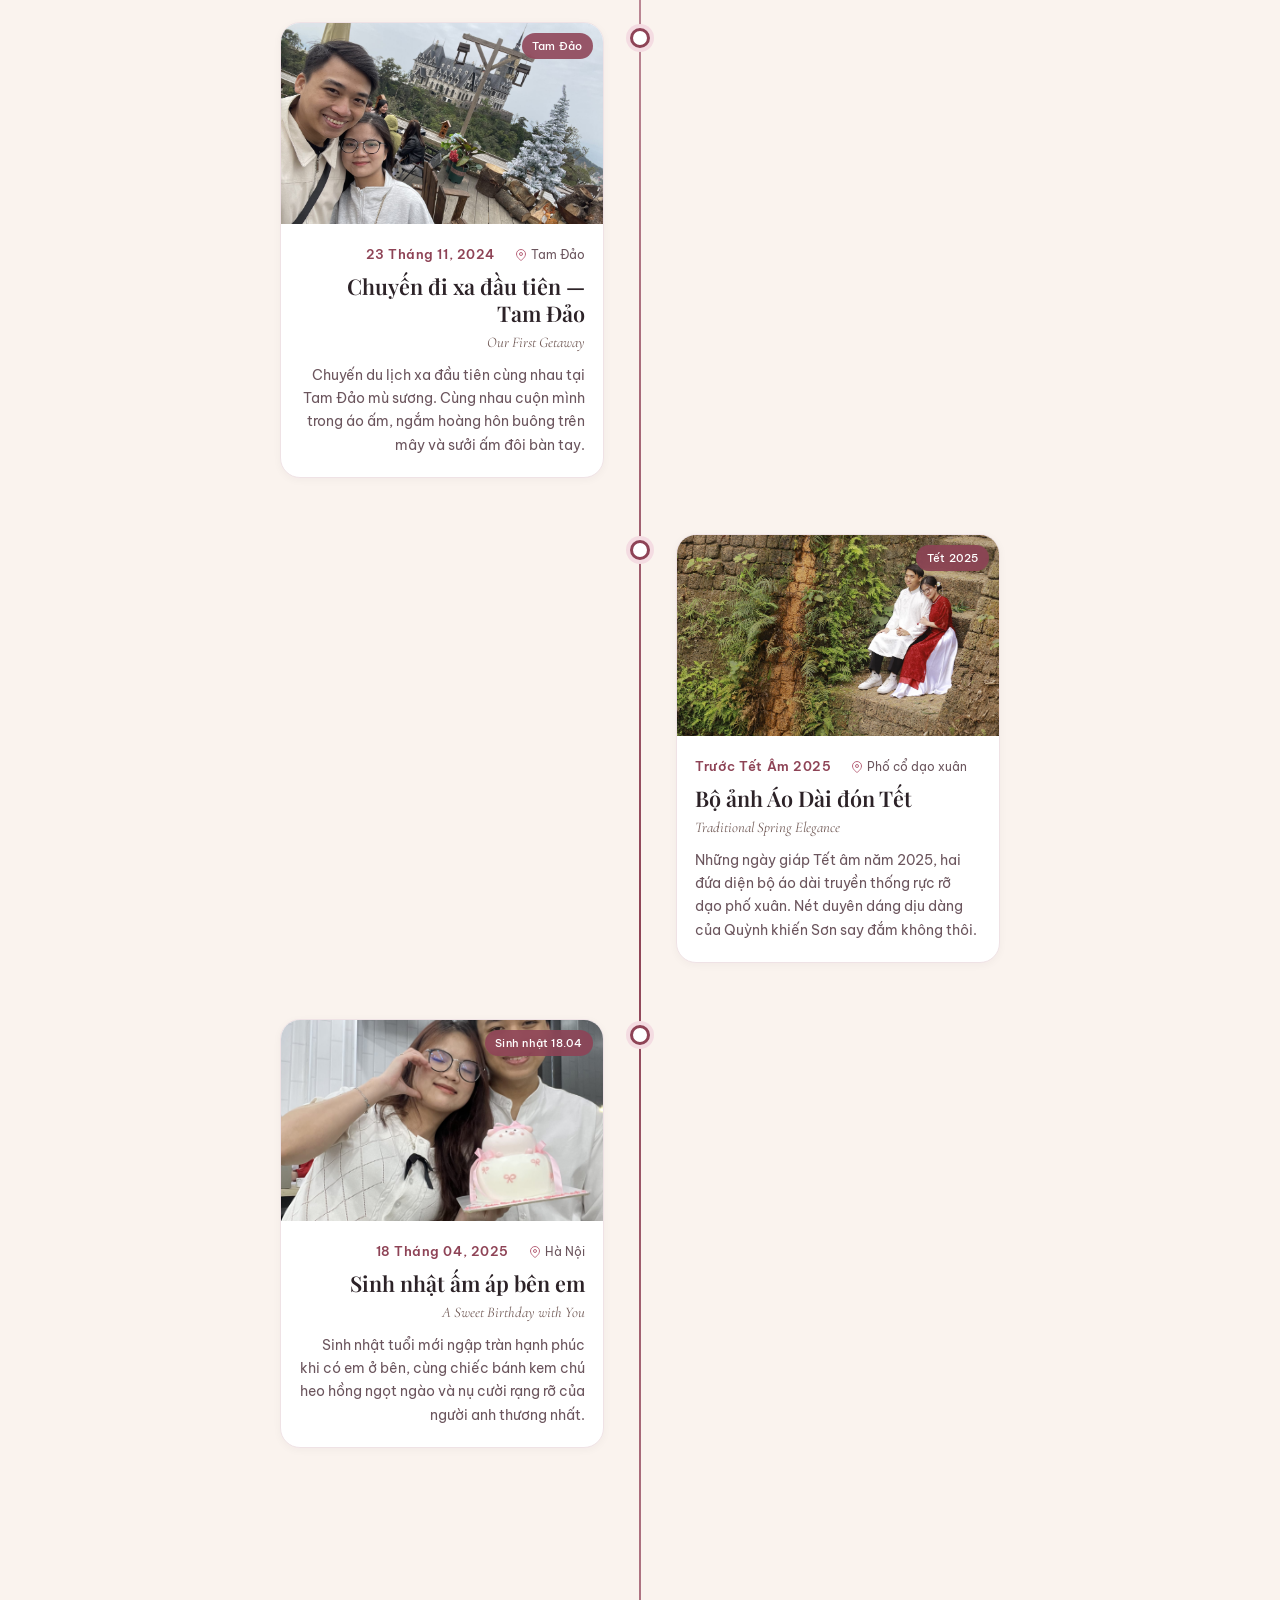
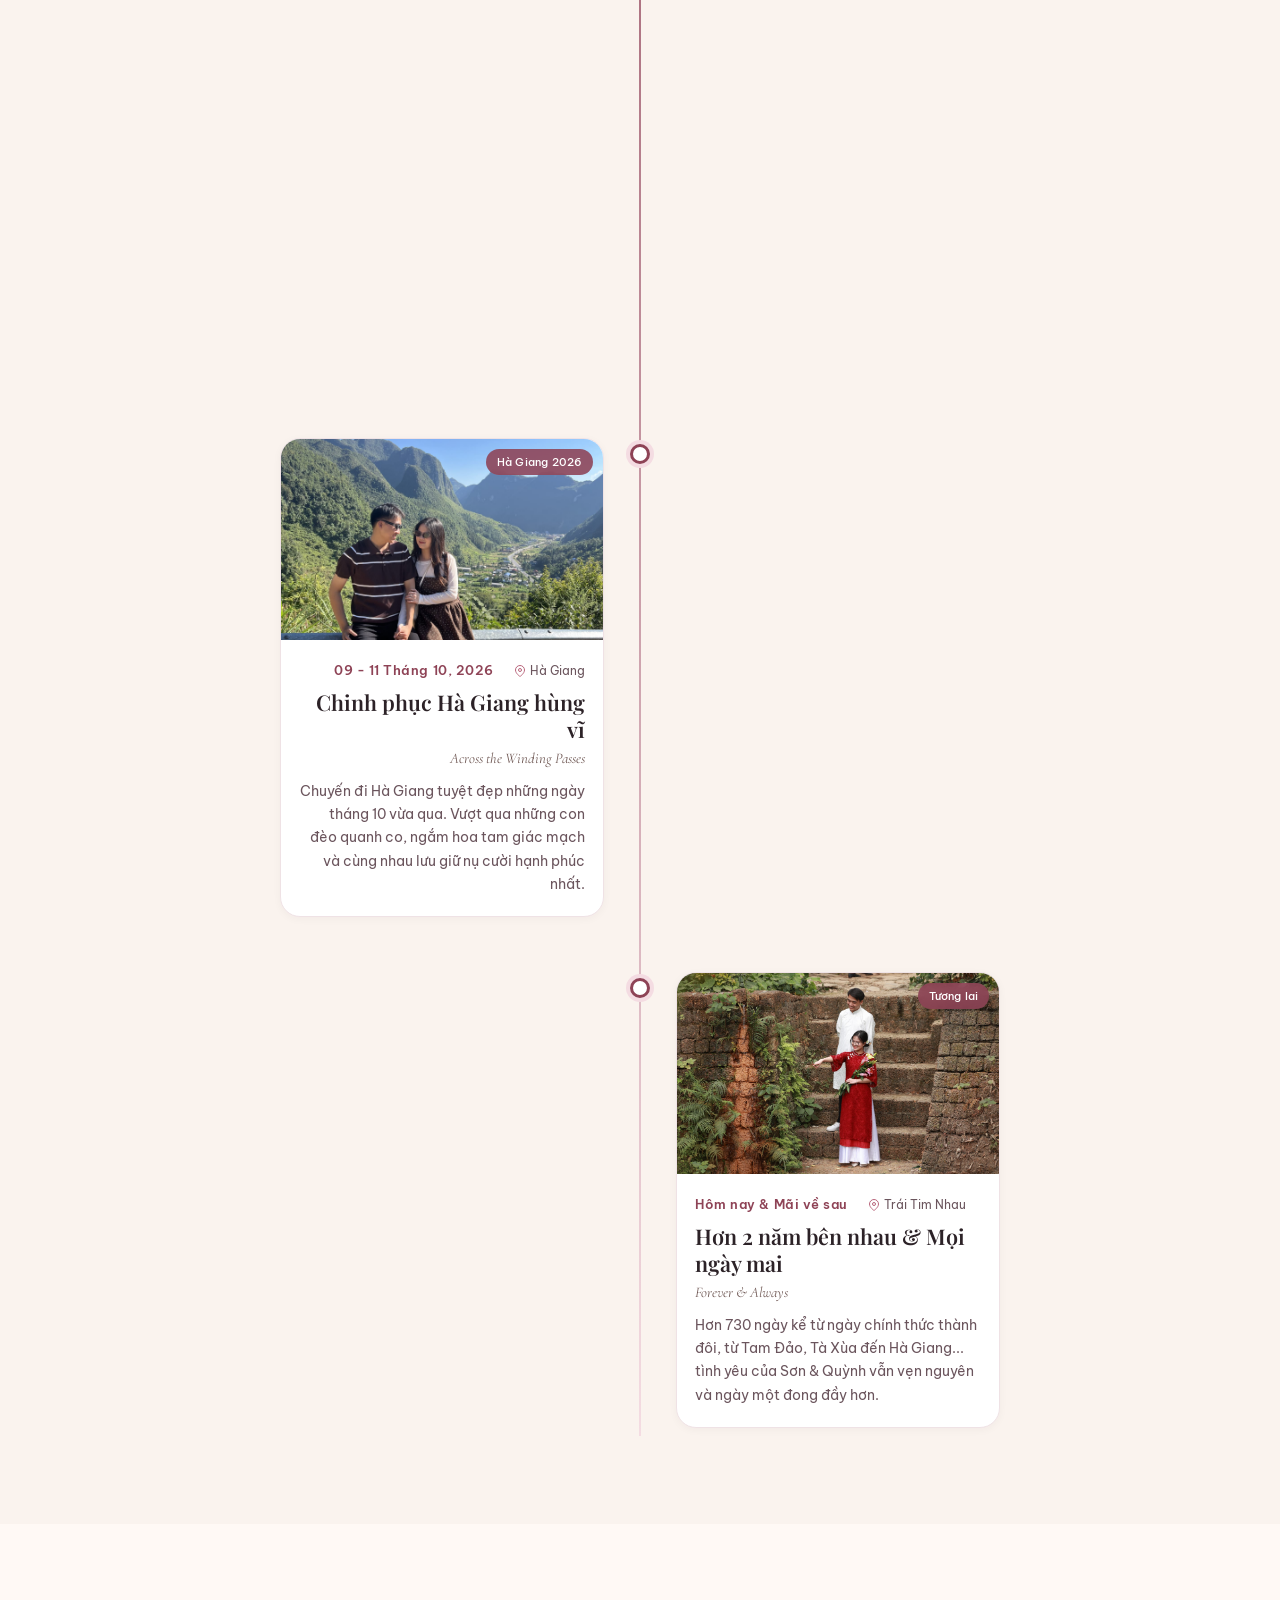
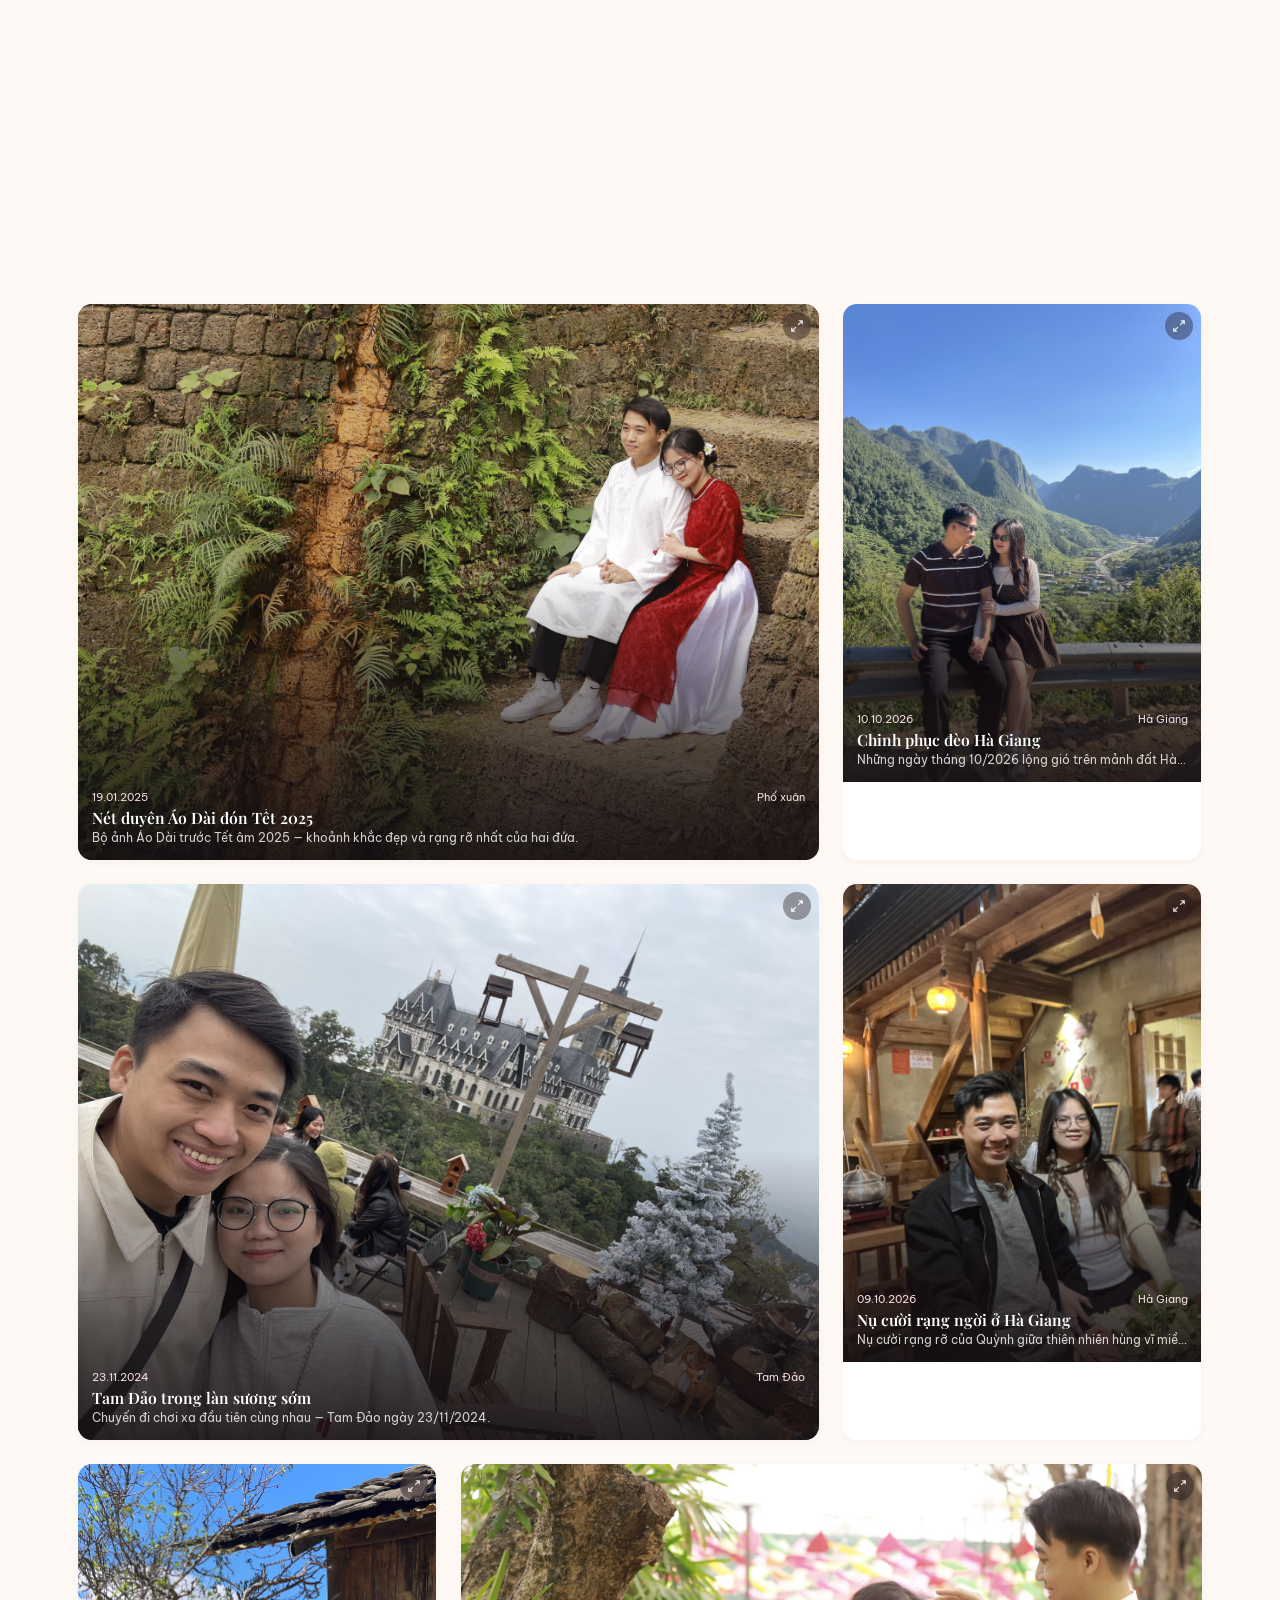
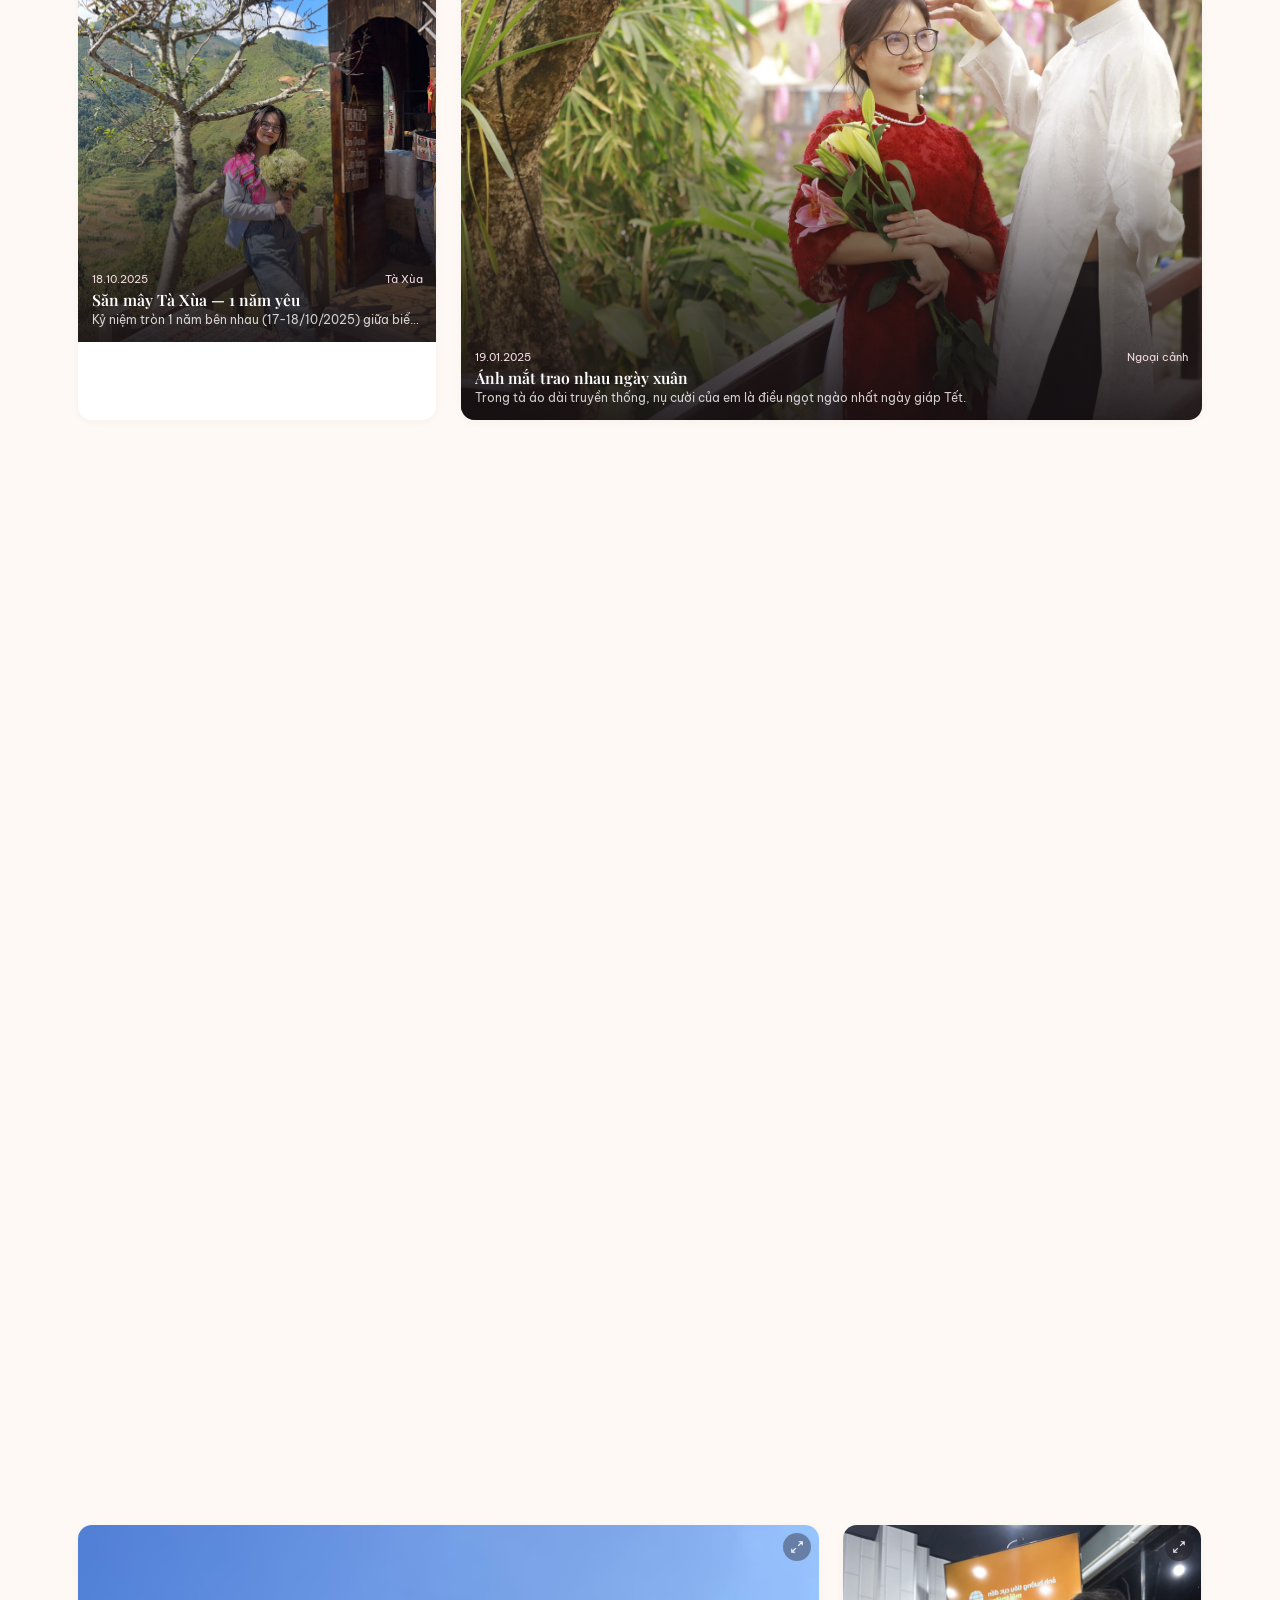
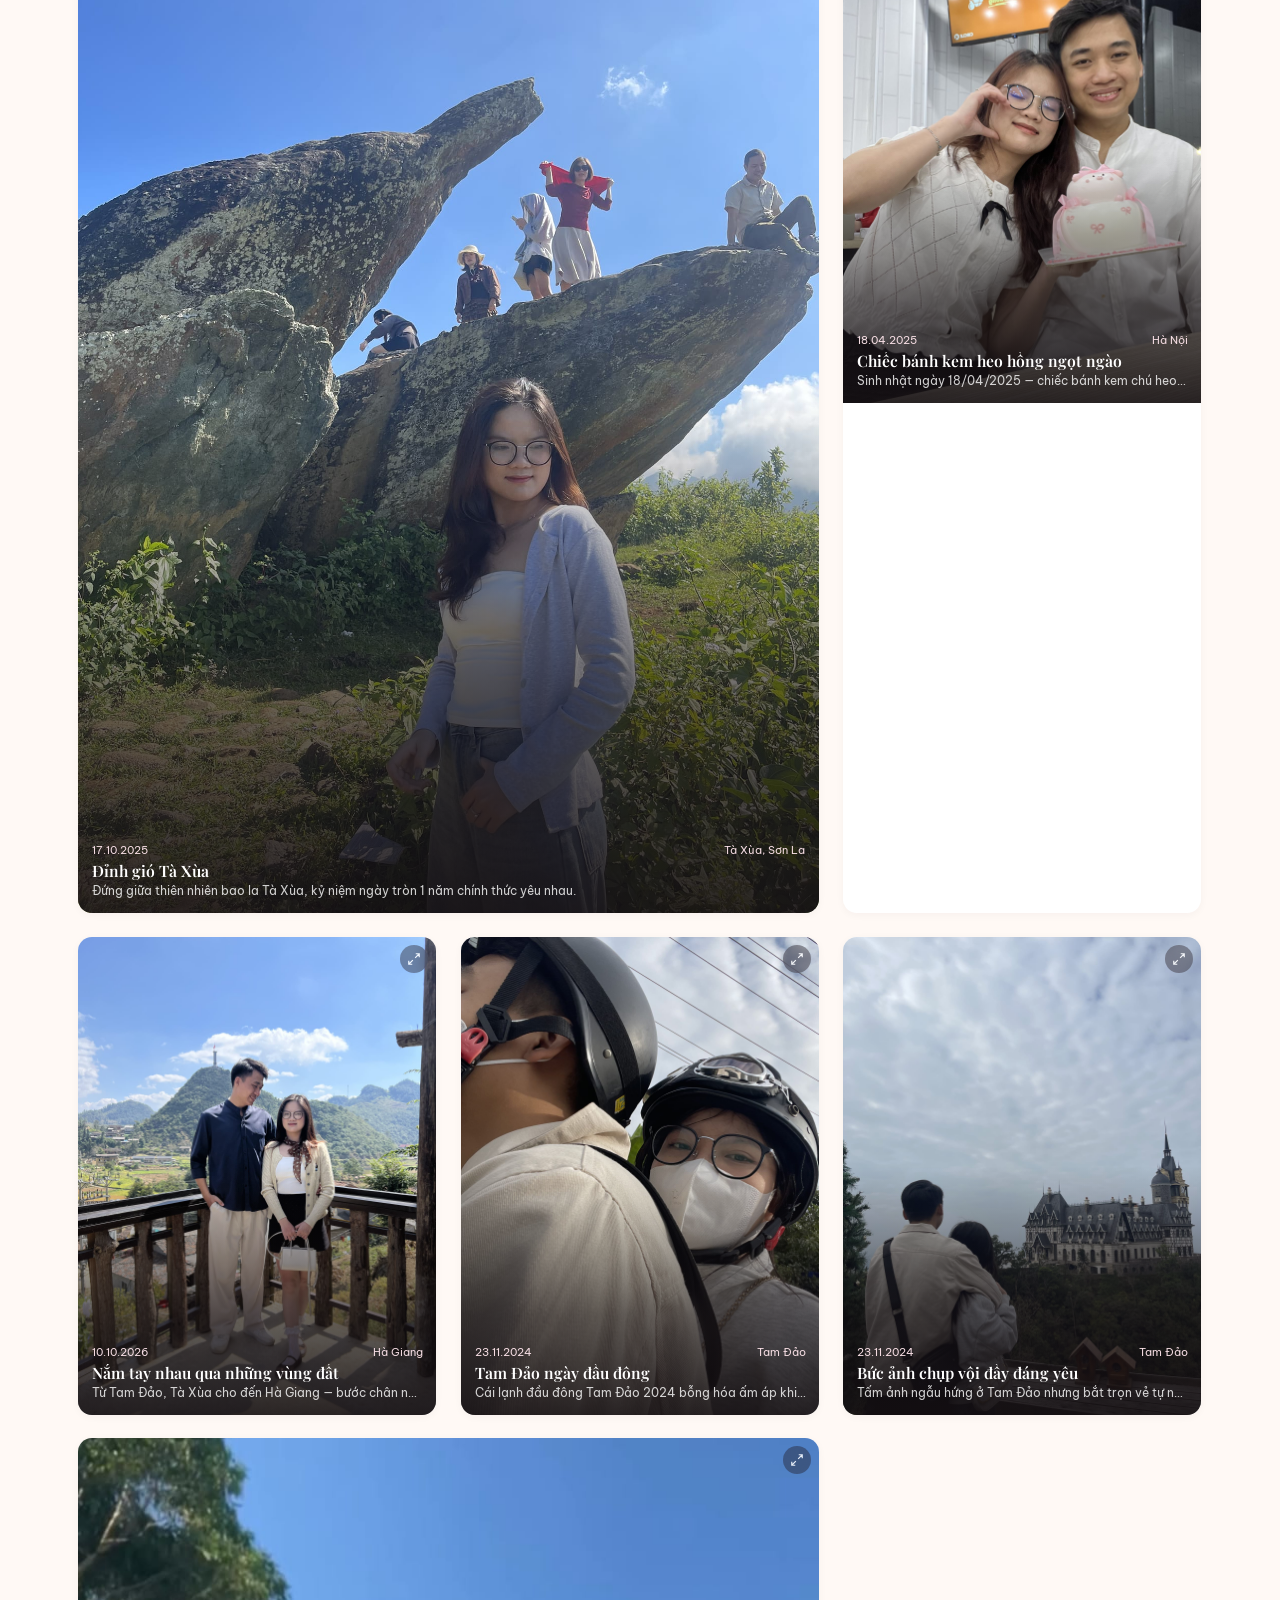
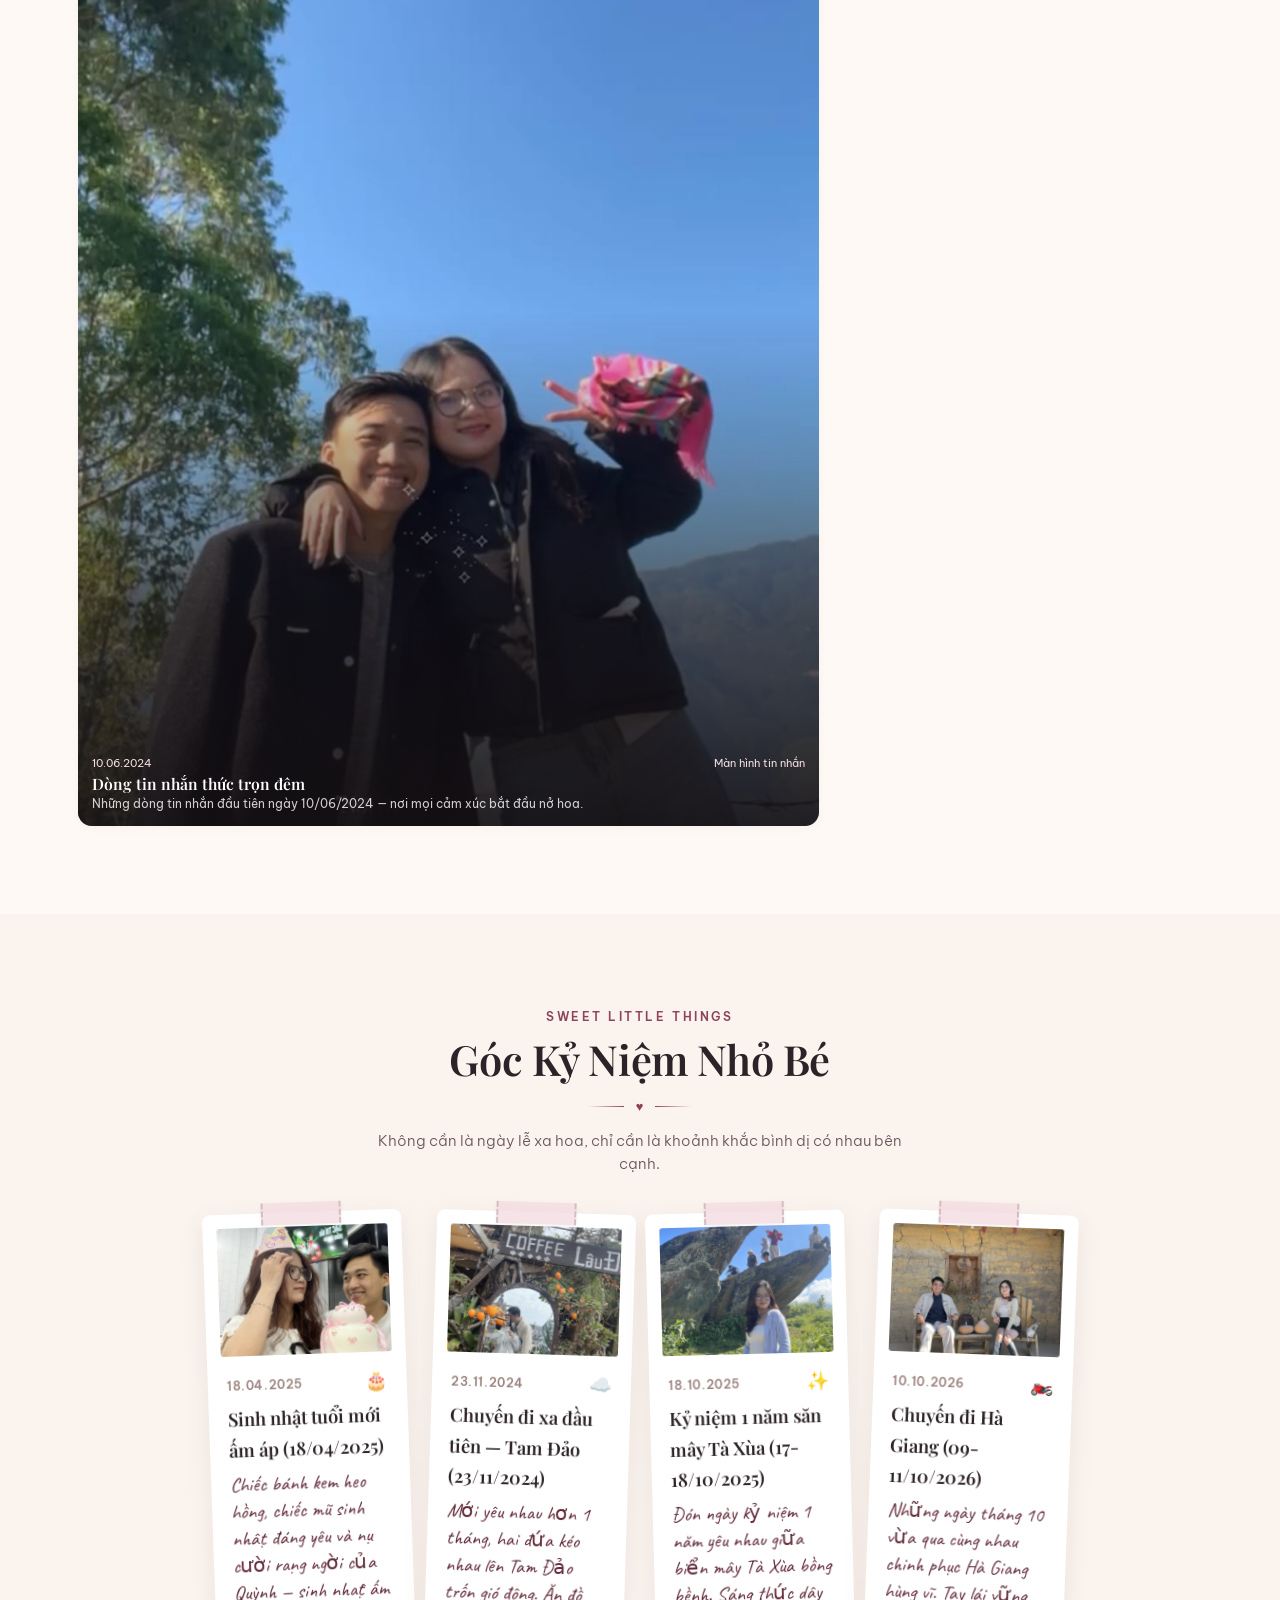
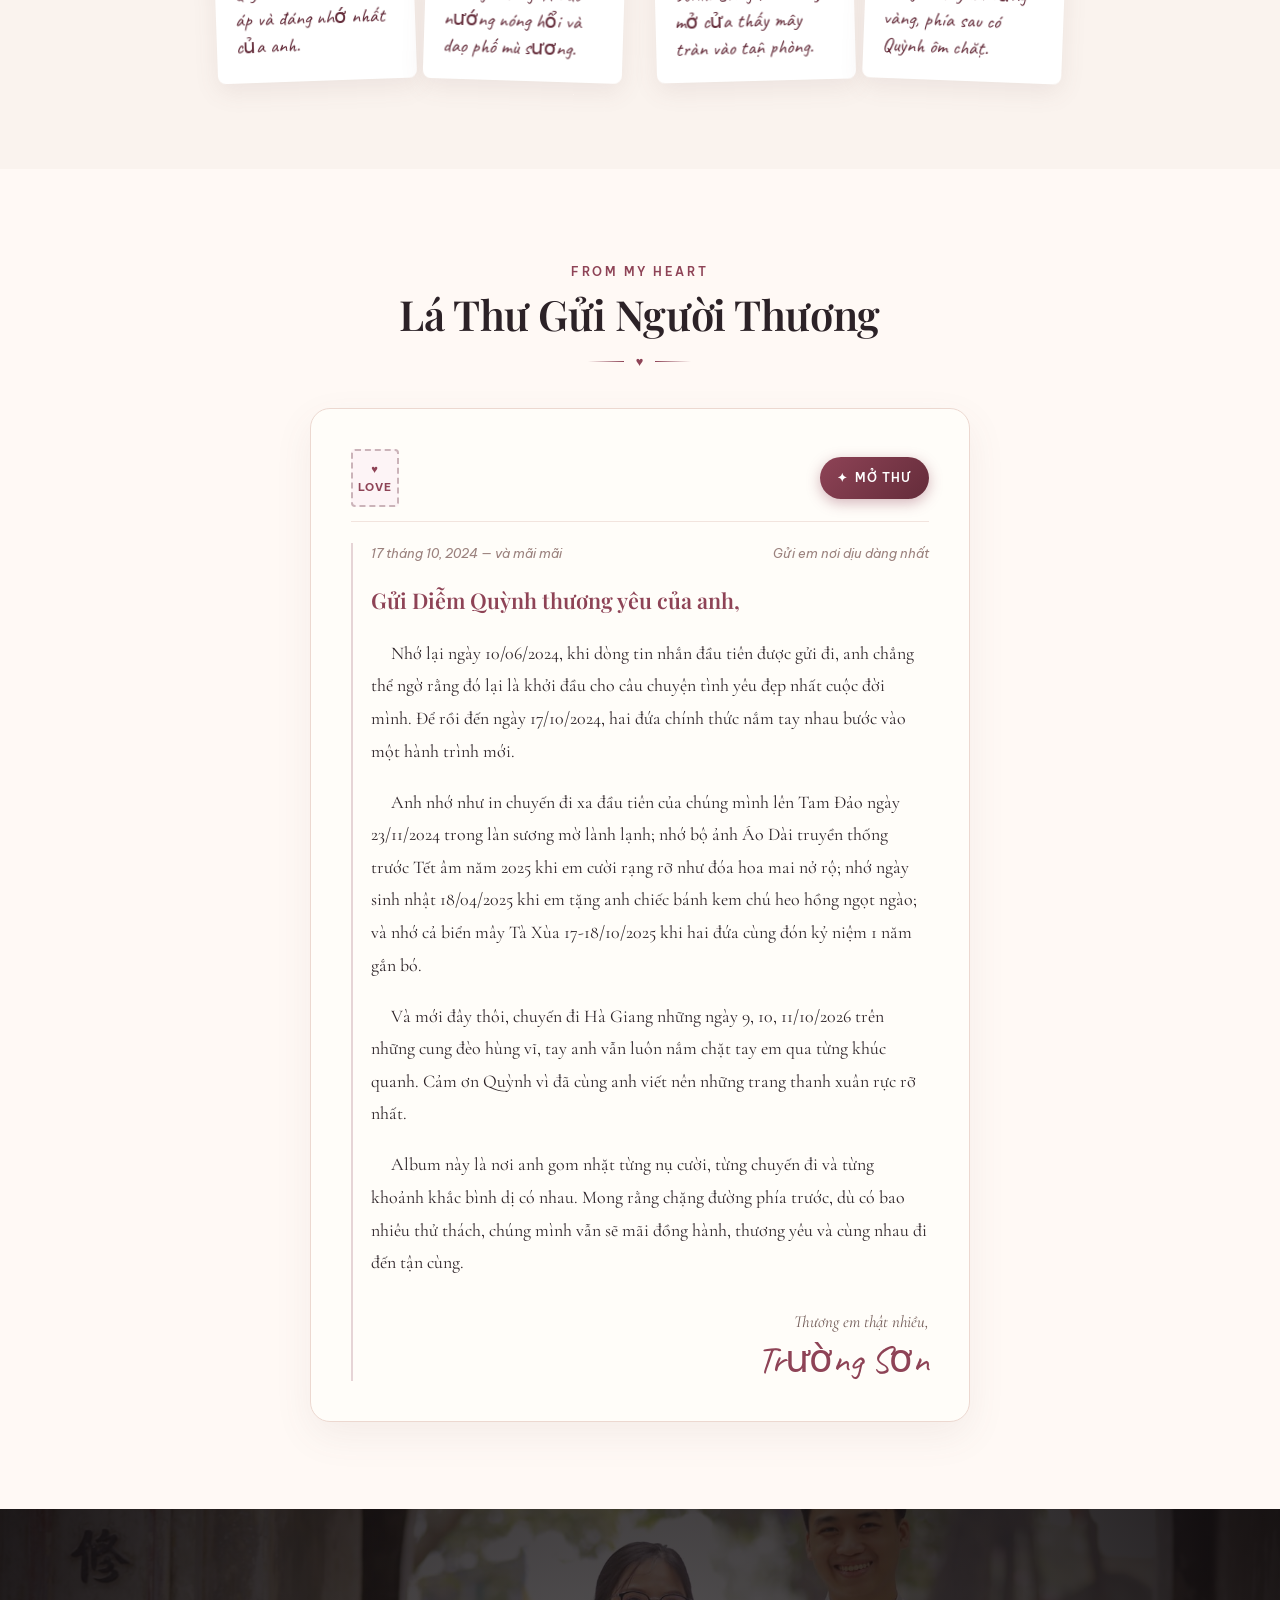
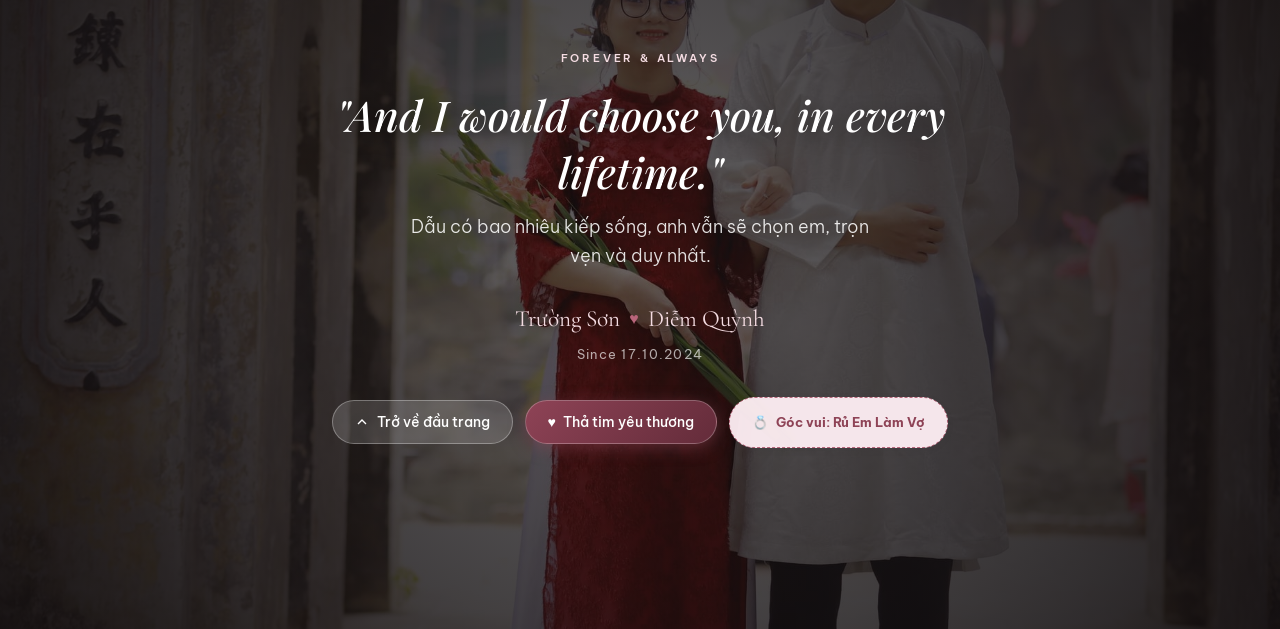
==== commit 8033db14: "feat: add playful proposal mini-game page with custom styles and scripts" ====
--- a/index.html
+++ b/index.html
@@ -414,6 +414,11 @@
             <span class="heart-pulse">♥</span>
             <span>Thả tim yêu thương</span>
           </button>
+
+          <a href="tre-trau.html" class="btn-game-easter-egg" title="Mini-game Cầu Hôn / Làm Vợ Anh Nhé (Chỉ có 1 đường về chung nhà thôi!)">
+            <span>💍</span>
+            <span>Góc vui: Rủ Em Làm Vợ</span>
+          </a>
         </div>
       </div>
     </section>
--- a/css/style.css
+++ b/css/style.css
@@ -1573,6 +1573,29 @@
   display: inline-block;
 }
 
+.btn-game-easter-egg {
+  display: inline-flex;
+  align-items: center;
+  gap: 0.5rem;
+  padding: 0.85rem 1.4rem;
+  border-radius: var(--radius-full);
+  background: rgba(255, 240, 245, 0.95);
+  color: var(--color-wine);
+  border: 1.5px dashed var(--color-wine-light);
+  font-size: 0.82rem;
+  font-weight: 700;
+  text-decoration: none;
+  box-shadow: var(--shadow-sm);
+  transition: transform var(--transition-fast), background var(--transition-fast), box-shadow var(--transition-fast);
+}
+
+.btn-game-easter-egg:hover, .btn-game-easter-egg:active {
+  background: #FFF0F5;
+  transform: translateY(-2px) scale(1.02);
+  box-shadow: 0 6px 18px rgba(142, 67, 86, 0.2);
+  color: var(--color-wine-dark);
+}
+
 /* --------------------------------------------------------------------------
    13. I. MUSIC PLAYER FLOATING WIDGET (SLEEK MOBILE DOCK)
    -------------------------------------------------------------------------- */
